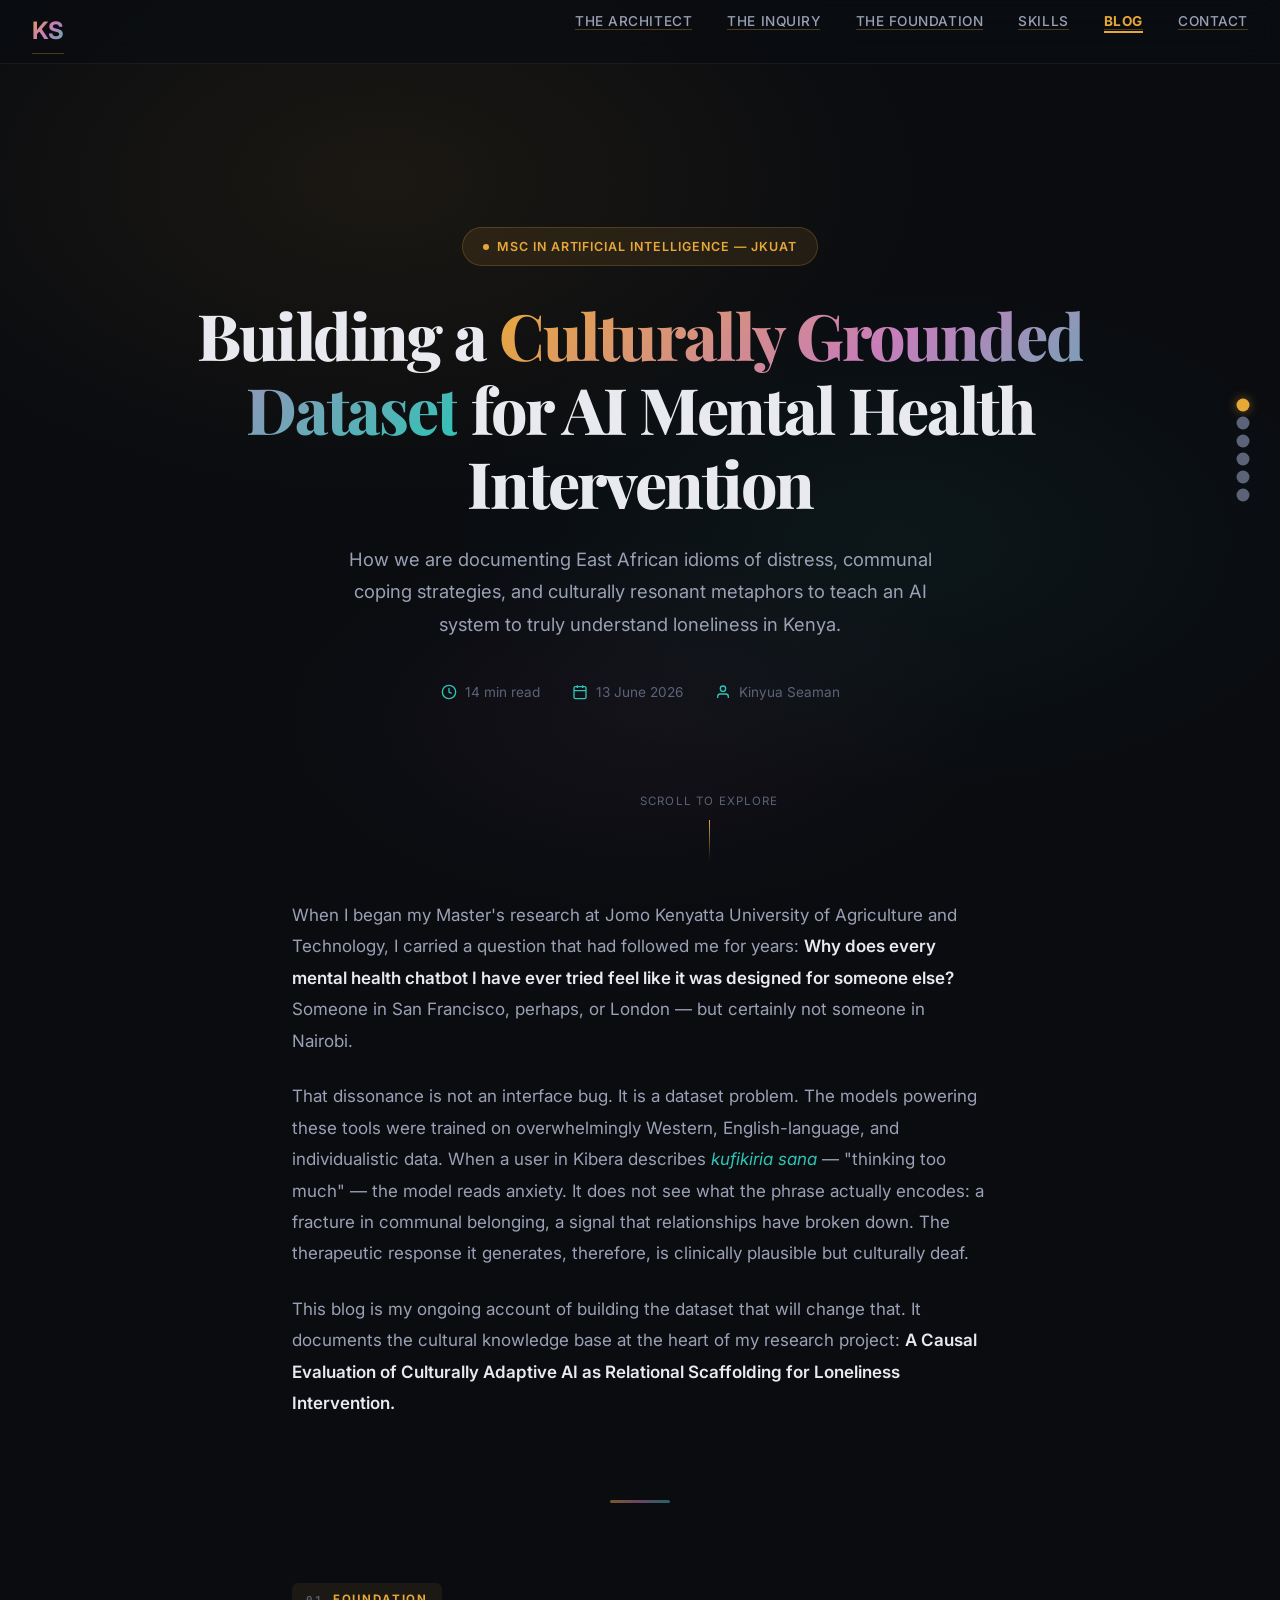
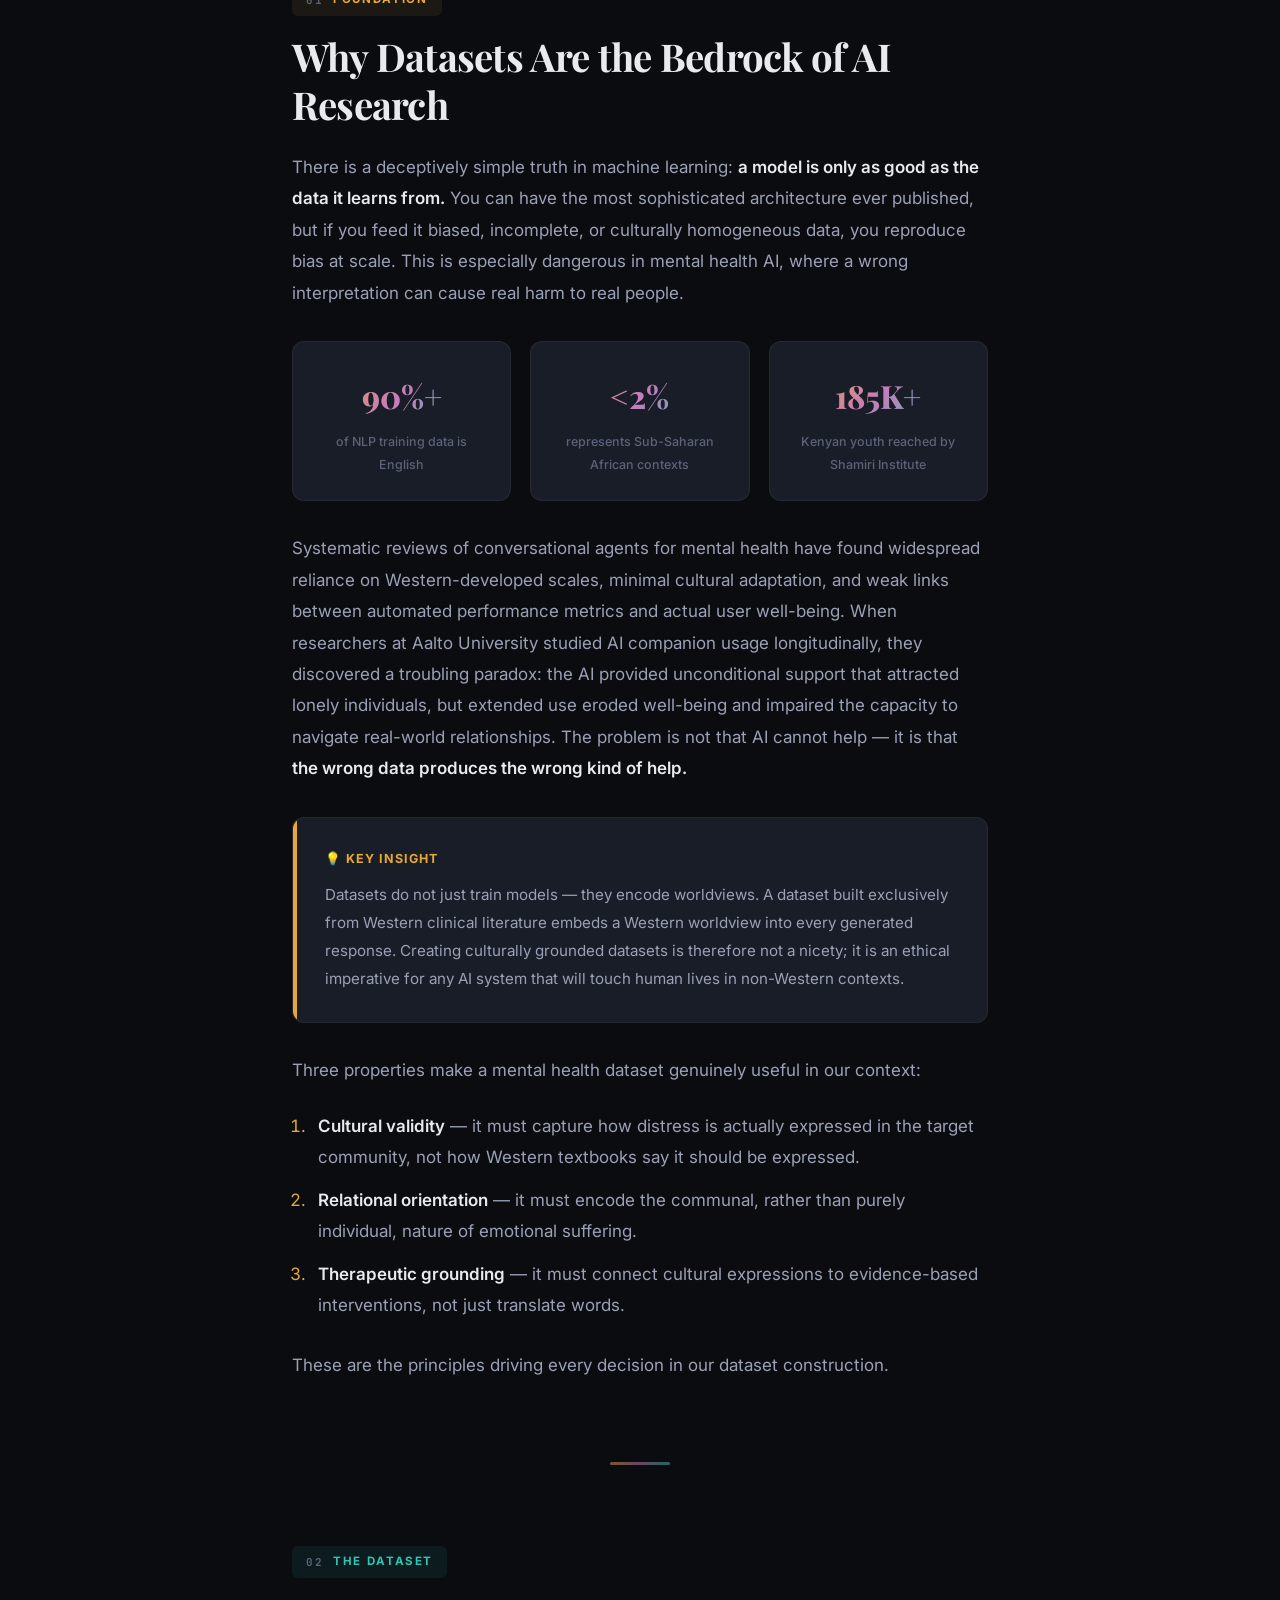
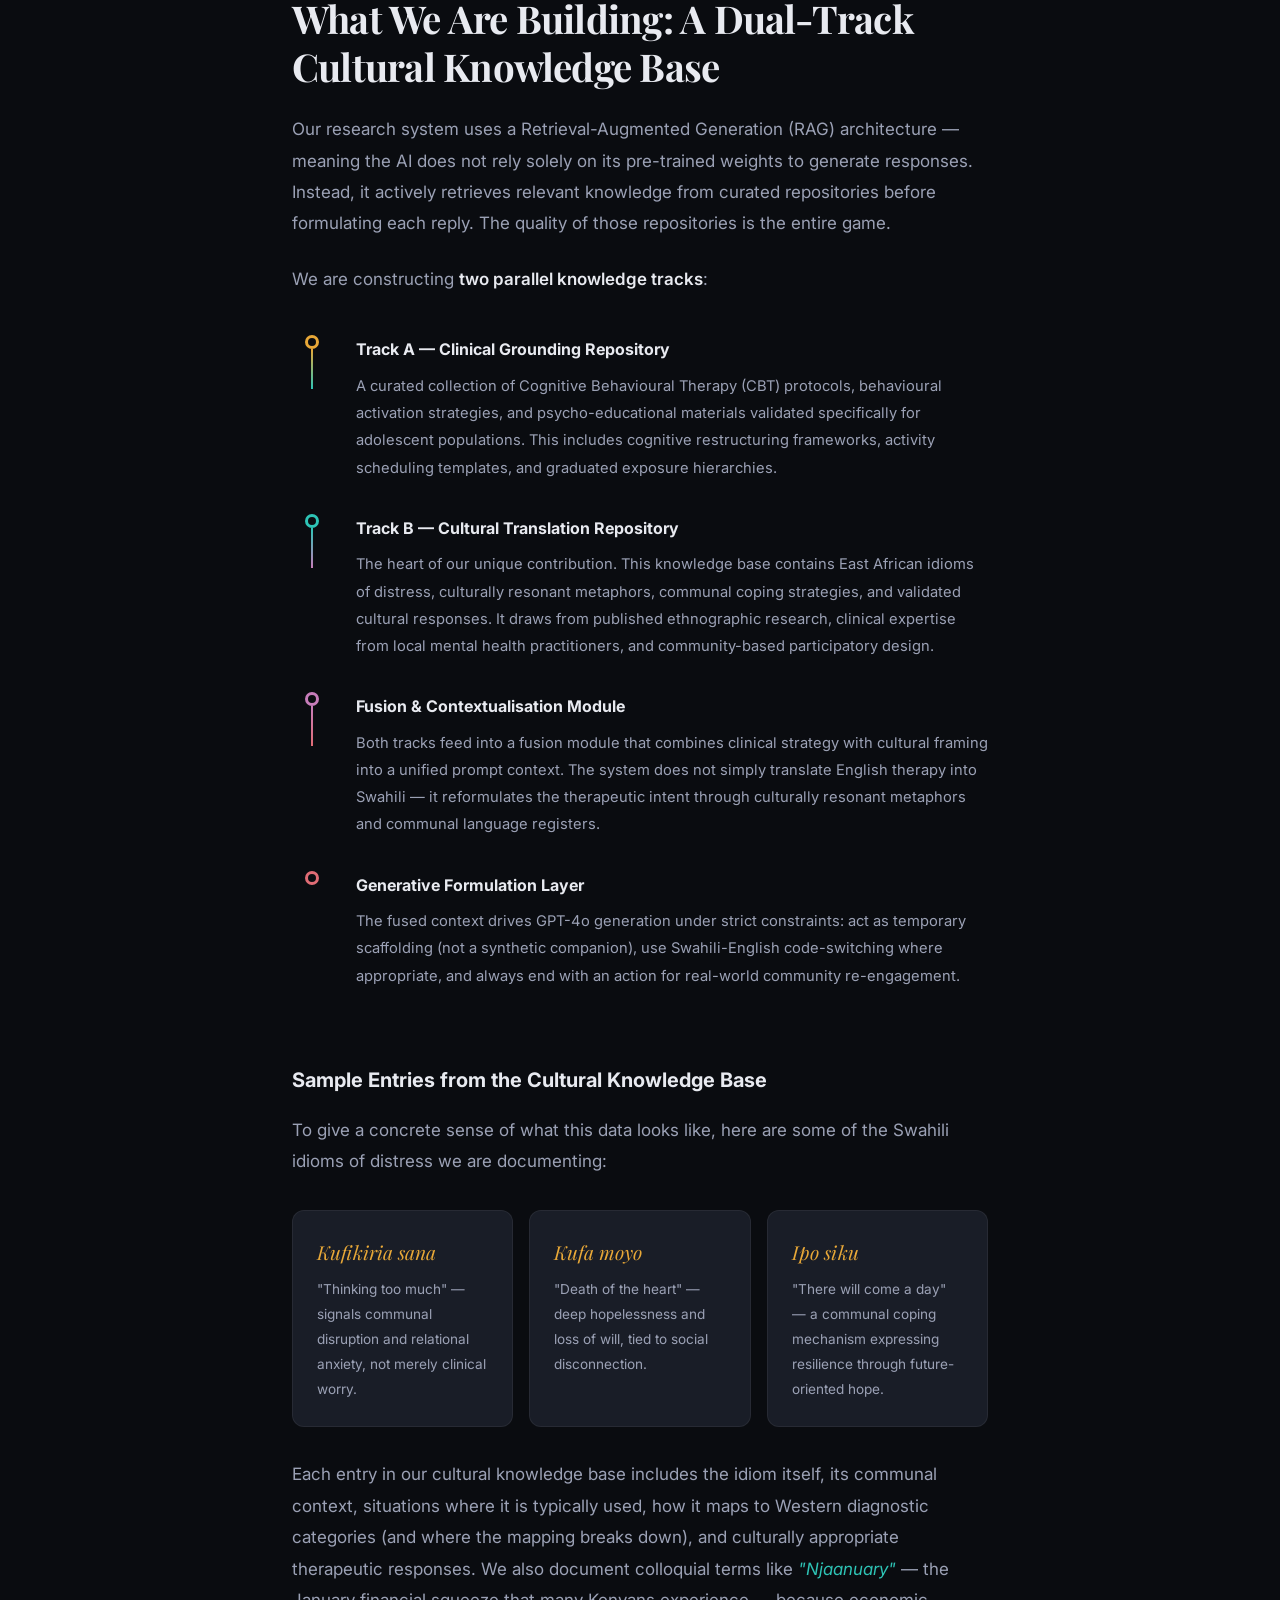
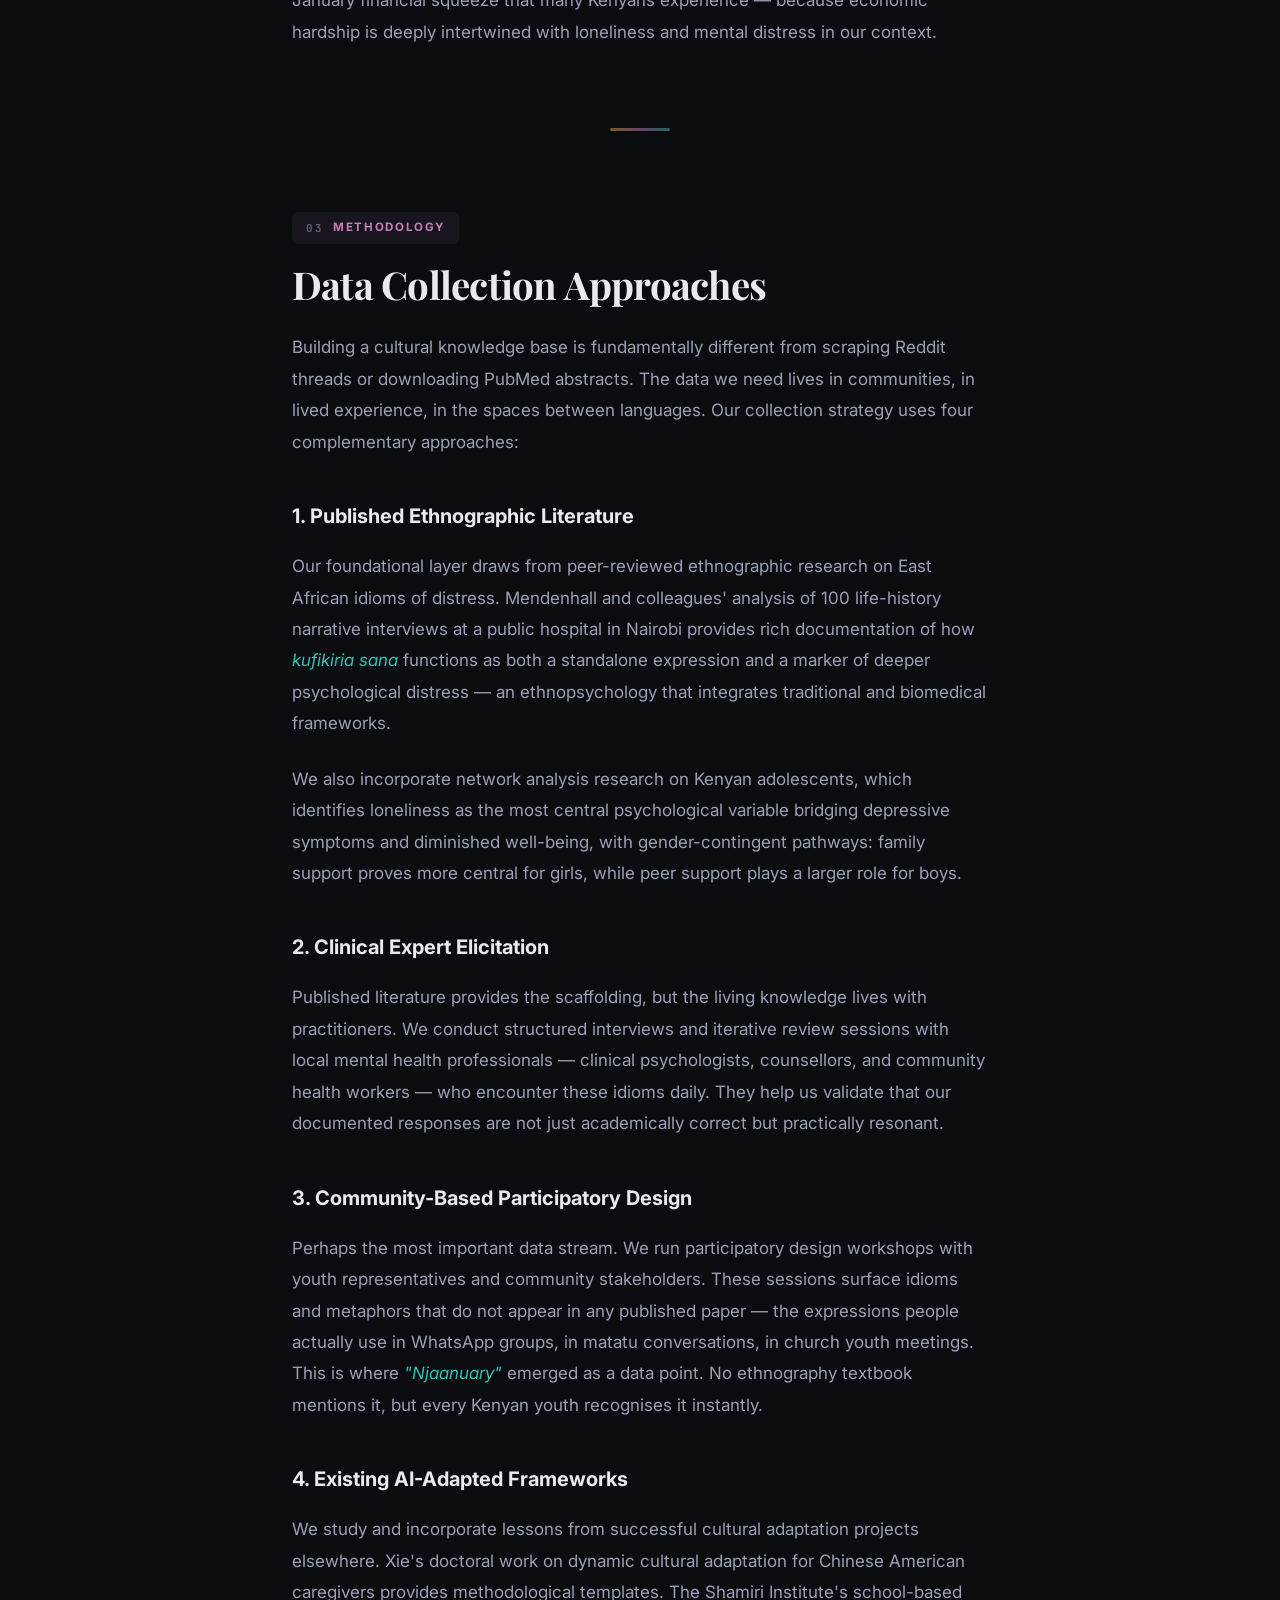
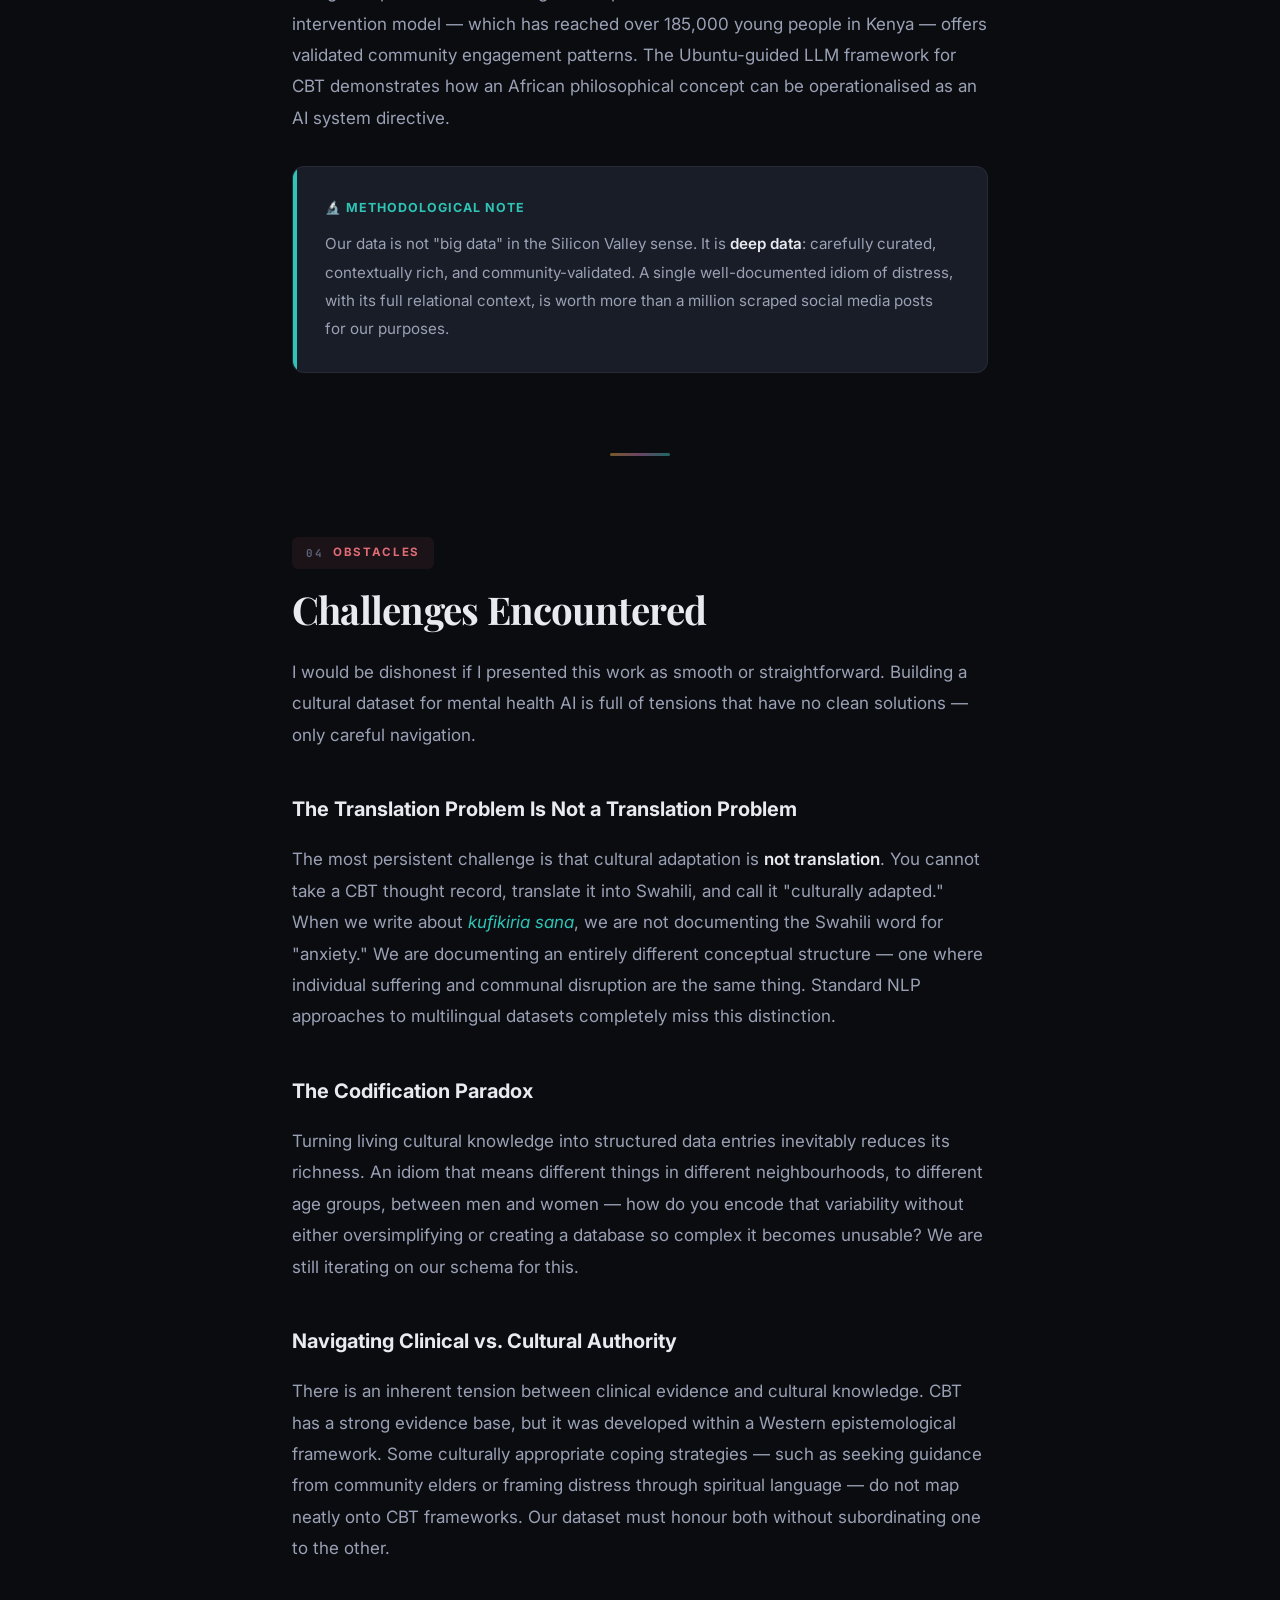
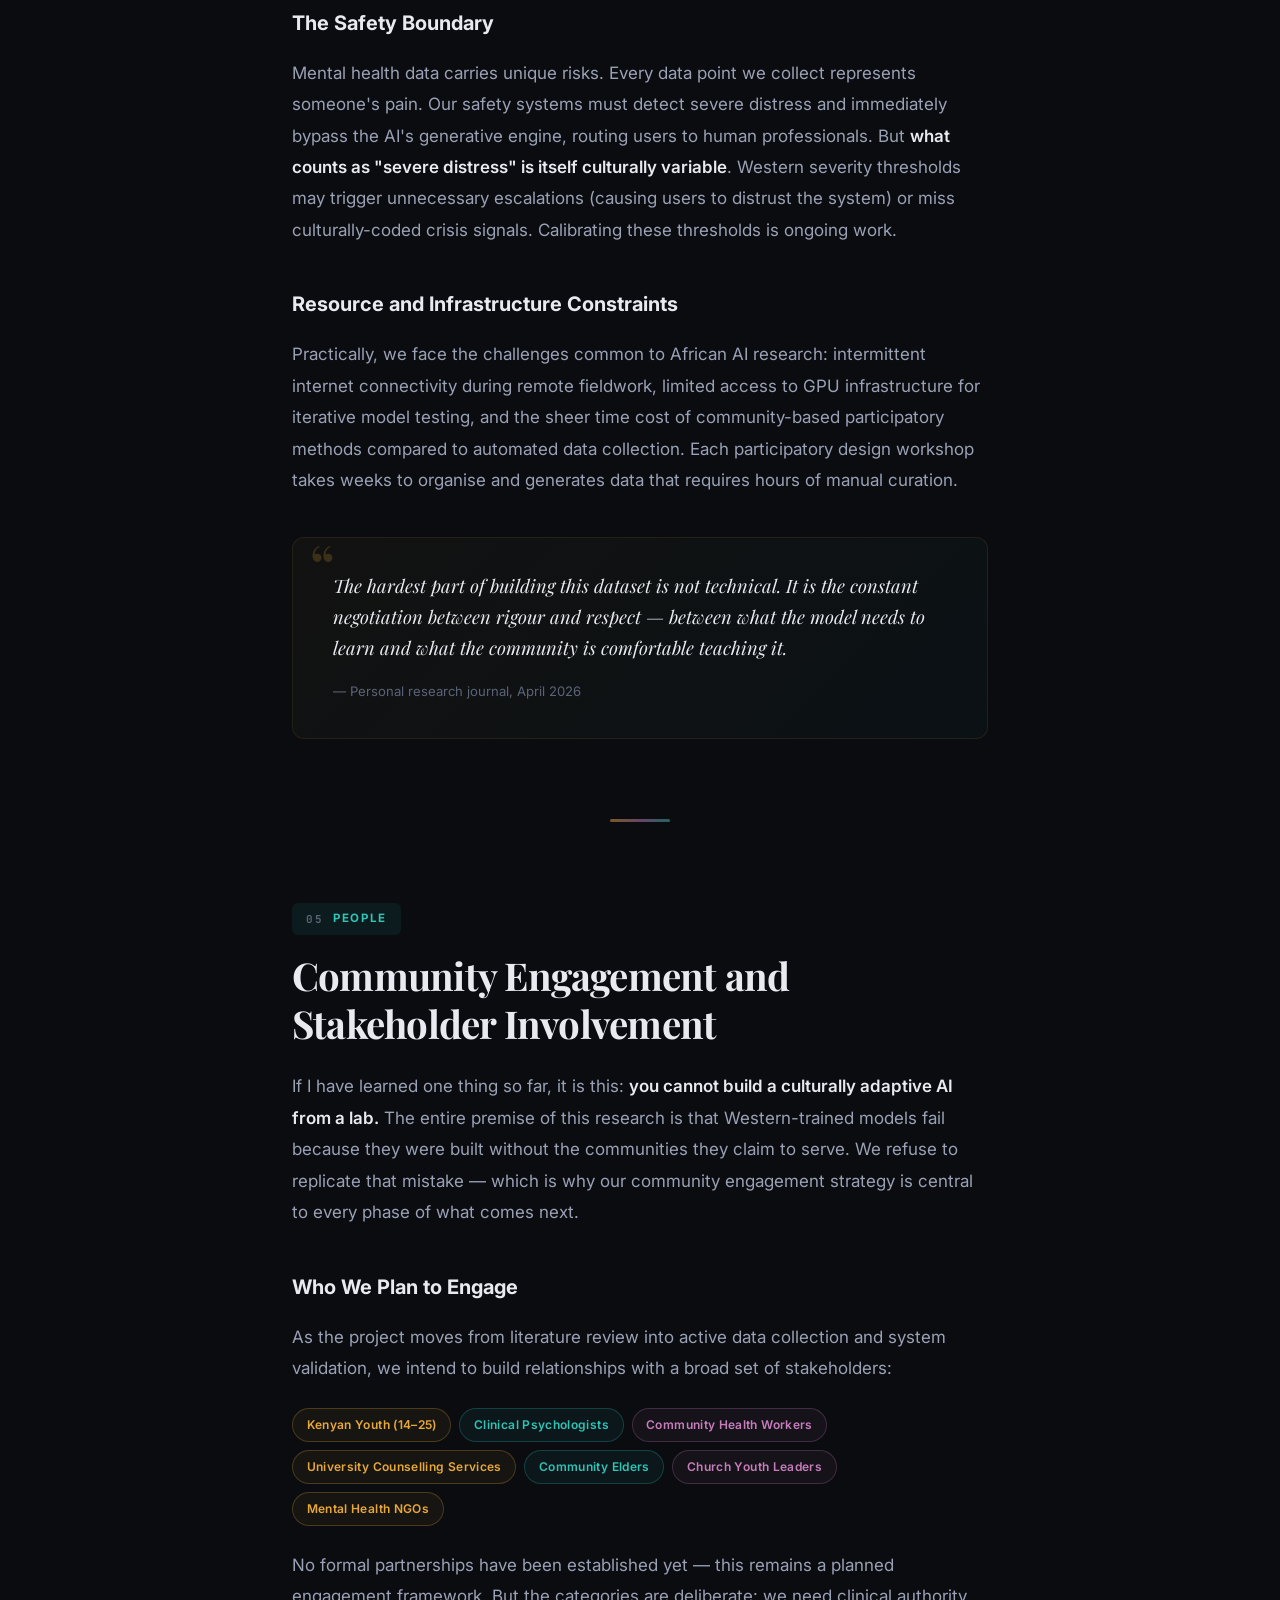
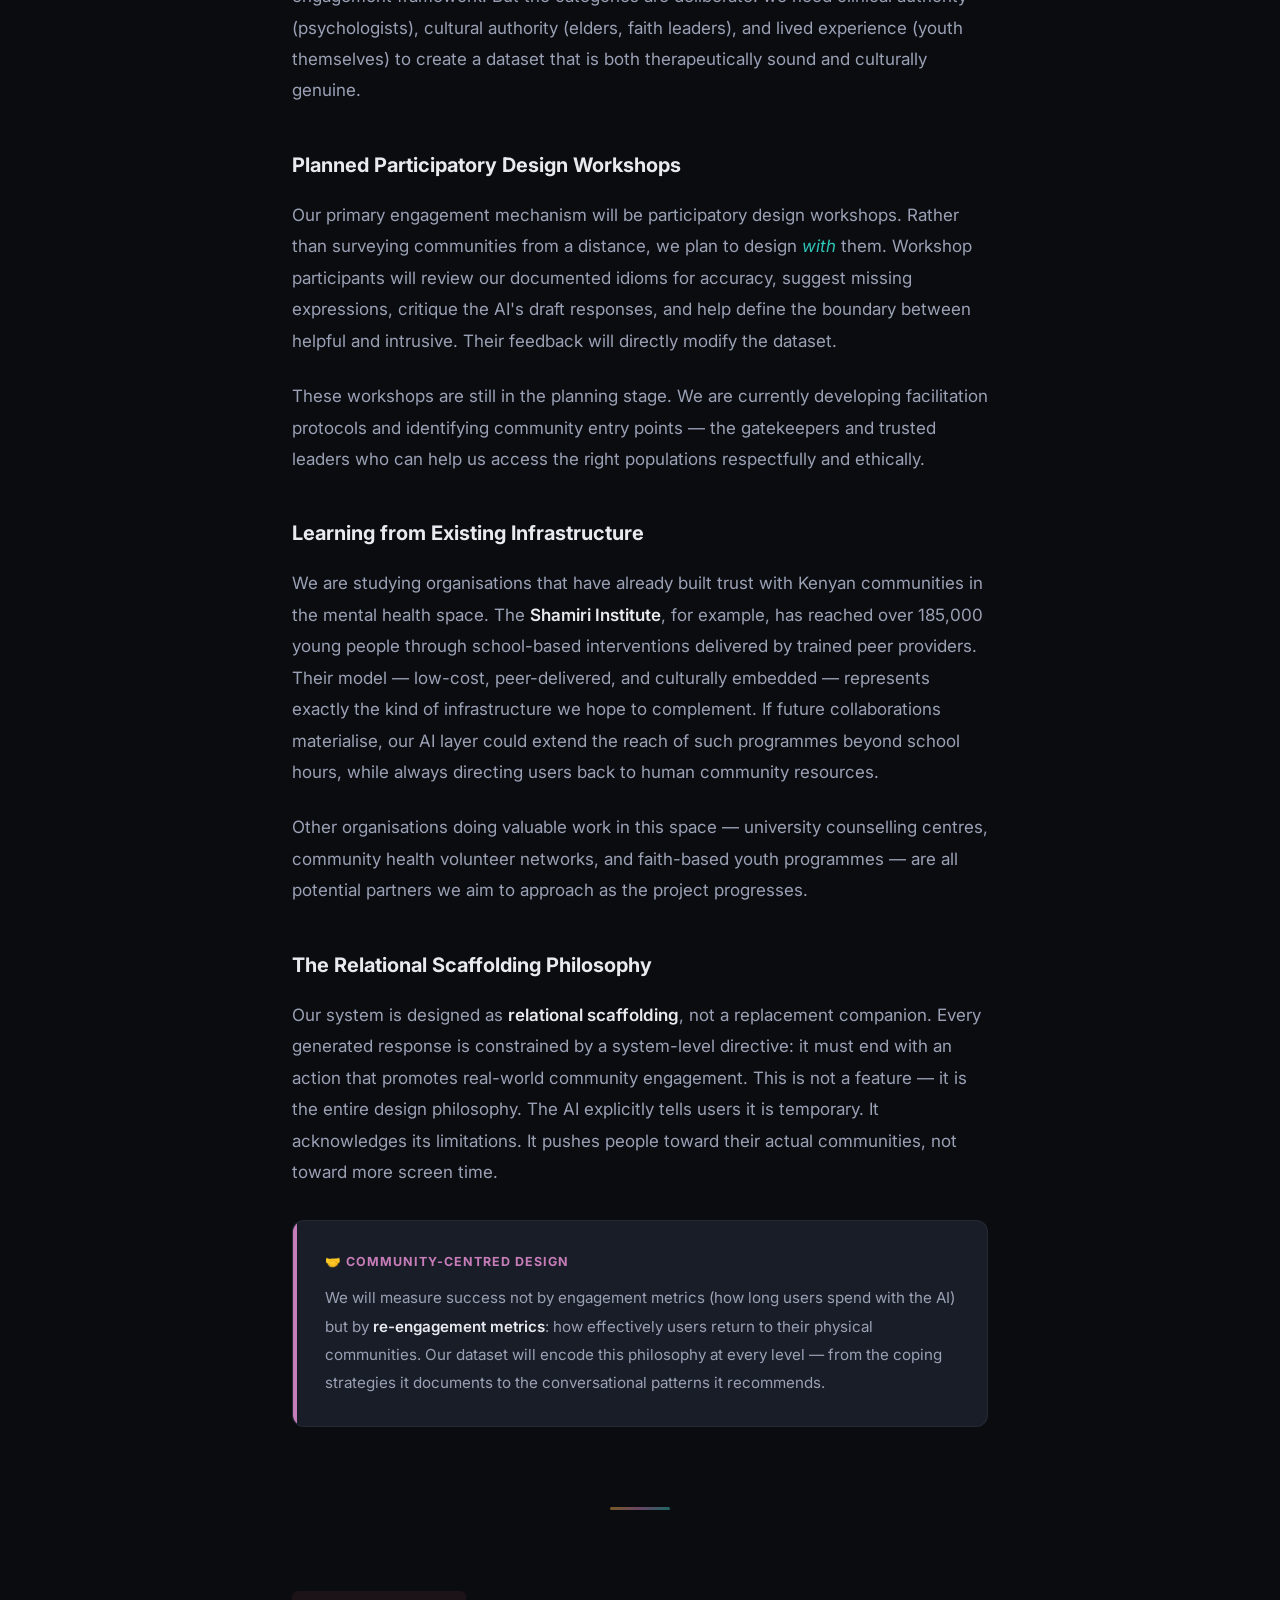
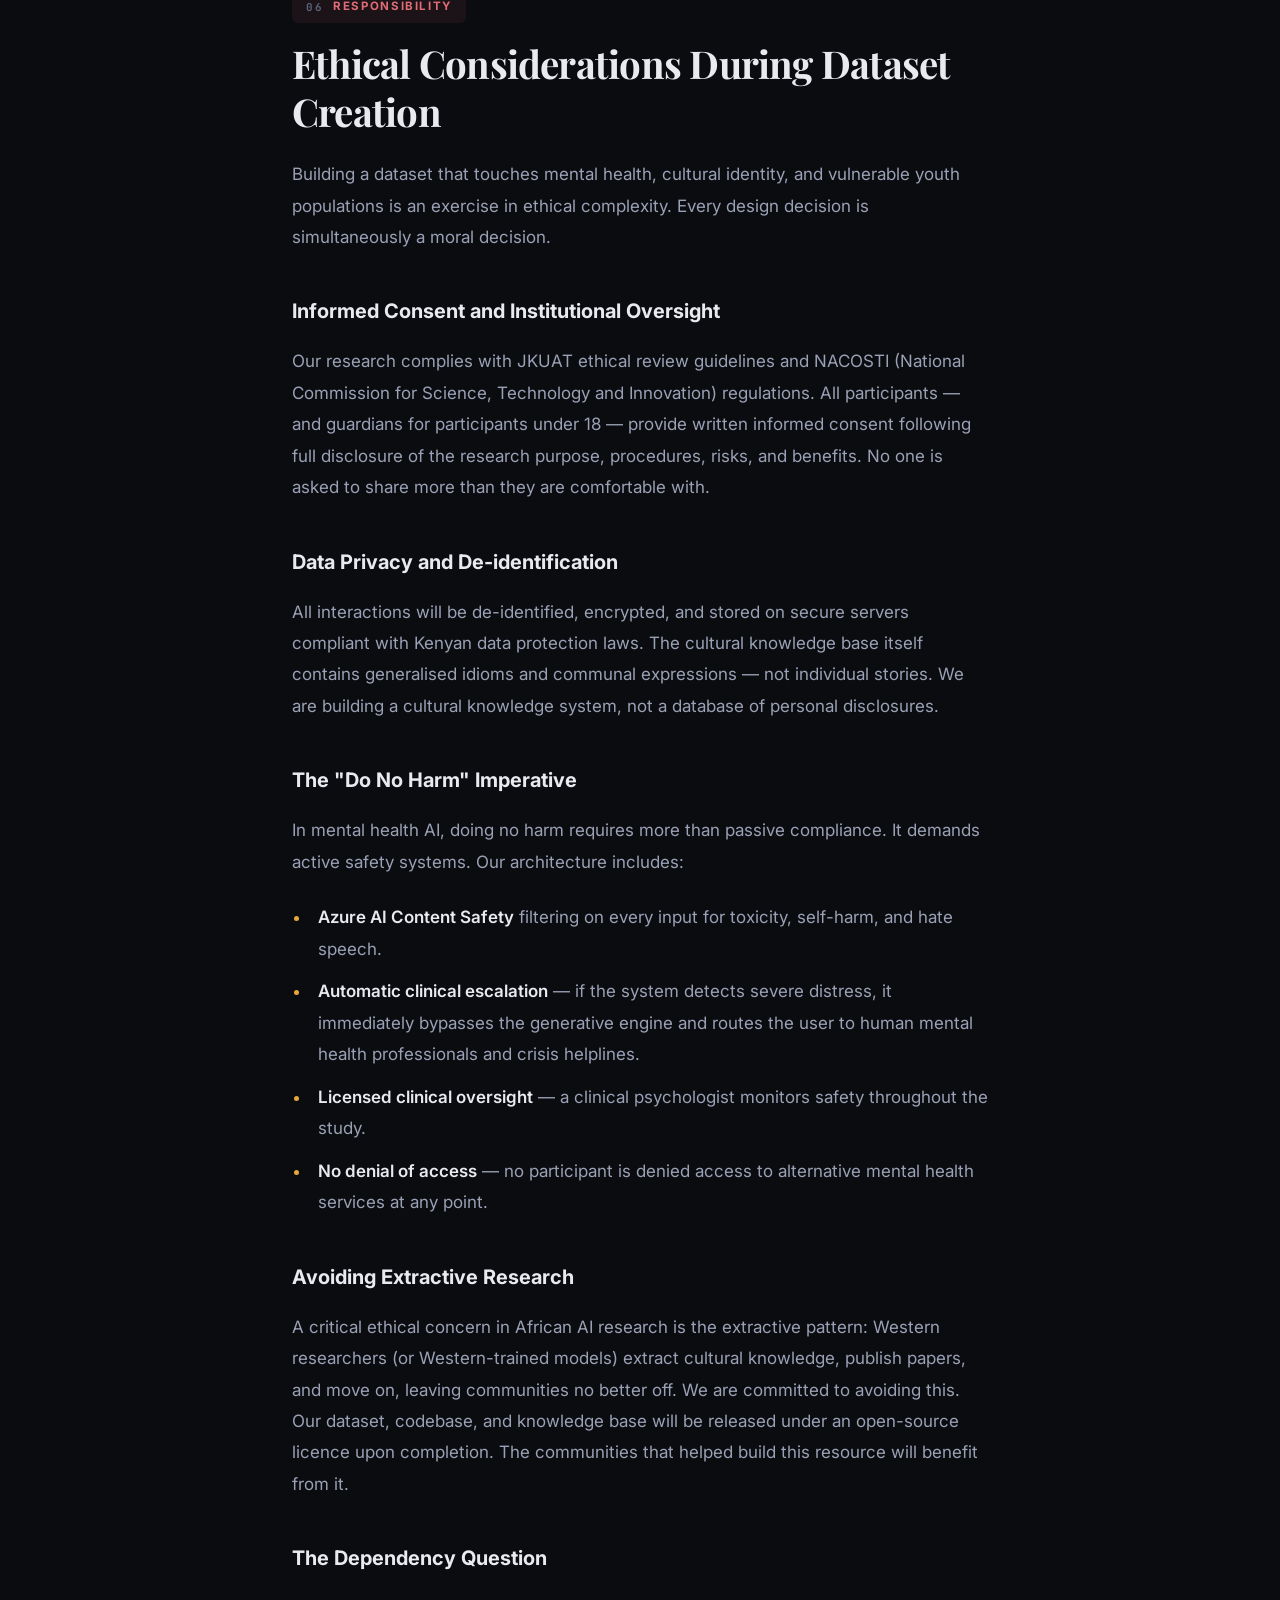
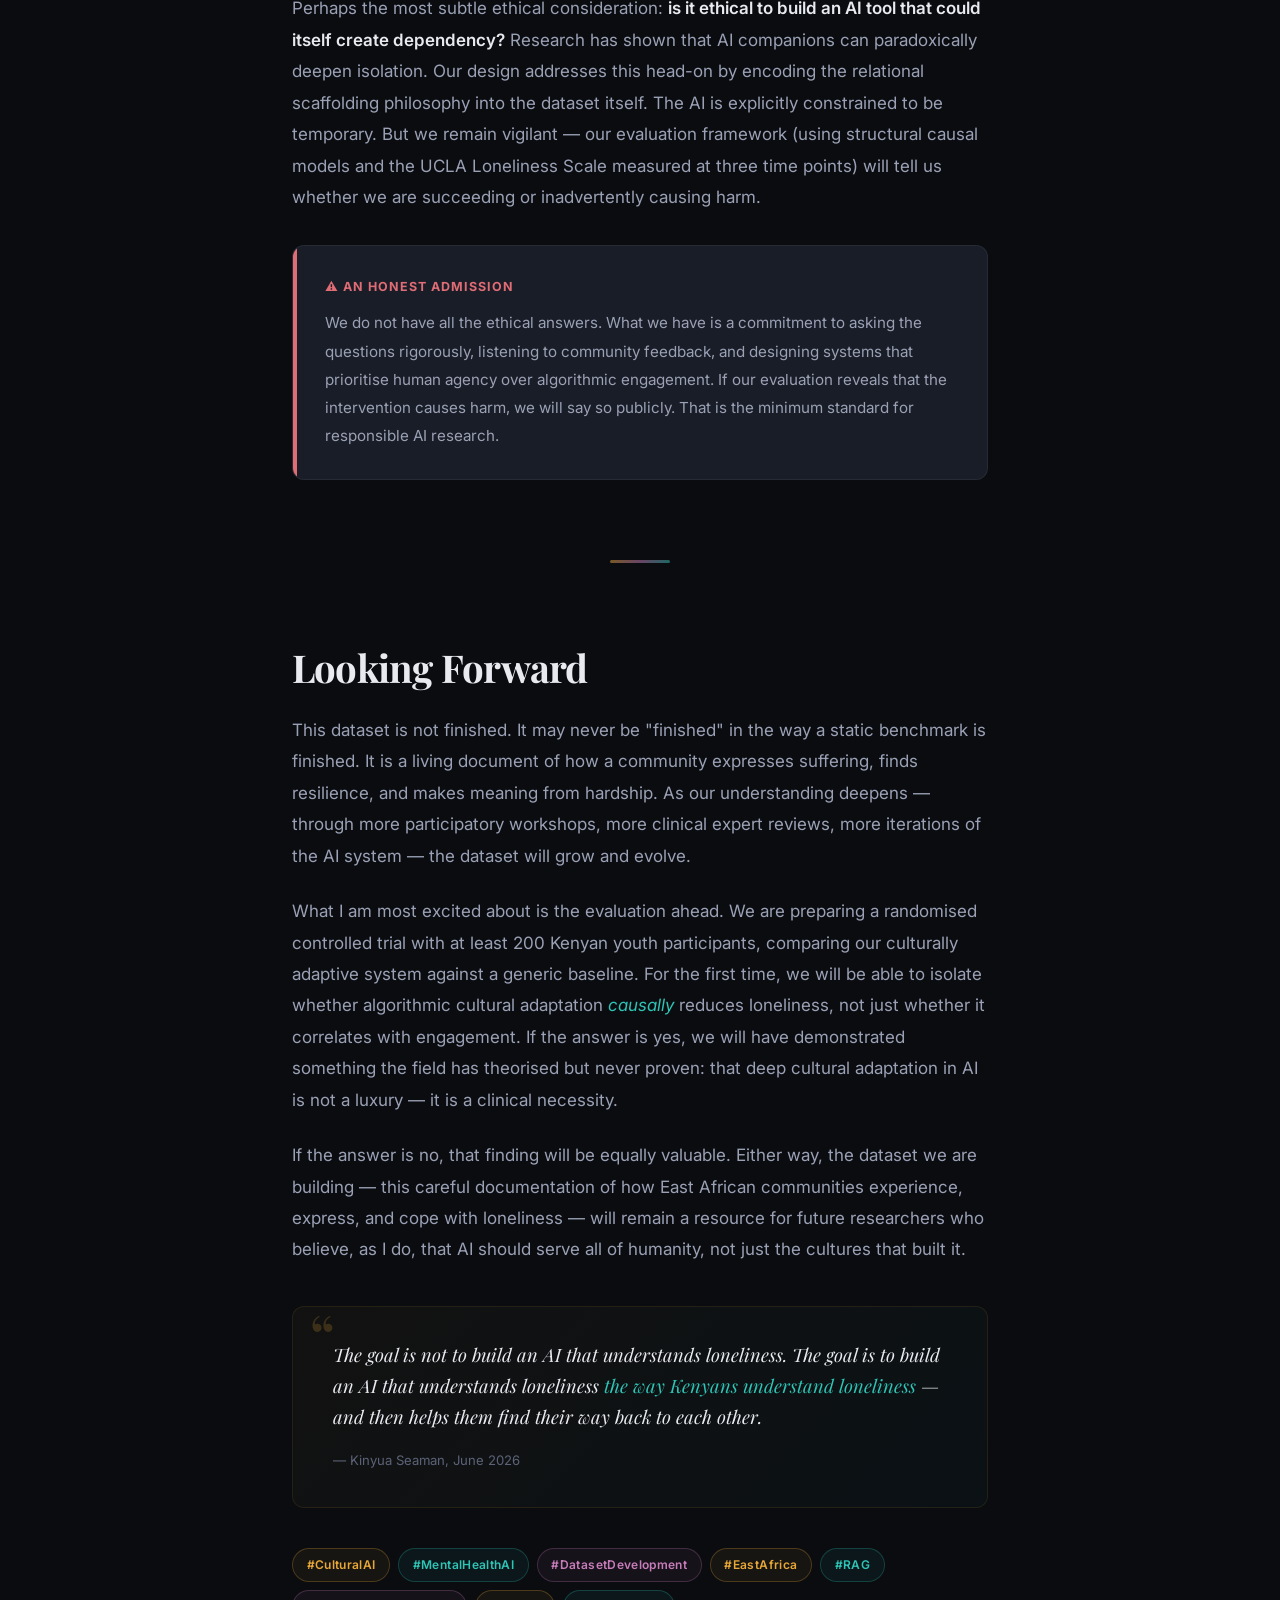
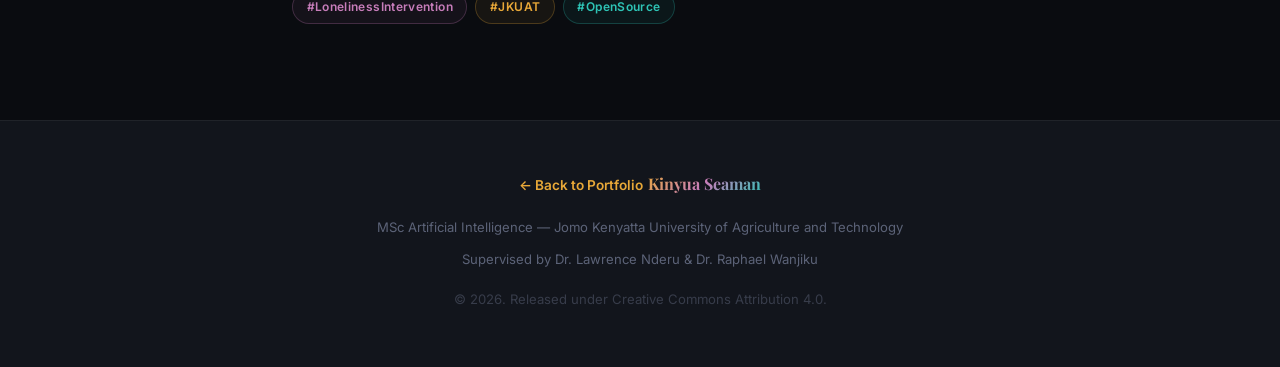
==== blog/index.html @ 079d7892 "feat: add research blog page on culturally grounded AI dataset - Add blog/index.html with full artic" ====
<!DOCTYPE html>
<html lang="en">
<head>
  <meta charset="UTF-8">
  <meta name="viewport" content="width=device-width, initial-scale=1.0">
  <meta name="description" content="Building a Culturally Grounded Dataset for AI Mental Health Intervention in East Africa — by Kinyua Seaman.">

  <!-- Open Graph -->
  <meta property="og:type" content="article">
  <meta property="og:url" content="https://keseaman.github.io/blog/">
  <meta property="og:title" content="Building a Culturally Grounded Dataset for AI Mental Health Intervention">
  <meta property="og:description" content="How we are documenting East African idioms of distress, communal coping strategies, and culturally resonant metaphors to teach an AI system to truly understand loneliness in Kenya.">
  <meta property="og:image" content="https://keseaman.github.io/og-image.png">

  <title>Building a Culturally Grounded Dataset | Kinyua Seaman</title>
  <link rel="icon" href="data:image/svg+xml,<svg xmlns=%22http://www.w3.org/2000/svg%22 viewBox=%220 0 100 100%22><text y=%22.9em%22 font-size=%2290%22>📝</text></svg>">
  <link rel="preconnect" href="https://fonts.googleapis.com">
  <link rel="preconnect" href="https://fonts.gstatic.com" crossorigin>
  <link href="https://fonts.googleapis.com/css2?family=Inter:wght@300;400;500;600;700;800;900&family=Playfair+Display:ital,wght@0,600;0,700;0,800;1,600&family=JetBrains+Mono:wght@400;500&display=swap" rel="stylesheet">

  <style>
    /* ─────────────────── DESIGN TOKENS ─────────────────── */
    :root {
      --clr-bg-deep: #0a0c10;
      --clr-bg-surface: #12151c;
      --clr-bg-card: #191d27;
      --clr-bg-elevated: #1f2433;

      --clr-accent-primary: #e8a838;
      --clr-accent-secondary: #2ec4b6;
      --clr-accent-tertiary: #c77dba;
      --clr-accent-danger: #e06c75;

      --clr-text-primary: #e8eaf0;
      --clr-text-secondary: #9ba1b5;
      --clr-text-muted: #5c6378;
      --clr-border: rgba(255,255,255,0.06);

      --grad-hero: linear-gradient(135deg, #e8a838 0%, #c77dba 50%, #2ec4b6 100%);

      --font-body: 'Inter', -apple-system, BlinkMacSystemFont, sans-serif;
      --font-display: 'Playfair Display', Georgia, serif;
      --font-mono: 'JetBrains Mono', monospace;

      --content-width: 760px;
    }

    /* ─────────────────── RESET ─────────────────── */
    *, *::before, *::after { box-sizing: border-box; margin: 0; padding: 0; }
    html { scroll-behavior: smooth; scroll-padding-top: 80px; }
    body {
      font-family: var(--font-body);
      background: var(--clr-bg-deep);
      color: var(--clr-text-primary);
      line-height: 1.85;
      font-size: 17px;
      font-weight: 400;
      -webkit-font-smoothing: antialiased;
      overflow-x: hidden;
    }

    /* ─────────────────── READING PROGRESS BAR ─────────────────── */
    #progress-bar {
      position: fixed;
      top: 0; left: 0;
      width: 0%;
      height: 3px;
      background: var(--grad-hero);
      z-index: 9999;
      transition: width 0.1s linear;
      box-shadow: 0 0 12px rgba(232,168,56,0.5);
    }

    /* ─────────────────── NAVIGATION ─────────────────── */
    nav {
      position: fixed;
      top: 0; left: 0; right: 0;
      z-index: 1000;
      padding: 0 2rem;
      height: 64px;
      display: flex;
      align-items: center;
      justify-content: space-between;
      background: rgba(10,12,16,0.75);
      backdrop-filter: blur(20px) saturate(1.6);
      -webkit-backdrop-filter: blur(20px) saturate(1.6);
      border-bottom: 1px solid var(--clr-border);
      transition: box-shadow 0.35s ease;
    }
    nav.scrolled { box-shadow: 0 4px 30px rgba(0,0,0,0.4); }
    .nav-brand {
      font-size: 1.5rem;
      font-weight: 700;
      background: var(--grad-hero);
      -webkit-background-clip: text;
      -webkit-text-fill-color: transparent;
      background-clip: text;
      text-decoration: none;
    }
    .nav-links {
      list-style: none;
      display: flex;
      gap: 1.8rem;
    }
    .nav-links a {
      color: var(--clr-text-secondary);
      text-decoration: none;
      font-size: 0.85rem;
      font-weight: 500;
      letter-spacing: 0.04em;
      text-transform: uppercase;
      transition: color 0.25s ease;
      position: relative;
    }
    .nav-links a::after {
      content: '';
      position: absolute;
      bottom: -4px; left: 0;
      width: 0; height: 2px;
      background: var(--clr-accent-primary);
      transition: width 0.3s ease;
    }
    .nav-links a:hover { color: var(--clr-accent-primary); }
    .nav-links a:hover::after { width: 100%; }
    .nav-links .active-link { color: var(--clr-accent-primary); font-weight: 700; }
    .nav-links .active-link::after { width: 100%; }
    @media (max-width: 768px) { .nav-links { display: none; } }

    /* ─────────────────── HERO ─────────────────── */
    .hero {
      position: relative;
      min-height: 100vh;
      display: flex;
      align-items: center;
      justify-content: center;
      text-align: center;
      padding: 6rem 2rem 4rem;
      overflow: hidden;
    }
    .hero::before {
      content: '';
      position: absolute;
      inset: 0;
      background:
        radial-gradient(ellipse 60% 50% at 30% 20%, rgba(232,168,56,0.08) 0%, transparent 70%),
        radial-gradient(ellipse 50% 40% at 70% 60%, rgba(46,196,182,0.06) 0%, transparent 70%),
        radial-gradient(ellipse 40% 30% at 50% 80%, rgba(199,125,186,0.05) 0%, transparent 70%);
      pointer-events: none;
    }
    .hero-content { position: relative; max-width: 900px; }
    .hero-tag {
      display: inline-flex;
      align-items: center;
      gap: 0.5rem;
      padding: 0.45rem 1.2rem;
      border-radius: 100px;
      background: rgba(232,168,56,0.1);
      border: 1px solid rgba(232,168,56,0.2);
      color: var(--clr-accent-primary);
      font-size: 0.78rem;
      font-weight: 600;
      letter-spacing: 0.08em;
      text-transform: uppercase;
      margin-bottom: 2rem;
      animation: fadeSlideUp 0.8s ease both;
    }
    .hero-tag .dot {
      width: 6px; height: 6px;
      border-radius: 50%;
      background: var(--clr-accent-primary);
      animation: pulse 2s ease infinite;
    }
    .hero h1 {
      font-family: var(--font-display);
      font-size: clamp(2.4rem, 5vw, 4rem);
      font-weight: 800;
      line-height: 1.15;
      letter-spacing: -0.03em;
      margin-bottom: 1.5rem;
      animation: fadeSlideUp 0.8s 0.15s ease both;
    }
    .hero h1 .gradient-text {
      background: var(--grad-hero);
      -webkit-background-clip: text;
      -webkit-text-fill-color: transparent;
      background-clip: text;
    }
    .hero-subtitle {
      font-size: 1.15rem;
      color: var(--clr-text-secondary);
      max-width: 620px;
      margin: 0 auto 2.5rem;
      line-height: 1.75;
      animation: fadeSlideUp 0.8s 0.3s ease both;
    }
    .hero-meta {
      display: flex;
      align-items: center;
      justify-content: center;
      gap: 2rem;
      flex-wrap: wrap;
      animation: fadeSlideUp 0.8s 0.45s ease both;
    }
    .hero-meta-item {
      display: flex;
      align-items: center;
      gap: 0.5rem;
      font-size: 0.85rem;
      color: var(--clr-text-muted);
    }
    .hero-meta-item svg {
      width: 16px; height: 16px;
      stroke: var(--clr-accent-secondary);
    }
    .hero-scroll-indicator {
      position: absolute;
      bottom: 2.5rem;
      left: 50%;
      transform: translateX(-50%);
      display: flex;
      flex-direction: column;
      align-items: center;
      gap: 0.5rem;
      color: var(--clr-text-muted);
      font-size: 0.72rem;
      letter-spacing: 0.1em;
      text-transform: uppercase;
      animation: fadeSlideUp 1s 0.8s ease both;
    }
    .scroll-line {
      width: 1px; height: 40px;
      background: linear-gradient(to bottom, var(--clr-accent-primary), transparent);
      animation: scrollPulse 2s ease infinite;
    }

    /* ─────────────────── MAIN ARTICLE ─────────────────── */
    .article-container {
      max-width: var(--content-width);
      margin: 0 auto;
      padding: 0 2rem;
    }
    .blog-section {
      margin-bottom: 5rem;
      opacity: 0;
      transform: translateY(30px);
      transition: opacity 0.7s ease, transform 0.7s ease;
    }
    .blog-section.visible { opacity: 1; transform: translateY(0); }

    .section-label {
      display: inline-flex;
      align-items: center;
      gap: 0.6rem;
      font-size: 0.72rem;
      font-weight: 700;
      letter-spacing: 0.14em;
      text-transform: uppercase;
      margin-bottom: 1rem;
      padding: 0.35rem 0.9rem;
      border-radius: 6px;
    }
    .section-label.gold { color: var(--clr-accent-primary); background: rgba(232,168,56,0.08); }
    .section-label.teal { color: var(--clr-accent-secondary); background: rgba(46,196,182,0.08); }
    .section-label.violet { color: var(--clr-accent-tertiary); background: rgba(199,125,186,0.08); }
    .section-label.red { color: var(--clr-accent-danger); background: rgba(224,108,117,0.08); }
    .section-number { font-family: var(--font-mono); font-size: 0.68rem; color: var(--clr-text-muted); }

    h2 {
      font-family: var(--font-display);
      font-size: clamp(1.7rem, 3.5vw, 2.4rem);
      font-weight: 700;
      line-height: 1.25;
      letter-spacing: -0.02em;
      margin-bottom: 1.5rem;
    }
    h3 { font-size: 1.25rem; font-weight: 700; margin: 2.5rem 0 1rem; color: var(--clr-text-primary); }
    p { margin-bottom: 1.5rem; color: var(--clr-text-secondary); }
    strong { color: var(--clr-text-primary); font-weight: 600; }
    em { font-style: italic; color: var(--clr-accent-secondary); }
    a { color: var(--clr-accent-primary); text-decoration: none; border-bottom: 1px solid rgba(232,168,56,0.3); transition: border-color 0.25s ease; }
    a:hover { border-color: var(--clr-accent-primary); }

    /* ─────────────────── CALLOUT ─────────────────── */
    .callout {
      position: relative;
      padding: 1.8rem 2rem;
      margin: 2rem 0;
      border-radius: 12px;
      background: var(--clr-bg-card);
      border: 1px solid var(--clr-border);
      overflow: hidden;
    }
    .callout::before { content: ''; position: absolute; top: 0; left: 0; width: 4px; height: 100%; }
    .callout.gold::before { background: var(--clr-accent-primary); }
    .callout.teal::before { background: var(--clr-accent-secondary); }
    .callout.violet::before { background: var(--clr-accent-tertiary); }
    .callout.red::before { background: var(--clr-accent-danger); }
    .callout-title { font-size: 0.78rem; font-weight: 700; letter-spacing: 0.08em; text-transform: uppercase; margin-bottom: 0.7rem; }
    .callout.gold .callout-title { color: var(--clr-accent-primary); }
    .callout.teal .callout-title { color: var(--clr-accent-secondary); }
    .callout.violet .callout-title { color: var(--clr-accent-tertiary); }
    .callout.red .callout-title { color: var(--clr-accent-danger); }
    .callout p { margin-bottom: 0; font-size: 0.95rem; }

    /* ─────────────────── BLOCKQUOTE ─────────────────── */
    blockquote {
      position: relative;
      margin: 2.5rem 0;
      padding: 2rem 2.5rem;
      background: linear-gradient(135deg, rgba(232,168,56,0.04), rgba(46,196,182,0.03));
      border-radius: 12px;
      border: 1px solid rgba(232,168,56,0.1);
    }
    blockquote::before {
      content: '\201C';
      position: absolute;
      top: -0.2rem; left: 1rem;
      font-size: 4rem;
      font-family: var(--font-display);
      color: rgba(232,168,56,0.2);
      line-height: 1;
    }
    blockquote p {
      font-family: var(--font-display);
      font-style: italic;
      font-size: 1.15rem;
      color: var(--clr-text-primary);
      line-height: 1.7;
      margin-bottom: 0.7rem;
    }
    blockquote cite { font-family: var(--font-body); font-style: normal; font-size: 0.82rem; color: var(--clr-text-muted); }

    /* ─────────────────── LISTS ─────────────────── */
    ul, ol { margin: 1.2rem 0 1.8rem 1.2rem; color: var(--clr-text-secondary); }
    li { margin-bottom: 0.7rem; padding-left: 0.4rem; }
    li::marker { color: var(--clr-accent-primary); }

    /* ─────────────────── STAT CARDS ─────────────────── */
    .stats-grid { display: grid; grid-template-columns: repeat(auto-fit, minmax(200px, 1fr)); gap: 1.2rem; margin: 2rem 0; }
    .stat-card {
      background: var(--clr-bg-card);
      border: 1px solid var(--clr-border);
      border-radius: 12px;
      padding: 1.5rem;
      text-align: center;
      transition: transform 0.3s ease, border-color 0.3s ease;
    }
    .stat-card:hover { transform: translateY(-3px); border-color: rgba(232,168,56,0.2); }
    .stat-value {
      font-family: var(--font-display);
      font-size: 2rem;
      font-weight: 800;
      background: var(--grad-hero);
      -webkit-background-clip: text;
      -webkit-text-fill-color: transparent;
      background-clip: text;
      margin-bottom: 0.3rem;
    }
    .stat-label { font-size: 0.78rem; color: var(--clr-text-muted); font-weight: 500; }

    /* ─────────────────── PIPELINE ─────────────────── */
    .pipeline { display: flex; flex-direction: column; gap: 0; margin: 2.5rem 0; }
    .pipeline-step { display: flex; align-items: flex-start; gap: 1.5rem; position: relative; }
    .pipeline-connector { display: flex; flex-direction: column; align-items: center; flex-shrink: 0; width: 40px; }
    .pipeline-dot { width: 14px; height: 14px; border-radius: 50%; border: 3px solid; background: var(--clr-bg-deep); flex-shrink: 0; z-index: 1; }
    .pipeline-line { width: 2px; flex: 1; min-height: 40px; }
    .pipeline-step:nth-child(1) .pipeline-dot { border-color: var(--clr-accent-primary); }
    .pipeline-step:nth-child(1) .pipeline-line { background: linear-gradient(to bottom, var(--clr-accent-primary), var(--clr-accent-secondary)); }
    .pipeline-step:nth-child(2) .pipeline-dot { border-color: var(--clr-accent-secondary); }
    .pipeline-step:nth-child(2) .pipeline-line { background: linear-gradient(to bottom, var(--clr-accent-secondary), var(--clr-accent-tertiary)); }
    .pipeline-step:nth-child(3) .pipeline-dot { border-color: var(--clr-accent-tertiary); }
    .pipeline-step:nth-child(3) .pipeline-line { background: linear-gradient(to bottom, var(--clr-accent-tertiary), var(--clr-accent-danger)); }
    .pipeline-step:nth-child(4) .pipeline-dot { border-color: var(--clr-accent-danger); }
    .pipeline-body { padding-bottom: 2rem; }
    .pipeline-body h4 { font-size: 1rem; font-weight: 700; margin-bottom: 0.5rem; color: var(--clr-text-primary); }
    .pipeline-body p { font-size: 0.92rem; margin-bottom: 0; }

    /* ─────────────────── IDIOM CARDS ─────────────────── */
    .idiom-grid { display: grid; grid-template-columns: repeat(auto-fit, minmax(220px, 1fr)); gap: 1rem; margin: 2rem 0; }
    .idiom-card {
      background: var(--clr-bg-card);
      border: 1px solid var(--clr-border);
      border-radius: 12px;
      padding: 1.5rem;
      transition: transform 0.3s ease, box-shadow 0.3s ease;
    }
    .idiom-card:hover { transform: translateY(-4px); box-shadow: 0 8px 30px rgba(0,0,0,0.3); }
    .idiom-word { font-family: var(--font-display); font-style: italic; font-size: 1.2rem; color: var(--clr-accent-primary); margin-bottom: 0.4rem; }
    .idiom-meaning { font-size: 0.85rem; color: var(--clr-text-secondary); margin-bottom: 0; }

    /* ─────────────────── TAG PILLS ─────────────────── */
    .tag-list { display: flex; flex-wrap: wrap; gap: 0.5rem; margin: 1.5rem 0; list-style: none; padding: 0; }
    .tag-list li {
      padding: 0.3rem 0.85rem;
      border-radius: 100px;
      font-size: 0.75rem;
      font-weight: 600;
      letter-spacing: 0.03em;
      border: 1px solid;
      margin-bottom: 0;
    }
    .tag-list li.gold { color: var(--clr-accent-primary); border-color: rgba(232,168,56,0.25); background: rgba(232,168,56,0.06); }
    .tag-list li.teal { color: var(--clr-accent-secondary); border-color: rgba(46,196,182,0.25); background: rgba(46,196,182,0.06); }
    .tag-list li.violet { color: var(--clr-accent-tertiary); border-color: rgba(199,125,186,0.25); background: rgba(199,125,186,0.06); }

    /* ─────────────────── FLOATING TOC ─────────────────── */
    .toc-sidebar {
      position: fixed;
      top: 50%; right: 2rem;
      transform: translateY(-50%);
      z-index: 100;
      display: flex;
      flex-direction: column;
      gap: 0.5rem;
    }
    .toc-dot {
      width: 10px; height: 10px;
      border-radius: 50%;
      background: var(--clr-text-muted);
      opacity: 0.3;
      transition: all 0.3s ease;
      cursor: pointer;
      position: relative;
    }
    .toc-dot.active {
      opacity: 1;
      background: var(--clr-accent-primary);
      box-shadow: 0 0 8px rgba(232,168,56,0.5);
      transform: scale(1.3);
    }
    .toc-dot:hover { opacity: 0.7; }
    .toc-dot::after {
      content: attr(data-label);
      position: absolute;
      right: 20px; top: 50%;
      transform: translateY(-50%);
      font-size: 0.7rem;
      color: var(--clr-text-secondary);
      white-space: nowrap;
      opacity: 0;
      pointer-events: none;
      transition: opacity 0.25s ease;
      background: var(--clr-bg-elevated);
      padding: 0.3rem 0.7rem;
      border-radius: 6px;
      border: 1px solid var(--clr-border);
    }
    .toc-dot:hover::after { opacity: 1; }
    @media (max-width: 1200px) { .toc-sidebar { display: none; } }

    /* ─────────────────── DIVIDER ─────────────────── */
    .section-divider {
      width: 60px; height: 3px;
      background: var(--grad-hero);
      border-radius: 2px;
      margin: 5rem auto;
      opacity: 0.5;
    }

    /* ─────────────────── FOOTER ─────────────────── */
    footer {
      margin-top: 6rem;
      padding: 3rem 2rem;
      text-align: center;
      border-top: 1px solid var(--clr-border);
      background: var(--clr-bg-surface);
    }
    footer p { font-size: 0.82rem; color: var(--clr-text-muted); margin-bottom: 0.5rem; }
    footer .footer-brand {
      font-family: var(--font-display);
      font-weight: 700;
      font-size: 1rem;
      background: var(--grad-hero);
      -webkit-background-clip: text;
      -webkit-text-fill-color: transparent;
      background-clip: text;
      margin-bottom: 1rem;
      display: inline-block;
    }
    .back-link {
      display: inline-flex;
      align-items: center;
      gap: 0.4rem;
      font-weight: 600;
      font-size: 0.85rem;
      color: var(--clr-accent-primary);
      border-bottom: none;
      margin-bottom: 1rem;
      transition: color 0.25s ease;
    }
    .back-link:hover { color: var(--clr-accent-secondary); }

    /* ─────────────────── ANIMATIONS ─────────────────── */
    @keyframes fadeSlideUp {
      from { opacity: 0; transform: translateY(25px); }
      to { opacity: 1; transform: translateY(0); }
    }
    @keyframes pulse {
      0%, 100% { opacity: 1; transform: scale(1); }
      50% { opacity: 0.5; transform: scale(1.5); }
    }
    @keyframes scrollPulse {
      0%, 100% { opacity: 0.3; transform: scaleY(1); }
      50% { opacity: 1; transform: scaleY(1.15); }
    }

    /* ─────────────────── RESPONSIVE ─────────────────── */
    @media (max-width: 600px) {
      body { font-size: 15px; }
      .hero { min-height: 90vh; padding: 5rem 1.2rem 3rem; }
      .article-container { padding: 0 1.2rem; }
      .callout { padding: 1.3rem 1.2rem; }
      blockquote { padding: 1.5rem; }
      .stats-grid { grid-template-columns: 1fr 1fr; }
      .hero-meta { gap: 1rem; }
    }
  </style>
</head>

<body>

<!-- Reading Progress Bar -->
<div id="progress-bar"></div>

<!-- Navigation — links back to portfolio -->
<nav id="main-nav">
  <a href="../index.html" class="nav-brand">KS</a>
  <ul class="nav-links">
    <li><a href="../index.html#act-iii">The Architect</a></li>
    <li><a href="../index.html#act-ii">The Inquiry</a></li>
    <li><a href="../index.html#act-i">The Foundation</a></li>
    <li><a href="../index.html#skills">Skills</a></li>
    <li><a href="./" class="active-link">Blog</a></li>
    <li><a href="../index.html#contact">Contact</a></li>
  </ul>
</nav>

<!-- Floating TOC -->
<aside class="toc-sidebar" id="toc-sidebar">
  <div class="toc-dot" data-label="Why Datasets Matter" data-target="why-datasets"></div>
  <div class="toc-dot" data-label="Our Dataset" data-target="our-dataset"></div>
  <div class="toc-dot" data-label="Data Collection" data-target="collection"></div>
  <div class="toc-dot" data-label="Challenges" data-target="challenges"></div>
  <div class="toc-dot" data-label="Community" data-target="community"></div>
  <div class="toc-dot" data-label="Ethics" data-target="ethics"></div>
</aside>

<!-- ═══════════════════ HERO ═══════════════════ -->
<header class="hero">
  <div class="hero-content">
    <span class="hero-tag"><span class="dot"></span> MSc in Artificial Intelligence — JKUAT</span>
    <h1>Building a <span class="gradient-text">Culturally Grounded Dataset</span> for AI Mental Health Intervention</h1>
    <p class="hero-subtitle">
      How we are documenting East African idioms of distress, communal coping strategies, and culturally resonant metaphors to teach an AI system to truly understand loneliness in Kenya.
    </p>
    <div class="hero-meta">
      <span class="hero-meta-item">
        <svg viewBox="0 0 24 24" fill="none" stroke="currentColor" stroke-width="2"><circle cx="12" cy="12" r="10"/><path d="M12 6v6l4 2"/></svg>
        14 min read
      </span>
      <span class="hero-meta-item">
        <svg viewBox="0 0 24 24" fill="none" stroke="currentColor" stroke-width="2"><rect x="3" y="4" width="18" height="18" rx="2"/><path d="M16 2v4M8 2v4M3 10h18"/></svg>
        13 June 2026
      </span>
      <span class="hero-meta-item">
        <svg viewBox="0 0 24 24" fill="none" stroke="currentColor" stroke-width="2"><path d="M20 21v-2a4 4 0 0 0-4-4H8a4 4 0 0 0-4 4v2"/><circle cx="12" cy="7" r="4"/></svg>
        Kinyua Seaman
      </span>
    </div>
  </div>
  <div class="hero-scroll-indicator">
    <span>Scroll to explore</span>
    <div class="scroll-line"></div>
  </div>
</header>

<!-- ═══════════════════ ARTICLE BODY ═══════════════════ -->
<main class="article-container">

  <!-- Introduction -->
  <section class="blog-section" id="introduction">
    <p>When I began my Master's research at Jomo Kenyatta University of Agriculture and Technology, I carried a question that had followed me for years: <strong>Why does every mental health chatbot I have ever tried feel like it was designed for someone else?</strong> Someone in San Francisco, perhaps, or London — but certainly not someone in Nairobi.</p>
    <p>That dissonance is not an interface bug. It is a dataset problem. The models powering these tools were trained on overwhelmingly Western, English-language, and individualistic data. When a user in Kibera describes <em>kufikiria sana</em> — "thinking too much" — the model reads anxiety. It does not see what the phrase actually encodes: a fracture in communal belonging, a signal that relationships have broken down. The therapeutic response it generates, therefore, is clinically plausible but culturally deaf.</p>
    <p>This blog is my ongoing account of building the dataset that will change that. It documents the cultural knowledge base at the heart of my research project: <strong>A Causal Evaluation of Culturally Adaptive AI as Relational Scaffolding for Loneliness Intervention.</strong></p>
  </section>

  <div class="section-divider"></div>

  <!-- SECTION 1 -->
  <section class="blog-section" id="why-datasets">
    <span class="section-label gold"><span class="section-number">01</span> Foundation</span>
    <h2>Why Datasets Are the Bedrock of AI Research</h2>
    <p>There is a deceptively simple truth in machine learning: <strong>a model is only as good as the data it learns from.</strong> You can have the most sophisticated architecture ever published, but if you feed it biased, incomplete, or culturally homogeneous data, you reproduce bias at scale. This is especially dangerous in mental health AI, where a wrong interpretation can cause real harm to real people.</p>
    <div class="stats-grid">
      <div class="stat-card">
        <div class="stat-value">90%+</div>
        <div class="stat-label">of NLP training data is English</div>
      </div>
      <div class="stat-card">
        <div class="stat-value">&lt;2%</div>
        <div class="stat-label">represents Sub-Saharan African contexts</div>
      </div>
      <div class="stat-card">
        <div class="stat-value">185K+</div>
        <div class="stat-label">Kenyan youth reached by Shamiri Institute</div>
      </div>
    </div>
    <p>Systematic reviews of conversational agents for mental health have found widespread reliance on Western-developed scales, minimal cultural adaptation, and weak links between automated performance metrics and actual user well-being. When researchers at Aalto University studied AI companion usage longitudinally, they discovered a troubling paradox: the AI provided unconditional support that attracted lonely individuals, but extended use eroded well-being and impaired the capacity to navigate real-world relationships. The problem is not that AI cannot help — it is that <strong>the wrong data produces the wrong kind of help.</strong></p>
    <div class="callout gold">
      <div class="callout-title">💡 Key Insight</div>
      <p>Datasets do not just train models — they encode worldviews. A dataset built exclusively from Western clinical literature embeds a Western worldview into every generated response. Creating culturally grounded datasets is therefore not a nicety; it is an ethical imperative for any AI system that will touch human lives in non-Western contexts.</p>
    </div>
    <p>Three properties make a mental health dataset genuinely useful in our context:</p>
    <ol>
      <li><strong>Cultural validity</strong> — it must capture how distress is actually expressed in the target community, not how Western textbooks say it should be expressed.</li>
      <li><strong>Relational orientation</strong> — it must encode the communal, rather than purely individual, nature of emotional suffering.</li>
      <li><strong>Therapeutic grounding</strong> — it must connect cultural expressions to evidence-based interventions, not just translate words.</li>
    </ol>
    <p>These are the principles driving every decision in our dataset construction.</p>
  </section>

  <div class="section-divider"></div>

  <!-- SECTION 2 -->
  <section class="blog-section" id="our-dataset">
    <span class="section-label teal"><span class="section-number">02</span> The Dataset</span>
    <h2>What We Are Building: A Dual-Track Cultural Knowledge Base</h2>
    <p>Our research system uses a Retrieval-Augmented Generation (RAG) architecture — meaning the AI does not rely solely on its pre-trained weights to generate responses. Instead, it actively retrieves relevant knowledge from curated repositories before formulating each reply. The quality of those repositories is the entire game.</p>
    <p>We are constructing <strong>two parallel knowledge tracks</strong>:</p>
    <div class="pipeline">
      <div class="pipeline-step">
        <div class="pipeline-connector"><div class="pipeline-dot"></div><div class="pipeline-line"></div></div>
        <div class="pipeline-body">
          <h4>Track A — Clinical Grounding Repository</h4>
          <p>A curated collection of Cognitive Behavioural Therapy (CBT) protocols, behavioural activation strategies, and psycho-educational materials validated specifically for adolescent populations. This includes cognitive restructuring frameworks, activity scheduling templates, and graduated exposure hierarchies.</p>
        </div>
      </div>
      <div class="pipeline-step">
        <div class="pipeline-connector"><div class="pipeline-dot"></div><div class="pipeline-line"></div></div>
        <div class="pipeline-body">
          <h4>Track B — Cultural Translation Repository</h4>
          <p>The heart of our unique contribution. This knowledge base contains East African idioms of distress, culturally resonant metaphors, communal coping strategies, and validated cultural responses. It draws from published ethnographic research, clinical expertise from local mental health practitioners, and community-based participatory design.</p>
        </div>
      </div>
      <div class="pipeline-step">
        <div class="pipeline-connector"><div class="pipeline-dot"></div><div class="pipeline-line"></div></div>
        <div class="pipeline-body">
          <h4>Fusion & Contextualisation Module</h4>
          <p>Both tracks feed into a fusion module that combines clinical strategy with cultural framing into a unified prompt context. The system does not simply translate English therapy into Swahili — it reformulates the therapeutic intent through culturally resonant metaphors and communal language registers.</p>
        </div>
      </div>
      <div class="pipeline-step">
        <div class="pipeline-connector"><div class="pipeline-dot"></div></div>
        <div class="pipeline-body">
          <h4>Generative Formulation Layer</h4>
          <p>The fused context drives GPT-4o generation under strict constraints: act as temporary scaffolding (not a synthetic companion), use Swahili-English code-switching where appropriate, and always end with an action for real-world community re-engagement.</p>
        </div>
      </div>
    </div>
    <h3>Sample Entries from the Cultural Knowledge Base</h3>
    <p>To give a concrete sense of what this data looks like, here are some of the Swahili idioms of distress we are documenting:</p>
    <div class="idiom-grid">
      <div class="idiom-card">
        <div class="idiom-word">Kufikiria sana</div>
        <p class="idiom-meaning">"Thinking too much" — signals communal disruption and relational anxiety, not merely clinical worry.</p>
      </div>
      <div class="idiom-card">
        <div class="idiom-word">Kufa moyo</div>
        <p class="idiom-meaning">"Death of the heart" — deep hopelessness and loss of will, tied to social disconnection.</p>
      </div>
      <div class="idiom-card">
        <div class="idiom-word">Ipo siku</div>
        <p class="idiom-meaning">"There will come a day" — a communal coping mechanism expressing resilience through future-oriented hope.</p>
      </div>
    </div>
    <p>Each entry in our cultural knowledge base includes the idiom itself, its communal context, situations where it is typically used, how it maps to Western diagnostic categories (and where the mapping breaks down), and culturally appropriate therapeutic responses. We also document colloquial terms like <em>"Njaanuary"</em> — the January financial squeeze that many Kenyans experience — because economic hardship is deeply intertwined with loneliness and mental distress in our context.</p>
  </section>

  <div class="section-divider"></div>

  <!-- SECTION 3 -->
  <section class="blog-section" id="collection">
    <span class="section-label violet"><span class="section-number">03</span> Methodology</span>
    <h2>Data Collection Approaches</h2>
    <p>Building a cultural knowledge base is fundamentally different from scraping Reddit threads or downloading PubMed abstracts. The data we need lives in communities, in lived experience, in the spaces between languages. Our collection strategy uses four complementary approaches:</p>
    <h3>1. Published Ethnographic Literature</h3>
    <p>Our foundational layer draws from peer-reviewed ethnographic research on East African idioms of distress. Mendenhall and colleagues' analysis of 100 life-history narrative interviews at a public hospital in Nairobi provides rich documentation of how <em>kufikiria sana</em> functions as both a standalone expression and a marker of deeper psychological distress — an ethnopsychology that integrates traditional and biomedical frameworks.</p>
    <p>We also incorporate network analysis research on Kenyan adolescents, which identifies loneliness as the most central psychological variable bridging depressive symptoms and diminished well-being, with gender-contingent pathways: family support proves more central for girls, while peer support plays a larger role for boys.</p>
    <h3>2. Clinical Expert Elicitation</h3>
    <p>Published literature provides the scaffolding, but the living knowledge lives with practitioners. We conduct structured interviews and iterative review sessions with local mental health professionals — clinical psychologists, counsellors, and community health workers — who encounter these idioms daily. They help us validate that our documented responses are not just academically correct but practically resonant.</p>
    <h3>3. Community-Based Participatory Design</h3>
    <p>Perhaps the most important data stream. We run participatory design workshops with youth representatives and community stakeholders. These sessions surface idioms and metaphors that do not appear in any published paper — the expressions people actually use in WhatsApp groups, in matatu conversations, in church youth meetings. This is where <em>"Njaanuary"</em> emerged as a data point. No ethnography textbook mentions it, but every Kenyan youth recognises it instantly.</p>
    <h3>4. Existing AI-Adapted Frameworks</h3>
    <p>We study and incorporate lessons from successful cultural adaptation projects elsewhere. Xie's doctoral work on dynamic cultural adaptation for Chinese American caregivers provides methodological templates. The Shamiri Institute's school-based intervention model — which has reached over 185,000 young people in Kenya — offers validated community engagement patterns. The Ubuntu-guided LLM framework for CBT demonstrates how an African philosophical concept can be operationalised as an AI system directive.</p>
    <div class="callout teal">
      <div class="callout-title">🔬 Methodological Note</div>
      <p>Our data is not "big data" in the Silicon Valley sense. It is <strong>deep data</strong>: carefully curated, contextually rich, and community-validated. A single well-documented idiom of distress, with its full relational context, is worth more than a million scraped social media posts for our purposes.</p>
    </div>
  </section>

  <div class="section-divider"></div>

  <!-- SECTION 4 -->
  <section class="blog-section" id="challenges">
    <span class="section-label red"><span class="section-number">04</span> Obstacles</span>
    <h2>Challenges Encountered</h2>
    <p>I would be dishonest if I presented this work as smooth or straightforward. Building a cultural dataset for mental health AI is full of tensions that have no clean solutions — only careful navigation.</p>
    <h3>The Translation Problem Is Not a Translation Problem</h3>
    <p>The most persistent challenge is that cultural adaptation is <strong>not translation</strong>. You cannot take a CBT thought record, translate it into Swahili, and call it "culturally adapted." When we write about <em>kufikiria sana</em>, we are not documenting the Swahili word for "anxiety." We are documenting an entirely different conceptual structure — one where individual suffering and communal disruption are the same thing. Standard NLP approaches to multilingual datasets completely miss this distinction.</p>
    <h3>The Codification Paradox</h3>
    <p>Turning living cultural knowledge into structured data entries inevitably reduces its richness. An idiom that means different things in different neighbourhoods, to different age groups, between men and women — how do you encode that variability without either oversimplifying or creating a database so complex it becomes unusable? We are still iterating on our schema for this.</p>
    <h3>Navigating Clinical vs. Cultural Authority</h3>
    <p>There is an inherent tension between clinical evidence and cultural knowledge. CBT has a strong evidence base, but it was developed within a Western epistemological framework. Some culturally appropriate coping strategies — such as seeking guidance from community elders or framing distress through spiritual language — do not map neatly onto CBT frameworks. Our dataset must honour both without subordinating one to the other.</p>
    <h3>The Safety Boundary</h3>
    <p>Mental health data carries unique risks. Every data point we collect represents someone's pain. Our safety systems must detect severe distress and immediately bypass the AI's generative engine, routing users to human professionals. But <strong>what counts as "severe distress" is itself culturally variable</strong>. Western severity thresholds may trigger unnecessary escalations (causing users to distrust the system) or miss culturally-coded crisis signals. Calibrating these thresholds is ongoing work.</p>
    <h3>Resource and Infrastructure Constraints</h3>
    <p>Practically, we face the challenges common to African AI research: intermittent internet connectivity during remote fieldwork, limited access to GPU infrastructure for iterative model testing, and the sheer time cost of community-based participatory methods compared to automated data collection. Each participatory design workshop takes weeks to organise and generates data that requires hours of manual curation.</p>
    <blockquote>
      <p>The hardest part of building this dataset is not technical. It is the constant negotiation between rigour and respect — between what the model needs to learn and what the community is comfortable teaching it.</p>
      <cite>— Personal research journal, April 2026</cite>
    </blockquote>
  </section>

  <div class="section-divider"></div>

  <!-- SECTION 5 -->
  <section class="blog-section" id="community">
    <span class="section-label teal"><span class="section-number">05</span> People</span>
    <h2>Community Engagement and Stakeholder Involvement</h2>
    <p>If I have learned one thing so far, it is this: <strong>you cannot build a culturally adaptive AI from a lab.</strong> The entire premise of this research is that Western-trained models fail because they were built without the communities they claim to serve. We refuse to replicate that mistake — which is why our community engagement strategy is central to every phase of what comes next.</p>
    <h3>Who We Plan to Engage</h3>
    <p>As the project moves from literature review into active data collection and system validation, we intend to build relationships with a broad set of stakeholders:</p>
    <ul class="tag-list">
      <li class="gold">Kenyan Youth (14–25)</li>
      <li class="teal">Clinical Psychologists</li>
      <li class="violet">Community Health Workers</li>
      <li class="gold">University Counselling Services</li>
      <li class="teal">Community Elders</li>
      <li class="violet">Church Youth Leaders</li>
      <li class="gold">Mental Health NGOs</li>
    </ul>
    <p>No formal partnerships have been established yet — this remains a planned engagement framework. But the categories are deliberate: we need clinical authority (psychologists), cultural authority (elders, faith leaders), and lived experience (youth themselves) to create a dataset that is both therapeutically sound and culturally genuine.</p>
    <h3>Planned Participatory Design Workshops</h3>
    <p>Our primary engagement mechanism will be participatory design workshops. Rather than surveying communities from a distance, we plan to design <em>with</em> them. Workshop participants will review our documented idioms for accuracy, suggest missing expressions, critique the AI's draft responses, and help define the boundary between helpful and intrusive. Their feedback will directly modify the dataset.</p>
    <p>These workshops are still in the planning stage. We are currently developing facilitation protocols and identifying community entry points — the gatekeepers and trusted leaders who can help us access the right populations respectfully and ethically.</p>
    <h3>Learning from Existing Infrastructure</h3>
    <p>We are studying organisations that have already built trust with Kenyan communities in the mental health space. The <strong>Shamiri Institute</strong>, for example, has reached over 185,000 young people through school-based interventions delivered by trained peer providers. Their model — low-cost, peer-delivered, and culturally embedded — represents exactly the kind of infrastructure we hope to complement. If future collaborations materialise, our AI layer could extend the reach of such programmes beyond school hours, while always directing users back to human community resources.</p>
    <p>Other organisations doing valuable work in this space — university counselling centres, community health volunteer networks, and faith-based youth programmes — are all potential partners we aim to approach as the project progresses.</p>
    <h3>The Relational Scaffolding Philosophy</h3>
    <p>Our system is designed as <strong>relational scaffolding</strong>, not a replacement companion. Every generated response is constrained by a system-level directive: it must end with an action that promotes real-world community engagement. This is not a feature — it is the entire design philosophy. The AI explicitly tells users it is temporary. It acknowledges its limitations. It pushes people toward their actual communities, not toward more screen time.</p>
    <div class="callout violet">
      <div class="callout-title">🤝 Community-Centred Design</div>
      <p>We will measure success not by engagement metrics (how long users spend with the AI) but by <strong>re-engagement metrics</strong>: how effectively users return to their physical communities. Our dataset will encode this philosophy at every level — from the coping strategies it documents to the conversational patterns it recommends.</p>
    </div>
  </section>

  <div class="section-divider"></div>

  <!-- SECTION 6 -->
  <section class="blog-section" id="ethics">
    <span class="section-label red"><span class="section-number">06</span> Responsibility</span>
    <h2>Ethical Considerations During Dataset Creation</h2>
    <p>Building a dataset that touches mental health, cultural identity, and vulnerable youth populations is an exercise in ethical complexity. Every design decision is simultaneously a moral decision.</p>
    <h3>Informed Consent and Institutional Oversight</h3>
    <p>Our research complies with JKUAT ethical review guidelines and NACOSTI (National Commission for Science, Technology and Innovation) regulations. All participants — and guardians for participants under 18 — provide written informed consent following full disclosure of the research purpose, procedures, risks, and benefits. No one is asked to share more than they are comfortable with.</p>
    <h3>Data Privacy and De-identification</h3>
    <p>All interactions will be de-identified, encrypted, and stored on secure servers compliant with Kenyan data protection laws. The cultural knowledge base itself contains generalised idioms and communal expressions — not individual stories. We are building a cultural knowledge system, not a database of personal disclosures.</p>
    <h3>The "Do No Harm" Imperative</h3>
    <p>In mental health AI, doing no harm requires more than passive compliance. It demands active safety systems. Our architecture includes:</p>
    <ul>
      <li><strong>Azure AI Content Safety</strong> filtering on every input for toxicity, self-harm, and hate speech.</li>
      <li><strong>Automatic clinical escalation</strong> — if the system detects severe distress, it immediately bypasses the generative engine and routes the user to human mental health professionals and crisis helplines.</li>
      <li><strong>Licensed clinical oversight</strong> — a clinical psychologist monitors safety throughout the study.</li>
      <li><strong>No denial of access</strong> — no participant is denied access to alternative mental health services at any point.</li>
    </ul>
    <h3>Avoiding Extractive Research</h3>
    <p>A critical ethical concern in African AI research is the extractive pattern: Western researchers (or Western-trained models) extract cultural knowledge, publish papers, and move on, leaving communities no better off. We are committed to avoiding this. Our dataset, codebase, and knowledge base will be released under an open-source licence upon completion. The communities that helped build this resource will benefit from it.</p>
    <h3>The Dependency Question</h3>
    <p>Perhaps the most subtle ethical consideration: <strong>is it ethical to build an AI tool that could itself create dependency?</strong> Research has shown that AI companions can paradoxically deepen isolation. Our design addresses this head-on by encoding the relational scaffolding philosophy into the dataset itself. The AI is explicitly constrained to be temporary. But we remain vigilant — our evaluation framework (using structural causal models and the UCLA Loneliness Scale measured at three time points) will tell us whether we are succeeding or inadvertently causing harm.</p>
    <div class="callout red">
      <div class="callout-title">⚠️ An Honest Admission</div>
      <p>We do not have all the ethical answers. What we have is a commitment to asking the questions rigorously, listening to community feedback, and designing systems that prioritise human agency over algorithmic engagement. If our evaluation reveals that the intervention causes harm, we will say so publicly. That is the minimum standard for responsible AI research.</p>
    </div>
  </section>

  <div class="section-divider"></div>

  <!-- Conclusion -->
  <section class="blog-section" id="conclusion">
    <h2>Looking Forward</h2>
    <p>This dataset is not finished. It may never be "finished" in the way a static benchmark is finished. It is a living document of how a community expresses suffering, finds resilience, and makes meaning from hardship. As our understanding deepens — through more participatory workshops, more clinical expert reviews, more iterations of the AI system — the dataset will grow and evolve.</p>
    <p>What I am most excited about is the evaluation ahead. We are preparing a randomised controlled trial with at least 200 Kenyan youth participants, comparing our culturally adaptive system against a generic baseline. For the first time, we will be able to isolate whether algorithmic cultural adaptation <em>causally</em> reduces loneliness, not just whether it correlates with engagement. If the answer is yes, we will have demonstrated something the field has theorised but never proven: that deep cultural adaptation in AI is not a luxury — it is a clinical necessity.</p>
    <p>If the answer is no, that finding will be equally valuable. Either way, the dataset we are building — this careful documentation of how East African communities experience, express, and cope with loneliness — will remain a resource for future researchers who believe, as I do, that AI should serve all of humanity, not just the cultures that built it.</p>
    <blockquote>
      <p>The goal is not to build an AI that understands loneliness. The goal is to build an AI that understands loneliness <em>the way Kenyans understand loneliness</em> — and then helps them find their way back to each other.</p>
      <cite>— Kinyua Seaman, June 2026</cite>
    </blockquote>
    <ul class="tag-list" style="margin-top: 2.5rem;">
      <li class="gold">#CulturalAI</li>
      <li class="teal">#MentalHealthAI</li>
      <li class="violet">#DatasetDevelopment</li>
      <li class="gold">#EastAfrica</li>
      <li class="teal">#RAG</li>
      <li class="violet">#LonelinessIntervention</li>
      <li class="gold">#JKUAT</li>
      <li class="teal">#OpenSource</li>
    </ul>
  </section>

</main>

<!-- Footer -->
<footer>
  <a href="../index.html" class="back-link">← Back to Portfolio</a>
  <div class="footer-brand">Kinyua Seaman</div>
  <p>MSc Artificial Intelligence — Jomo Kenyatta University of Agriculture and Technology</p>
  <p>Supervised by Dr. Lawrence Nderu & Dr. Raphael Wanjiku</p>
  <p style="margin-top: 1rem; opacity: 0.5;">© 2026. Released under Creative Commons Attribution 4.0.</p>
</footer>

<script>
(function() {
  'use strict';
  const progressBar = document.getElementById('progress-bar');
  function updateProgress() {
    const scrollTop = window.scrollY;
    const docHeight = document.documentElement.scrollHeight - window.innerHeight;
    progressBar.style.width = (docHeight > 0 ? (scrollTop / docHeight) * 100 : 0) + '%';
  }
  const nav = document.getElementById('main-nav');
  function updateNav() { nav.classList.toggle('scrolled', window.scrollY > 50); }
  const sections = document.querySelectorAll('.blog-section');
  const observer = new IntersectionObserver((entries) => {
    entries.forEach(entry => { if (entry.isIntersecting) entry.target.classList.add('visible'); });
  }, { rootMargin: '0px 0px -80px 0px', threshold: 0.08 });
  sections.forEach(s => observer.observe(s));
  const tocDots = document.querySelectorAll('.toc-dot');
  const tocTargets = [];
  tocDots.forEach(dot => {
    const el = document.getElementById(dot.getAttribute('data-target'));
    if (el) { tocTargets.push({ dot, el }); dot.addEventListener('click', () => el.scrollIntoView({ behavior: 'smooth' })); }
  });
  function updateToc() {
    let active = tocTargets[0];
    const scrollY = window.scrollY + window.innerHeight * 0.35;
    tocTargets.forEach(t => { if (t.el.offsetTop <= scrollY) active = t; });
    tocTargets.forEach(t => t.dot.classList.toggle('active', t === active));
  }
  let ticking = false;
  window.addEventListener('scroll', () => {
    if (!ticking) { requestAnimationFrame(() => { updateProgress(); updateNav(); updateToc(); ticking = false; }); ticking = true; }
  }, { passive: true });
  updateProgress(); updateNav(); updateToc();
})();
</script>

</body>
</html>
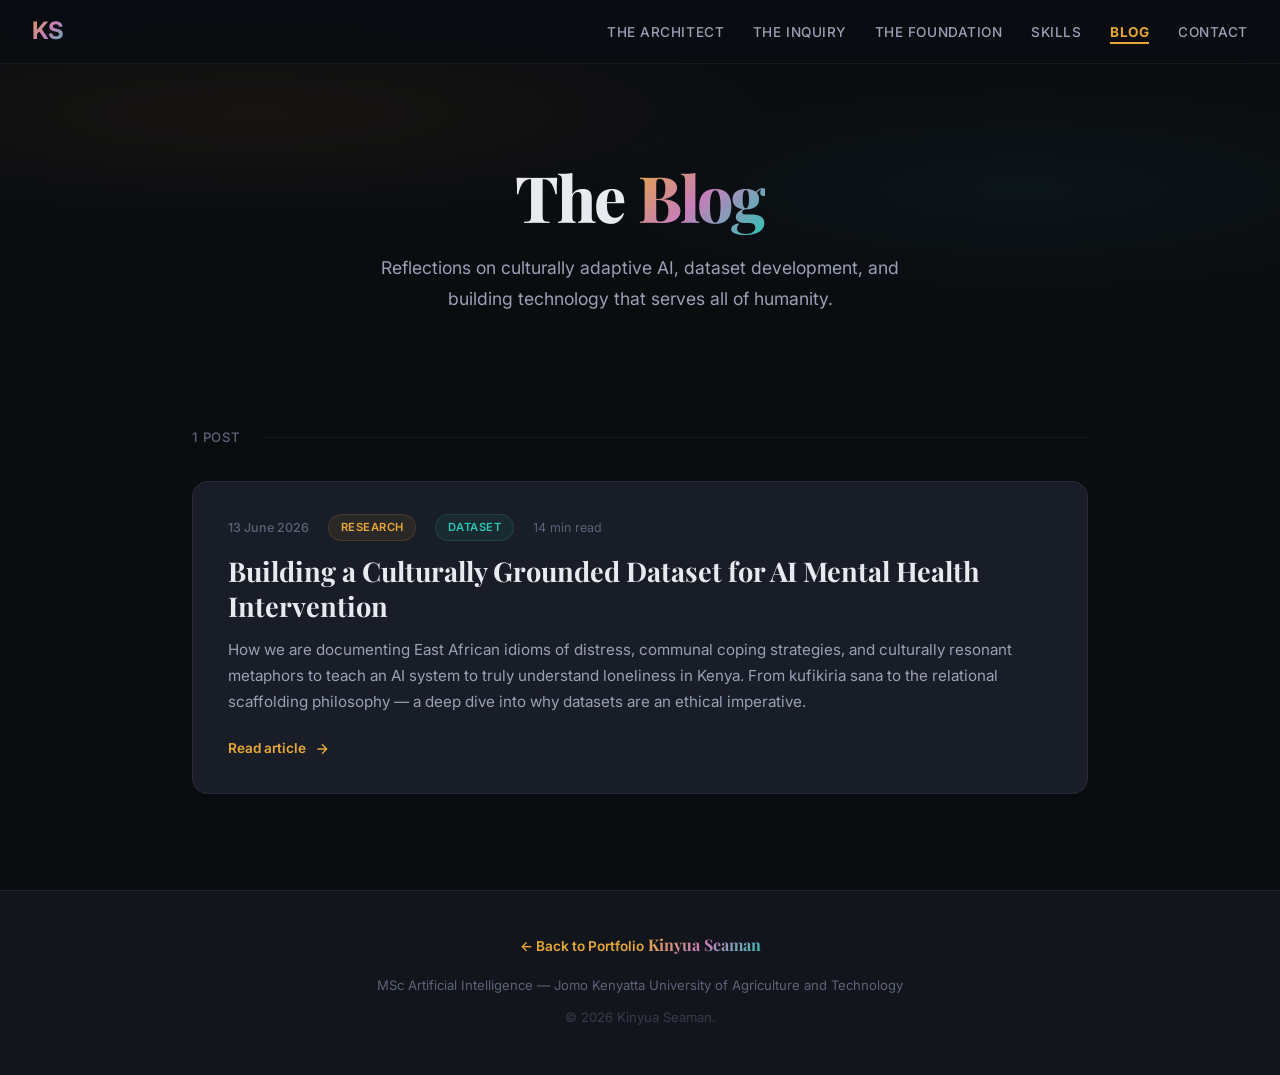
==== commit 41019f19: "feat: restructure blog as multi-post listing page - blog/index.html is now a post listing hub with c" ====
--- a/blog/index.html
+++ b/blog/index.html
@@ -3,75 +3,49 @@
 <head>
   <meta charset="UTF-8">
   <meta name="viewport" content="width=device-width, initial-scale=1.0">
-  <meta name="description" content="Building a Culturally Grounded Dataset for AI Mental Health Intervention in East Africa — by Kinyua Seaman.">
-
-  <!-- Open Graph -->
-  <meta property="og:type" content="article">
-  <meta property="og:url" content="https://keseaman.github.io/blog/">
-  <meta property="og:title" content="Building a Culturally Grounded Dataset for AI Mental Health Intervention">
-  <meta property="og:description" content="How we are documenting East African idioms of distress, communal coping strategies, and culturally resonant metaphors to teach an AI system to truly understand loneliness in Kenya.">
-  <meta property="og:image" content="https://keseaman.github.io/og-image.png">
-
-  <title>Building a Culturally Grounded Dataset | Kinyua Seaman</title>
+  <meta name="description" content="Blog — Kinyua Seaman. Thoughts on culturally adaptive AI, dataset development, and building technology that serves all of humanity.">
+  <title>Blog | Kinyua Seaman</title>
   <link rel="icon" href="data:image/svg+xml,<svg xmlns=%22http://www.w3.org/2000/svg%22 viewBox=%220 0 100 100%22><text y=%22.9em%22 font-size=%2290%22>📝</text></svg>">
   <link rel="preconnect" href="https://fonts.googleapis.com">
   <link rel="preconnect" href="https://fonts.gstatic.com" crossorigin>
   <link href="https://fonts.googleapis.com/css2?family=Inter:wght@300;400;500;600;700;800;900&family=Playfair+Display:ital,wght@0,600;0,700;0,800;1,600&family=JetBrains+Mono:wght@400;500&display=swap" rel="stylesheet">
 
   <style>
-    /* ─────────────────── DESIGN TOKENS ─────────────────── */
     :root {
       --clr-bg-deep: #0a0c10;
       --clr-bg-surface: #12151c;
       --clr-bg-card: #191d27;
       --clr-bg-elevated: #1f2433;
-
       --clr-accent-primary: #e8a838;
       --clr-accent-secondary: #2ec4b6;
       --clr-accent-tertiary: #c77dba;
       --clr-accent-danger: #e06c75;
-
       --clr-text-primary: #e8eaf0;
       --clr-text-secondary: #9ba1b5;
       --clr-text-muted: #5c6378;
       --clr-border: rgba(255,255,255,0.06);
-
       --grad-hero: linear-gradient(135deg, #e8a838 0%, #c77dba 50%, #2ec4b6 100%);
-
       --font-body: 'Inter', -apple-system, BlinkMacSystemFont, sans-serif;
       --font-display: 'Playfair Display', Georgia, serif;
       --font-mono: 'JetBrains Mono', monospace;
-
-      --content-width: 760px;
-    }
-
-    /* ─────────────────── RESET ─────────────────── */
+    }
+
     *, *::before, *::after { box-sizing: border-box; margin: 0; padding: 0; }
-    html { scroll-behavior: smooth; scroll-padding-top: 80px; }
+    html { scroll-behavior: smooth; }
     body {
       font-family: var(--font-body);
       background: var(--clr-bg-deep);
       color: var(--clr-text-primary);
-      line-height: 1.85;
-      font-size: 17px;
-      font-weight: 400;
+      line-height: 1.7;
+      font-size: 16px;
       -webkit-font-smoothing: antialiased;
       overflow-x: hidden;
-    }
-
-    /* ─────────────────── READING PROGRESS BAR ─────────────────── */
-    #progress-bar {
-      position: fixed;
-      top: 0; left: 0;
-      width: 0%;
-      height: 3px;
-      background: var(--grad-hero);
-      z-index: 9999;
-      transition: width 0.1s linear;
-      box-shadow: 0 0 12px rgba(232,168,56,0.5);
-    }
-
-    /* ─────────────────── NAVIGATION ─────────────────── */
+      min-height: 100vh;
+      display: flex;
+      flex-direction: column;
+    }
+
+    /* ─── NAV ─── */
     nav {
       position: fixed;
       top: 0; left: 0; right: 0;
@@ -89,32 +63,20 @@
     }
     nav.scrolled { box-shadow: 0 4px 30px rgba(0,0,0,0.4); }
     .nav-brand {
-      font-size: 1.5rem;
-      font-weight: 700;
+      font-size: 1.5rem; font-weight: 700;
       background: var(--grad-hero);
-      -webkit-background-clip: text;
-      -webkit-text-fill-color: transparent;
-      background-clip: text;
-      text-decoration: none;
-    }
-    .nav-links {
-      list-style: none;
-      display: flex;
-      gap: 1.8rem;
-    }
+      -webkit-background-clip: text; -webkit-text-fill-color: transparent;
+      background-clip: text; text-decoration: none;
+    }
+    .nav-links { list-style: none; display: flex; gap: 1.8rem; }
     .nav-links a {
-      color: var(--clr-text-secondary);
-      text-decoration: none;
-      font-size: 0.85rem;
-      font-weight: 500;
-      letter-spacing: 0.04em;
-      text-transform: uppercase;
-      transition: color 0.25s ease;
-      position: relative;
+      color: var(--clr-text-secondary); text-decoration: none;
+      font-size: 0.85rem; font-weight: 500;
+      letter-spacing: 0.04em; text-transform: uppercase;
+      transition: color 0.25s ease; position: relative;
     }
     .nav-links a::after {
-      content: '';
-      position: absolute;
+      content: ''; position: absolute;
       bottom: -4px; left: 0;
       width: 0; height: 2px;
       background: var(--clr-accent-primary);
@@ -124,408 +86,279 @@
     .nav-links a:hover::after { width: 100%; }
     .nav-links .active-link { color: var(--clr-accent-primary); font-weight: 700; }
     .nav-links .active-link::after { width: 100%; }
-    @media (max-width: 768px) { .nav-links { display: none; } }
-
-    /* ─────────────────── HERO ─────────────────── */
+
+    /* Hamburger */
+    .nav-hamburger {
+      display: none; background: none; border: none;
+      cursor: pointer; padding: 6px; z-index: 1001;
+      flex-direction: column; gap: 5px;
+    }
+    .nav-hamburger span {
+      display: block; width: 24px; height: 2px;
+      background: var(--clr-accent-primary);
+      border-radius: 2px; transition: all 0.3s ease;
+      transform-origin: center;
+    }
+    .nav-hamburger.active span:nth-child(1) { transform: rotate(45deg) translate(5px, 5px); }
+    .nav-hamburger.active span:nth-child(2) { opacity: 0; }
+    .nav-hamburger.active span:nth-child(3) { transform: rotate(-45deg) translate(5px, -5px); }
+    @media (max-width: 768px) {
+      .nav-hamburger { display: flex; }
+      .nav-links {
+        display: none; position: absolute;
+        top: 100%; left: 0; right: 0;
+        flex-direction: column;
+        background: rgba(10,12,16,0.97);
+        backdrop-filter: blur(20px); -webkit-backdrop-filter: blur(20px);
+        padding: 1rem 2rem; gap: 0.5rem;
+        border-bottom: 1px solid var(--clr-border);
+        box-shadow: 0 8px 30px rgba(0,0,0,0.4);
+      }
+      .nav-links.open { display: flex; }
+      .nav-links a { font-size: 1rem; padding: 0.6rem 0; border-bottom: 1px solid var(--clr-border); }
+      .nav-links li:last-child a { border-bottom: none; }
+    }
+
+    /* ─── HERO ─── */
     .hero {
       position: relative;
-      min-height: 100vh;
+      padding: 10rem 2rem 4rem;
+      text-align: center;
+      overflow: hidden;
+    }
+    .hero::before {
+      content: ''; position: absolute; inset: 0;
+      background:
+        radial-gradient(ellipse 60% 40% at 20% 30%, rgba(232,168,56,0.06) 0%, transparent 70%),
+        radial-gradient(ellipse 50% 40% at 80% 50%, rgba(46,196,182,0.05) 0%, transparent 70%);
+      pointer-events: none;
+    }
+    .hero-content { position: relative; max-width: 700px; margin: 0 auto; }
+    .hero h1 {
+      font-family: var(--font-display);
+      font-size: clamp(2.5rem, 5vw, 4rem);
+      font-weight: 800;
+      line-height: 1.15;
+      letter-spacing: -0.03em;
+      margin-bottom: 1.2rem;
+      animation: fadeSlideUp 0.8s ease both;
+    }
+    .hero h1 .gradient-text {
+      background: var(--grad-hero);
+      -webkit-background-clip: text; -webkit-text-fill-color: transparent;
+      background-clip: text;
+    }
+    .hero-subtitle {
+      font-size: 1.1rem;
+      color: var(--clr-text-secondary);
+      max-width: 550px;
+      margin: 0 auto;
+      line-height: 1.75;
+      animation: fadeSlideUp 0.8s 0.15s ease both;
+    }
+
+    /* ─── POSTS GRID ─── */
+    .posts-section {
+      max-width: 960px;
+      margin: 0 auto;
+      padding: 3rem 2rem 6rem;
+      flex: 1;
+    }
+    .posts-header {
       display: flex;
       align-items: center;
-      justify-content: center;
-      text-align: center;
-      padding: 6rem 2rem 4rem;
+      justify-content: space-between;
+      margin-bottom: 2rem;
+    }
+    .posts-count {
+      font-size: 0.82rem;
+      color: var(--clr-text-muted);
+      font-weight: 500;
+      letter-spacing: 0.06em;
+      text-transform: uppercase;
+    }
+    .section-line {
+      flex: 1;
+      height: 1px;
+      background: var(--clr-border);
+      margin-left: 1.5rem;
+    }
+
+    .posts-grid {
+      display: flex;
+      flex-direction: column;
+      gap: 1.5rem;
+    }
+
+    /* ─── POST CARD ─── */
+    .post-card {
+      display: block;
+      text-decoration: none;
+      color: inherit;
+      background: var(--clr-bg-card);
+      border: 1px solid var(--clr-border);
+      border-radius: 16px;
+      padding: 2rem 2.2rem;
+      position: relative;
       overflow: hidden;
-    }
-    .hero::before {
+      transition: transform 0.35s ease, border-color 0.35s ease, box-shadow 0.35s ease;
+    }
+    .post-card::before {
       content: '';
       position: absolute;
-      inset: 0;
-      background:
-        radial-gradient(ellipse 60% 50% at 30% 20%, rgba(232,168,56,0.08) 0%, transparent 70%),
-        radial-gradient(ellipse 50% 40% at 70% 60%, rgba(46,196,182,0.06) 0%, transparent 70%),
-        radial-gradient(ellipse 40% 30% at 50% 80%, rgba(199,125,186,0.05) 0%, transparent 70%);
-      pointer-events: none;
-    }
-    .hero-content { position: relative; max-width: 900px; }
-    .hero-tag {
+      top: 0; left: 0;
+      width: 4px; height: 100%;
+      background: var(--grad-hero);
+      opacity: 0;
+      transition: opacity 0.35s ease;
+    }
+    .post-card:hover {
+      transform: translateY(-4px);
+      border-color: rgba(232,168,56,0.15);
+      box-shadow: 0 12px 40px rgba(0,0,0,0.25);
+    }
+    .post-card:hover::before { opacity: 1; }
+
+    .post-meta {
+      display: flex;
+      align-items: center;
+      gap: 1.2rem;
+      flex-wrap: wrap;
+      margin-bottom: 0.8rem;
+    }
+    .post-date {
+      font-size: 0.78rem;
+      color: var(--clr-text-muted);
+      font-weight: 500;
+    }
+    .post-tag {
+      display: inline-flex;
+      align-items: center;
+      gap: 0.4rem;
+      padding: 0.2rem 0.7rem;
+      border-radius: 100px;
+      font-size: 0.7rem;
+      font-weight: 600;
+      letter-spacing: 0.05em;
+      text-transform: uppercase;
+    }
+    .post-tag.gold { color: var(--clr-accent-primary); background: rgba(232,168,56,0.08); border: 1px solid rgba(232,168,56,0.15); }
+    .post-tag.teal { color: var(--clr-accent-secondary); background: rgba(46,196,182,0.08); border: 1px solid rgba(46,196,182,0.15); }
+    .post-tag.violet { color: var(--clr-accent-tertiary); background: rgba(199,125,186,0.08); border: 1px solid rgba(199,125,186,0.15); }
+    .post-tag.red { color: var(--clr-accent-danger); background: rgba(224,108,117,0.08); border: 1px solid rgba(224,108,117,0.15); }
+
+    .post-title {
+      font-family: var(--font-display);
+      font-size: clamp(1.3rem, 2.5vw, 1.7rem);
+      font-weight: 700;
+      line-height: 1.3;
+      margin-bottom: 0.8rem;
+      transition: color 0.25s ease;
+    }
+    .post-card:hover .post-title { color: var(--clr-accent-primary); }
+
+    .post-excerpt {
+      font-size: 0.95rem;
+      color: var(--clr-text-secondary);
+      line-height: 1.7;
+      margin-bottom: 1.2rem;
+      display: -webkit-box;
+      -webkit-line-clamp: 3;
+      -webkit-box-orient: vertical;
+      overflow: hidden;
+    }
+
+    .post-read-more {
       display: inline-flex;
       align-items: center;
       gap: 0.5rem;
-      padding: 0.45rem 1.2rem;
-      border-radius: 100px;
-      background: rgba(232,168,56,0.1);
-      border: 1px solid rgba(232,168,56,0.2);
+      font-size: 0.85rem;
+      font-weight: 600;
       color: var(--clr-accent-primary);
+      transition: gap 0.25s ease;
+    }
+    .post-card:hover .post-read-more { gap: 0.8rem; }
+    .post-read-more svg {
+      width: 16px; height: 16px;
+      stroke: currentColor;
+      transition: transform 0.25s ease;
+    }
+    .post-card:hover .post-read-more svg { transform: translateX(3px); }
+
+    .post-reading-time {
       font-size: 0.78rem;
-      font-weight: 600;
-      letter-spacing: 0.08em;
-      text-transform: uppercase;
-      margin-bottom: 2rem;
-      animation: fadeSlideUp 0.8s ease both;
-    }
-    .hero-tag .dot {
-      width: 6px; height: 6px;
-      border-radius: 50%;
-      background: var(--clr-accent-primary);
-      animation: pulse 2s ease infinite;
-    }
-    .hero h1 {
-      font-family: var(--font-display);
-      font-size: clamp(2.4rem, 5vw, 4rem);
-      font-weight: 800;
-      line-height: 1.15;
-      letter-spacing: -0.03em;
-      margin-bottom: 1.5rem;
-      animation: fadeSlideUp 0.8s 0.15s ease both;
-    }
-    .hero h1 .gradient-text {
-      background: var(--grad-hero);
-      -webkit-background-clip: text;
-      -webkit-text-fill-color: transparent;
-      background-clip: text;
-    }
-    .hero-subtitle {
-      font-size: 1.15rem;
-      color: var(--clr-text-secondary);
-      max-width: 620px;
-      margin: 0 auto 2.5rem;
-      line-height: 1.75;
-      animation: fadeSlideUp 0.8s 0.3s ease both;
-    }
-    .hero-meta {
-      display: flex;
-      align-items: center;
-      justify-content: center;
-      gap: 2rem;
-      flex-wrap: wrap;
-      animation: fadeSlideUp 0.8s 0.45s ease both;
-    }
-    .hero-meta-item {
-      display: flex;
-      align-items: center;
-      gap: 0.5rem;
-      font-size: 0.85rem;
       color: var(--clr-text-muted);
     }
-    .hero-meta-item svg {
-      width: 16px; height: 16px;
-      stroke: var(--clr-accent-secondary);
-    }
-    .hero-scroll-indicator {
-      position: absolute;
-      bottom: 2.5rem;
-      left: 50%;
-      transform: translateX(-50%);
-      display: flex;
-      flex-direction: column;
-      align-items: center;
-      gap: 0.5rem;
+
+    /* ─── EMPTY STATE ─── */
+    .empty-state {
+      text-align: center;
+      padding: 4rem 2rem;
       color: var(--clr-text-muted);
-      font-size: 0.72rem;
-      letter-spacing: 0.1em;
-      text-transform: uppercase;
-      animation: fadeSlideUp 1s 0.8s ease both;
-    }
-    .scroll-line {
-      width: 1px; height: 40px;
-      background: linear-gradient(to bottom, var(--clr-accent-primary), transparent);
-      animation: scrollPulse 2s ease infinite;
-    }
-
-    /* ─────────────────── MAIN ARTICLE ─────────────────── */
-    .article-container {
-      max-width: var(--content-width);
-      margin: 0 auto;
-      padding: 0 2rem;
-    }
-    .blog-section {
-      margin-bottom: 5rem;
-      opacity: 0;
-      transform: translateY(30px);
-      transition: opacity 0.7s ease, transform 0.7s ease;
-    }
-    .blog-section.visible { opacity: 1; transform: translateY(0); }
-
-    .section-label {
-      display: inline-flex;
-      align-items: center;
-      gap: 0.6rem;
-      font-size: 0.72rem;
-      font-weight: 700;
-      letter-spacing: 0.14em;
-      text-transform: uppercase;
-      margin-bottom: 1rem;
-      padding: 0.35rem 0.9rem;
-      border-radius: 6px;
-    }
-    .section-label.gold { color: var(--clr-accent-primary); background: rgba(232,168,56,0.08); }
-    .section-label.teal { color: var(--clr-accent-secondary); background: rgba(46,196,182,0.08); }
-    .section-label.violet { color: var(--clr-accent-tertiary); background: rgba(199,125,186,0.08); }
-    .section-label.red { color: var(--clr-accent-danger); background: rgba(224,108,117,0.08); }
-    .section-number { font-family: var(--font-mono); font-size: 0.68rem; color: var(--clr-text-muted); }
-
-    h2 {
-      font-family: var(--font-display);
-      font-size: clamp(1.7rem, 3.5vw, 2.4rem);
-      font-weight: 700;
-      line-height: 1.25;
-      letter-spacing: -0.02em;
-      margin-bottom: 1.5rem;
-    }
-    h3 { font-size: 1.25rem; font-weight: 700; margin: 2.5rem 0 1rem; color: var(--clr-text-primary); }
-    p { margin-bottom: 1.5rem; color: var(--clr-text-secondary); }
-    strong { color: var(--clr-text-primary); font-weight: 600; }
-    em { font-style: italic; color: var(--clr-accent-secondary); }
-    a { color: var(--clr-accent-primary); text-decoration: none; border-bottom: 1px solid rgba(232,168,56,0.3); transition: border-color 0.25s ease; }
-    a:hover { border-color: var(--clr-accent-primary); }
-
-    /* ─────────────────── CALLOUT ─────────────────── */
-    .callout {
-      position: relative;
-      padding: 1.8rem 2rem;
-      margin: 2rem 0;
-      border-radius: 12px;
-      background: var(--clr-bg-card);
-      border: 1px solid var(--clr-border);
-      overflow: hidden;
-    }
-    .callout::before { content: ''; position: absolute; top: 0; left: 0; width: 4px; height: 100%; }
-    .callout.gold::before { background: var(--clr-accent-primary); }
-    .callout.teal::before { background: var(--clr-accent-secondary); }
-    .callout.violet::before { background: var(--clr-accent-tertiary); }
-    .callout.red::before { background: var(--clr-accent-danger); }
-    .callout-title { font-size: 0.78rem; font-weight: 700; letter-spacing: 0.08em; text-transform: uppercase; margin-bottom: 0.7rem; }
-    .callout.gold .callout-title { color: var(--clr-accent-primary); }
-    .callout.teal .callout-title { color: var(--clr-accent-secondary); }
-    .callout.violet .callout-title { color: var(--clr-accent-tertiary); }
-    .callout.red .callout-title { color: var(--clr-accent-danger); }
-    .callout p { margin-bottom: 0; font-size: 0.95rem; }
-
-    /* ─────────────────── BLOCKQUOTE ─────────────────── */
-    blockquote {
-      position: relative;
-      margin: 2.5rem 0;
-      padding: 2rem 2.5rem;
-      background: linear-gradient(135deg, rgba(232,168,56,0.04), rgba(46,196,182,0.03));
-      border-radius: 12px;
-      border: 1px solid rgba(232,168,56,0.1);
-    }
-    blockquote::before {
-      content: '\201C';
-      position: absolute;
-      top: -0.2rem; left: 1rem;
-      font-size: 4rem;
-      font-family: var(--font-display);
-      color: rgba(232,168,56,0.2);
-      line-height: 1;
-    }
-    blockquote p {
-      font-family: var(--font-display);
-      font-style: italic;
-      font-size: 1.15rem;
-      color: var(--clr-text-primary);
-      line-height: 1.7;
-      margin-bottom: 0.7rem;
-    }
-    blockquote cite { font-family: var(--font-body); font-style: normal; font-size: 0.82rem; color: var(--clr-text-muted); }
-
-    /* ─────────────────── LISTS ─────────────────── */
-    ul, ol { margin: 1.2rem 0 1.8rem 1.2rem; color: var(--clr-text-secondary); }
-    li { margin-bottom: 0.7rem; padding-left: 0.4rem; }
-    li::marker { color: var(--clr-accent-primary); }
-
-    /* ─────────────────── STAT CARDS ─────────────────── */
-    .stats-grid { display: grid; grid-template-columns: repeat(auto-fit, minmax(200px, 1fr)); gap: 1.2rem; margin: 2rem 0; }
-    .stat-card {
-      background: var(--clr-bg-card);
-      border: 1px solid var(--clr-border);
-      border-radius: 12px;
-      padding: 1.5rem;
-      text-align: center;
-      transition: transform 0.3s ease, border-color 0.3s ease;
-    }
-    .stat-card:hover { transform: translateY(-3px); border-color: rgba(232,168,56,0.2); }
-    .stat-value {
-      font-family: var(--font-display);
-      font-size: 2rem;
-      font-weight: 800;
-      background: var(--grad-hero);
-      -webkit-background-clip: text;
-      -webkit-text-fill-color: transparent;
-      background-clip: text;
-      margin-bottom: 0.3rem;
-    }
-    .stat-label { font-size: 0.78rem; color: var(--clr-text-muted); font-weight: 500; }
-
-    /* ─────────────────── PIPELINE ─────────────────── */
-    .pipeline { display: flex; flex-direction: column; gap: 0; margin: 2.5rem 0; }
-    .pipeline-step { display: flex; align-items: flex-start; gap: 1.5rem; position: relative; }
-    .pipeline-connector { display: flex; flex-direction: column; align-items: center; flex-shrink: 0; width: 40px; }
-    .pipeline-dot { width: 14px; height: 14px; border-radius: 50%; border: 3px solid; background: var(--clr-bg-deep); flex-shrink: 0; z-index: 1; }
-    .pipeline-line { width: 2px; flex: 1; min-height: 40px; }
-    .pipeline-step:nth-child(1) .pipeline-dot { border-color: var(--clr-accent-primary); }
-    .pipeline-step:nth-child(1) .pipeline-line { background: linear-gradient(to bottom, var(--clr-accent-primary), var(--clr-accent-secondary)); }
-    .pipeline-step:nth-child(2) .pipeline-dot { border-color: var(--clr-accent-secondary); }
-    .pipeline-step:nth-child(2) .pipeline-line { background: linear-gradient(to bottom, var(--clr-accent-secondary), var(--clr-accent-tertiary)); }
-    .pipeline-step:nth-child(3) .pipeline-dot { border-color: var(--clr-accent-tertiary); }
-    .pipeline-step:nth-child(3) .pipeline-line { background: linear-gradient(to bottom, var(--clr-accent-tertiary), var(--clr-accent-danger)); }
-    .pipeline-step:nth-child(4) .pipeline-dot { border-color: var(--clr-accent-danger); }
-    .pipeline-body { padding-bottom: 2rem; }
-    .pipeline-body h4 { font-size: 1rem; font-weight: 700; margin-bottom: 0.5rem; color: var(--clr-text-primary); }
-    .pipeline-body p { font-size: 0.92rem; margin-bottom: 0; }
-
-    /* ─────────────────── IDIOM CARDS ─────────────────── */
-    .idiom-grid { display: grid; grid-template-columns: repeat(auto-fit, minmax(220px, 1fr)); gap: 1rem; margin: 2rem 0; }
-    .idiom-card {
-      background: var(--clr-bg-card);
-      border: 1px solid var(--clr-border);
-      border-radius: 12px;
-      padding: 1.5rem;
-      transition: transform 0.3s ease, box-shadow 0.3s ease;
-    }
-    .idiom-card:hover { transform: translateY(-4px); box-shadow: 0 8px 30px rgba(0,0,0,0.3); }
-    .idiom-word { font-family: var(--font-display); font-style: italic; font-size: 1.2rem; color: var(--clr-accent-primary); margin-bottom: 0.4rem; }
-    .idiom-meaning { font-size: 0.85rem; color: var(--clr-text-secondary); margin-bottom: 0; }
-
-    /* ─────────────────── TAG PILLS ─────────────────── */
-    .tag-list { display: flex; flex-wrap: wrap; gap: 0.5rem; margin: 1.5rem 0; list-style: none; padding: 0; }
-    .tag-list li {
-      padding: 0.3rem 0.85rem;
-      border-radius: 100px;
-      font-size: 0.75rem;
-      font-weight: 600;
-      letter-spacing: 0.03em;
-      border: 1px solid;
-      margin-bottom: 0;
-    }
-    .tag-list li.gold { color: var(--clr-accent-primary); border-color: rgba(232,168,56,0.25); background: rgba(232,168,56,0.06); }
-    .tag-list li.teal { color: var(--clr-accent-secondary); border-color: rgba(46,196,182,0.25); background: rgba(46,196,182,0.06); }
-    .tag-list li.violet { color: var(--clr-accent-tertiary); border-color: rgba(199,125,186,0.25); background: rgba(199,125,186,0.06); }
-
-    /* ─────────────────── FLOATING TOC ─────────────────── */
-    .toc-sidebar {
-      position: fixed;
-      top: 50%; right: 2rem;
-      transform: translateY(-50%);
-      z-index: 100;
-      display: flex;
-      flex-direction: column;
-      gap: 0.5rem;
-    }
-    .toc-dot {
-      width: 10px; height: 10px;
-      border-radius: 50%;
-      background: var(--clr-text-muted);
-      opacity: 0.3;
-      transition: all 0.3s ease;
-      cursor: pointer;
-      position: relative;
-    }
-    .toc-dot.active {
-      opacity: 1;
-      background: var(--clr-accent-primary);
-      box-shadow: 0 0 8px rgba(232,168,56,0.5);
-      transform: scale(1.3);
-    }
-    .toc-dot:hover { opacity: 0.7; }
-    .toc-dot::after {
-      content: attr(data-label);
-      position: absolute;
-      right: 20px; top: 50%;
-      transform: translateY(-50%);
-      font-size: 0.7rem;
-      color: var(--clr-text-secondary);
-      white-space: nowrap;
-      opacity: 0;
-      pointer-events: none;
-      transition: opacity 0.25s ease;
-      background: var(--clr-bg-elevated);
-      padding: 0.3rem 0.7rem;
-      border-radius: 6px;
-      border: 1px solid var(--clr-border);
-    }
-    .toc-dot:hover::after { opacity: 1; }
-    @media (max-width: 1200px) { .toc-sidebar { display: none; } }
-
-    /* ─────────────────── DIVIDER ─────────────────── */
-    .section-divider {
-      width: 60px; height: 3px;
-      background: var(--grad-hero);
-      border-radius: 2px;
-      margin: 5rem auto;
-      opacity: 0.5;
-    }
-
-    /* ─────────────────── FOOTER ─────────────────── */
+    }
+    .empty-state-icon { font-size: 3rem; margin-bottom: 1rem; opacity: 0.5; }
+    .empty-state p { font-size: 1rem; }
+
+    /* ─── FOOTER ─── */
     footer {
-      margin-top: 6rem;
-      padding: 3rem 2rem;
+      padding: 2.5rem 2rem;
       text-align: center;
       border-top: 1px solid var(--clr-border);
       background: var(--clr-bg-surface);
     }
-    footer p { font-size: 0.82rem; color: var(--clr-text-muted); margin-bottom: 0.5rem; }
+    footer p { font-size: 0.82rem; color: var(--clr-text-muted); margin-bottom: 0.4rem; }
     footer .footer-brand {
       font-family: var(--font-display);
-      font-weight: 700;
-      font-size: 1rem;
+      font-weight: 700; font-size: 1rem;
       background: var(--grad-hero);
-      -webkit-background-clip: text;
-      -webkit-text-fill-color: transparent;
+      -webkit-background-clip: text; -webkit-text-fill-color: transparent;
       background-clip: text;
-      margin-bottom: 1rem;
-      display: inline-block;
+      margin-bottom: 0.8rem; display: inline-block;
     }
     .back-link {
-      display: inline-flex;
-      align-items: center;
-      gap: 0.4rem;
-      font-weight: 600;
-      font-size: 0.85rem;
+      display: inline-flex; align-items: center; gap: 0.4rem;
+      font-weight: 600; font-size: 0.85rem;
       color: var(--clr-accent-primary);
-      border-bottom: none;
+      text-decoration: none;
       margin-bottom: 1rem;
       transition: color 0.25s ease;
     }
     .back-link:hover { color: var(--clr-accent-secondary); }
 
-    /* ─────────────────── ANIMATIONS ─────────────────── */
+    /* ─── ANIMATIONS ─── */
     @keyframes fadeSlideUp {
       from { opacity: 0; transform: translateY(25px); }
       to { opacity: 1; transform: translateY(0); }
     }
-    @keyframes pulse {
-      0%, 100% { opacity: 1; transform: scale(1); }
-      50% { opacity: 0.5; transform: scale(1.5); }
-    }
-    @keyframes scrollPulse {
-      0%, 100% { opacity: 0.3; transform: scaleY(1); }
-      50% { opacity: 1; transform: scaleY(1.15); }
-    }
-
-    /* ─────────────────── RESPONSIVE ─────────────────── */
+    .post-card {
+      opacity: 0;
+      transform: translateY(20px);
+      animation: fadeSlideUp 0.6s ease both;
+    }
+    .post-card:nth-child(1) { animation-delay: 0.1s; }
+    .post-card:nth-child(2) { animation-delay: 0.2s; }
+    .post-card:nth-child(3) { animation-delay: 0.3s; }
+    .post-card:nth-child(4) { animation-delay: 0.4s; }
+    .post-card:nth-child(5) { animation-delay: 0.5s; }
+
+    /* ─── RESPONSIVE ─── */
     @media (max-width: 600px) {
-      body { font-size: 15px; }
-      .hero { min-height: 90vh; padding: 5rem 1.2rem 3rem; }
-      .article-container { padding: 0 1.2rem; }
-      .callout { padding: 1.3rem 1.2rem; }
-      blockquote { padding: 1.5rem; }
-      .stats-grid { grid-template-columns: 1fr 1fr; }
-      .hero-meta { gap: 1rem; }
+      .hero { padding: 7rem 1.2rem 3rem; }
+      .posts-section { padding: 2rem 1.2rem 4rem; }
+      .post-card { padding: 1.5rem; }
     }
   </style>
 </head>
 
 <body>
 
-<!-- Reading Progress Bar -->
-<div id="progress-bar"></div>
-
-<!-- Navigation — links back to portfolio -->
+<!-- Navigation -->
 <nav id="main-nav">
   <a href="../index.html" class="nav-brand">KS</a>
-  <ul class="nav-links">
+  <button class="nav-hamburger" id="nav-hamburger" aria-label="Toggle navigation menu" aria-expanded="false">
+    <span></span><span></span><span></span>
+  </button>
+  <ul class="nav-links" id="nav-links">
     <li><a href="../index.html#act-iii">The Architect</a></li>
     <li><a href="../index.html#act-ii">The Inquiry</a></li>
     <li><a href="../index.html#act-i">The Foundation</a></li>
@@ -535,278 +368,70 @@
   </ul>
 </nav>
 
-<!-- Floating TOC -->
-<aside class="toc-sidebar" id="toc-sidebar">
-  <div class="toc-dot" data-label="Why Datasets Matter" data-target="why-datasets"></div>
-  <div class="toc-dot" data-label="Our Dataset" data-target="our-dataset"></div>
-  <div class="toc-dot" data-label="Data Collection" data-target="collection"></div>
-  <div class="toc-dot" data-label="Challenges" data-target="challenges"></div>
-  <div class="toc-dot" data-label="Community" data-target="community"></div>
-  <div class="toc-dot" data-label="Ethics" data-target="ethics"></div>
-</aside>
-
-<!-- ═══════════════════ HERO ═══════════════════ -->
+<!-- Hero -->
 <header class="hero">
   <div class="hero-content">
-    <span class="hero-tag"><span class="dot"></span> MSc in Artificial Intelligence — JKUAT</span>
-    <h1>Building a <span class="gradient-text">Culturally Grounded Dataset</span> for AI Mental Health Intervention</h1>
+    <h1>The <span class="gradient-text">Blog</span></h1>
     <p class="hero-subtitle">
-      How we are documenting East African idioms of distress, communal coping strategies, and culturally resonant metaphors to teach an AI system to truly understand loneliness in Kenya.
+      Reflections on culturally adaptive AI, dataset development, and building technology that serves all of humanity.
     </p>
-    <div class="hero-meta">
-      <span class="hero-meta-item">
-        <svg viewBox="0 0 24 24" fill="none" stroke="currentColor" stroke-width="2"><circle cx="12" cy="12" r="10"/><path d="M12 6v6l4 2"/></svg>
-        14 min read
-      </span>
-      <span class="hero-meta-item">
-        <svg viewBox="0 0 24 24" fill="none" stroke="currentColor" stroke-width="2"><rect x="3" y="4" width="18" height="18" rx="2"/><path d="M16 2v4M8 2v4M3 10h18"/></svg>
-        13 June 2026
-      </span>
-      <span class="hero-meta-item">
-        <svg viewBox="0 0 24 24" fill="none" stroke="currentColor" stroke-width="2"><path d="M20 21v-2a4 4 0 0 0-4-4H8a4 4 0 0 0-4 4v2"/><circle cx="12" cy="7" r="4"/></svg>
-        Kinyua Seaman
-      </span>
-    </div>
-  </div>
-  <div class="hero-scroll-indicator">
-    <span>Scroll to explore</span>
-    <div class="scroll-line"></div>
   </div>
 </header>
 
-<!-- ═══════════════════ ARTICLE BODY ═══════════════════ -->
-<main class="article-container">
-
-  <!-- Introduction -->
-  <section class="blog-section" id="introduction">
-    <p>When I began my Master's research at Jomo Kenyatta University of Agriculture and Technology, I carried a question that had followed me for years: <strong>Why does every mental health chatbot I have ever tried feel like it was designed for someone else?</strong> Someone in San Francisco, perhaps, or London — but certainly not someone in Nairobi.</p>
-    <p>That dissonance is not an interface bug. It is a dataset problem. The models powering these tools were trained on overwhelmingly Western, English-language, and individualistic data. When a user in Kibera describes <em>kufikiria sana</em> — "thinking too much" — the model reads anxiety. It does not see what the phrase actually encodes: a fracture in communal belonging, a signal that relationships have broken down. The therapeutic response it generates, therefore, is clinically plausible but culturally deaf.</p>
-    <p>This blog is my ongoing account of building the dataset that will change that. It documents the cultural knowledge base at the heart of my research project: <strong>A Causal Evaluation of Culturally Adaptive AI as Relational Scaffolding for Loneliness Intervention.</strong></p>
-  </section>
-
-  <div class="section-divider"></div>
-
-  <!-- SECTION 1 -->
-  <section class="blog-section" id="why-datasets">
-    <span class="section-label gold"><span class="section-number">01</span> Foundation</span>
-    <h2>Why Datasets Are the Bedrock of AI Research</h2>
-    <p>There is a deceptively simple truth in machine learning: <strong>a model is only as good as the data it learns from.</strong> You can have the most sophisticated architecture ever published, but if you feed it biased, incomplete, or culturally homogeneous data, you reproduce bias at scale. This is especially dangerous in mental health AI, where a wrong interpretation can cause real harm to real people.</p>
-    <div class="stats-grid">
-      <div class="stat-card">
-        <div class="stat-value">90%+</div>
-        <div class="stat-label">of NLP training data is English</div>
+<!-- Posts Listing -->
+<main class="posts-section">
+  <div class="posts-header">
+    <span class="posts-count" id="posts-count">1 Post</span>
+    <div class="section-line"></div>
+  </div>
+
+  <div class="posts-grid" id="posts-grid">
+
+    <!-- ═══════ POST 1 ═══════ -->
+    <a href="culturally-grounded-dataset.html" class="post-card">
+      <div class="post-meta">
+        <span class="post-date">13 June 2026</span>
+        <span class="post-tag gold">Research</span>
+        <span class="post-tag teal">Dataset</span>
+        <span class="post-reading-time">14 min read</span>
       </div>
-      <div class="stat-card">
-        <div class="stat-value">&lt;2%</div>
-        <div class="stat-label">represents Sub-Saharan African contexts</div>
+      <h2 class="post-title">Building a Culturally Grounded Dataset for AI Mental Health Intervention</h2>
+      <p class="post-excerpt">
+        How we are documenting East African idioms of distress, communal coping strategies, and culturally resonant metaphors to teach an AI system to truly understand loneliness in Kenya. From kufikiria sana to the relational scaffolding philosophy — a deep dive into why datasets are an ethical imperative.
+      </p>
+      <span class="post-read-more">
+        Read article
+        <svg viewBox="0 0 24 24" fill="none" stroke-width="2"><path d="M5 12h14M12 5l7 7-7 7"/></svg>
+      </span>
+    </a>
+
+    <!--
+    ═══════════════════════════════════════════
+    TO ADD A NEW POST: Copy this template, fill
+    in details, and paste above this comment.
+    ═══════════════════════════════════════════
+
+    <a href="your-post-filename.html" class="post-card">
+      <div class="post-meta">
+        <span class="post-date">DD Month YYYY</span>
+        <span class="post-tag gold">Category</span>
+        <span class="post-reading-time">X min read</span>
       </div>
-      <div class="stat-card">
-        <div class="stat-value">185K+</div>
-        <div class="stat-label">Kenyan youth reached by Shamiri Institute</div>
-      </div>
-    </div>
-    <p>Systematic reviews of conversational agents for mental health have found widespread reliance on Western-developed scales, minimal cultural adaptation, and weak links between automated performance metrics and actual user well-being. When researchers at Aalto University studied AI companion usage longitudinally, they discovered a troubling paradox: the AI provided unconditional support that attracted lonely individuals, but extended use eroded well-being and impaired the capacity to navigate real-world relationships. The problem is not that AI cannot help — it is that <strong>the wrong data produces the wrong kind of help.</strong></p>
-    <div class="callout gold">
-      <div class="callout-title">💡 Key Insight</div>
-      <p>Datasets do not just train models — they encode worldviews. A dataset built exclusively from Western clinical literature embeds a Western worldview into every generated response. Creating culturally grounded datasets is therefore not a nicety; it is an ethical imperative for any AI system that will touch human lives in non-Western contexts.</p>
-    </div>
-    <p>Three properties make a mental health dataset genuinely useful in our context:</p>
-    <ol>
-      <li><strong>Cultural validity</strong> — it must capture how distress is actually expressed in the target community, not how Western textbooks say it should be expressed.</li>
-      <li><strong>Relational orientation</strong> — it must encode the communal, rather than purely individual, nature of emotional suffering.</li>
-      <li><strong>Therapeutic grounding</strong> — it must connect cultural expressions to evidence-based interventions, not just translate words.</li>
-    </ol>
-    <p>These are the principles driving every decision in our dataset construction.</p>
-  </section>
-
-  <div class="section-divider"></div>
-
-  <!-- SECTION 2 -->
-  <section class="blog-section" id="our-dataset">
-    <span class="section-label teal"><span class="section-number">02</span> The Dataset</span>
-    <h2>What We Are Building: A Dual-Track Cultural Knowledge Base</h2>
-    <p>Our research system uses a Retrieval-Augmented Generation (RAG) architecture — meaning the AI does not rely solely on its pre-trained weights to generate responses. Instead, it actively retrieves relevant knowledge from curated repositories before formulating each reply. The quality of those repositories is the entire game.</p>
-    <p>We are constructing <strong>two parallel knowledge tracks</strong>:</p>
-    <div class="pipeline">
-      <div class="pipeline-step">
-        <div class="pipeline-connector"><div class="pipeline-dot"></div><div class="pipeline-line"></div></div>
-        <div class="pipeline-body">
-          <h4>Track A — Clinical Grounding Repository</h4>
-          <p>A curated collection of Cognitive Behavioural Therapy (CBT) protocols, behavioural activation strategies, and psycho-educational materials validated specifically for adolescent populations. This includes cognitive restructuring frameworks, activity scheduling templates, and graduated exposure hierarchies.</p>
-        </div>
-      </div>
-      <div class="pipeline-step">
-        <div class="pipeline-connector"><div class="pipeline-dot"></div><div class="pipeline-line"></div></div>
-        <div class="pipeline-body">
-          <h4>Track B — Cultural Translation Repository</h4>
-          <p>The heart of our unique contribution. This knowledge base contains East African idioms of distress, culturally resonant metaphors, communal coping strategies, and validated cultural responses. It draws from published ethnographic research, clinical expertise from local mental health practitioners, and community-based participatory design.</p>
-        </div>
-      </div>
-      <div class="pipeline-step">
-        <div class="pipeline-connector"><div class="pipeline-dot"></div><div class="pipeline-line"></div></div>
-        <div class="pipeline-body">
-          <h4>Fusion & Contextualisation Module</h4>
-          <p>Both tracks feed into a fusion module that combines clinical strategy with cultural framing into a unified prompt context. The system does not simply translate English therapy into Swahili — it reformulates the therapeutic intent through culturally resonant metaphors and communal language registers.</p>
-        </div>
-      </div>
-      <div class="pipeline-step">
-        <div class="pipeline-connector"><div class="pipeline-dot"></div></div>
-        <div class="pipeline-body">
-          <h4>Generative Formulation Layer</h4>
-          <p>The fused context drives GPT-4o generation under strict constraints: act as temporary scaffolding (not a synthetic companion), use Swahili-English code-switching where appropriate, and always end with an action for real-world community re-engagement.</p>
-        </div>
-      </div>
-    </div>
-    <h3>Sample Entries from the Cultural Knowledge Base</h3>
-    <p>To give a concrete sense of what this data looks like, here are some of the Swahili idioms of distress we are documenting:</p>
-    <div class="idiom-grid">
-      <div class="idiom-card">
-        <div class="idiom-word">Kufikiria sana</div>
-        <p class="idiom-meaning">"Thinking too much" — signals communal disruption and relational anxiety, not merely clinical worry.</p>
-      </div>
-      <div class="idiom-card">
-        <div class="idiom-word">Kufa moyo</div>
-        <p class="idiom-meaning">"Death of the heart" — deep hopelessness and loss of will, tied to social disconnection.</p>
-      </div>
-      <div class="idiom-card">
-        <div class="idiom-word">Ipo siku</div>
-        <p class="idiom-meaning">"There will come a day" — a communal coping mechanism expressing resilience through future-oriented hope.</p>
-      </div>
-    </div>
-    <p>Each entry in our cultural knowledge base includes the idiom itself, its communal context, situations where it is typically used, how it maps to Western diagnostic categories (and where the mapping breaks down), and culturally appropriate therapeutic responses. We also document colloquial terms like <em>"Njaanuary"</em> — the January financial squeeze that many Kenyans experience — because economic hardship is deeply intertwined with loneliness and mental distress in our context.</p>
-  </section>
-
-  <div class="section-divider"></div>
-
-  <!-- SECTION 3 -->
-  <section class="blog-section" id="collection">
-    <span class="section-label violet"><span class="section-number">03</span> Methodology</span>
-    <h2>Data Collection Approaches</h2>
-    <p>Building a cultural knowledge base is fundamentally different from scraping Reddit threads or downloading PubMed abstracts. The data we need lives in communities, in lived experience, in the spaces between languages. Our collection strategy uses four complementary approaches:</p>
-    <h3>1. Published Ethnographic Literature</h3>
-    <p>Our foundational layer draws from peer-reviewed ethnographic research on East African idioms of distress. Mendenhall and colleagues' analysis of 100 life-history narrative interviews at a public hospital in Nairobi provides rich documentation of how <em>kufikiria sana</em> functions as both a standalone expression and a marker of deeper psychological distress — an ethnopsychology that integrates traditional and biomedical frameworks.</p>
-    <p>We also incorporate network analysis research on Kenyan adolescents, which identifies loneliness as the most central psychological variable bridging depressive symptoms and diminished well-being, with gender-contingent pathways: family support proves more central for girls, while peer support plays a larger role for boys.</p>
-    <h3>2. Clinical Expert Elicitation</h3>
-    <p>Published literature provides the scaffolding, but the living knowledge lives with practitioners. We conduct structured interviews and iterative review sessions with local mental health professionals — clinical psychologists, counsellors, and community health workers — who encounter these idioms daily. They help us validate that our documented responses are not just academically correct but practically resonant.</p>
-    <h3>3. Community-Based Participatory Design</h3>
-    <p>Perhaps the most important data stream. We run participatory design workshops with youth representatives and community stakeholders. These sessions surface idioms and metaphors that do not appear in any published paper — the expressions people actually use in WhatsApp groups, in matatu conversations, in church youth meetings. This is where <em>"Njaanuary"</em> emerged as a data point. No ethnography textbook mentions it, but every Kenyan youth recognises it instantly.</p>
-    <h3>4. Existing AI-Adapted Frameworks</h3>
-    <p>We study and incorporate lessons from successful cultural adaptation projects elsewhere. Xie's doctoral work on dynamic cultural adaptation for Chinese American caregivers provides methodological templates. The Shamiri Institute's school-based intervention model — which has reached over 185,000 young people in Kenya — offers validated community engagement patterns. The Ubuntu-guided LLM framework for CBT demonstrates how an African philosophical concept can be operationalised as an AI system directive.</p>
-    <div class="callout teal">
-      <div class="callout-title">🔬 Methodological Note</div>
-      <p>Our data is not "big data" in the Silicon Valley sense. It is <strong>deep data</strong>: carefully curated, contextually rich, and community-validated. A single well-documented idiom of distress, with its full relational context, is worth more than a million scraped social media posts for our purposes.</p>
-    </div>
-  </section>
-
-  <div class="section-divider"></div>
-
-  <!-- SECTION 4 -->
-  <section class="blog-section" id="challenges">
-    <span class="section-label red"><span class="section-number">04</span> Obstacles</span>
-    <h2>Challenges Encountered</h2>
-    <p>I would be dishonest if I presented this work as smooth or straightforward. Building a cultural dataset for mental health AI is full of tensions that have no clean solutions — only careful navigation.</p>
-    <h3>The Translation Problem Is Not a Translation Problem</h3>
-    <p>The most persistent challenge is that cultural adaptation is <strong>not translation</strong>. You cannot take a CBT thought record, translate it into Swahili, and call it "culturally adapted." When we write about <em>kufikiria sana</em>, we are not documenting the Swahili word for "anxiety." We are documenting an entirely different conceptual structure — one where individual suffering and communal disruption are the same thing. Standard NLP approaches to multilingual datasets completely miss this distinction.</p>
-    <h3>The Codification Paradox</h3>
-    <p>Turning living cultural knowledge into structured data entries inevitably reduces its richness. An idiom that means different things in different neighbourhoods, to different age groups, between men and women — how do you encode that variability without either oversimplifying or creating a database so complex it becomes unusable? We are still iterating on our schema for this.</p>
-    <h3>Navigating Clinical vs. Cultural Authority</h3>
-    <p>There is an inherent tension between clinical evidence and cultural knowledge. CBT has a strong evidence base, but it was developed within a Western epistemological framework. Some culturally appropriate coping strategies — such as seeking guidance from community elders or framing distress through spiritual language — do not map neatly onto CBT frameworks. Our dataset must honour both without subordinating one to the other.</p>
-    <h3>The Safety Boundary</h3>
-    <p>Mental health data carries unique risks. Every data point we collect represents someone's pain. Our safety systems must detect severe distress and immediately bypass the AI's generative engine, routing users to human professionals. But <strong>what counts as "severe distress" is itself culturally variable</strong>. Western severity thresholds may trigger unnecessary escalations (causing users to distrust the system) or miss culturally-coded crisis signals. Calibrating these thresholds is ongoing work.</p>
-    <h3>Resource and Infrastructure Constraints</h3>
-    <p>Practically, we face the challenges common to African AI research: intermittent internet connectivity during remote fieldwork, limited access to GPU infrastructure for iterative model testing, and the sheer time cost of community-based participatory methods compared to automated data collection. Each participatory design workshop takes weeks to organise and generates data that requires hours of manual curation.</p>
-    <blockquote>
-      <p>The hardest part of building this dataset is not technical. It is the constant negotiation between rigour and respect — between what the model needs to learn and what the community is comfortable teaching it.</p>
-      <cite>— Personal research journal, April 2026</cite>
-    </blockquote>
-  </section>
-
-  <div class="section-divider"></div>
-
-  <!-- SECTION 5 -->
-  <section class="blog-section" id="community">
-    <span class="section-label teal"><span class="section-number">05</span> People</span>
-    <h2>Community Engagement and Stakeholder Involvement</h2>
-    <p>If I have learned one thing so far, it is this: <strong>you cannot build a culturally adaptive AI from a lab.</strong> The entire premise of this research is that Western-trained models fail because they were built without the communities they claim to serve. We refuse to replicate that mistake — which is why our community engagement strategy is central to every phase of what comes next.</p>
-    <h3>Who We Plan to Engage</h3>
-    <p>As the project moves from literature review into active data collection and system validation, we intend to build relationships with a broad set of stakeholders:</p>
-    <ul class="tag-list">
-      <li class="gold">Kenyan Youth (14–25)</li>
-      <li class="teal">Clinical Psychologists</li>
-      <li class="violet">Community Health Workers</li>
-      <li class="gold">University Counselling Services</li>
-      <li class="teal">Community Elders</li>
-      <li class="violet">Church Youth Leaders</li>
-      <li class="gold">Mental Health NGOs</li>
-    </ul>
-    <p>No formal partnerships have been established yet — this remains a planned engagement framework. But the categories are deliberate: we need clinical authority (psychologists), cultural authority (elders, faith leaders), and lived experience (youth themselves) to create a dataset that is both therapeutically sound and culturally genuine.</p>
-    <h3>Planned Participatory Design Workshops</h3>
-    <p>Our primary engagement mechanism will be participatory design workshops. Rather than surveying communities from a distance, we plan to design <em>with</em> them. Workshop participants will review our documented idioms for accuracy, suggest missing expressions, critique the AI's draft responses, and help define the boundary between helpful and intrusive. Their feedback will directly modify the dataset.</p>
-    <p>These workshops are still in the planning stage. We are currently developing facilitation protocols and identifying community entry points — the gatekeepers and trusted leaders who can help us access the right populations respectfully and ethically.</p>
-    <h3>Learning from Existing Infrastructure</h3>
-    <p>We are studying organisations that have already built trust with Kenyan communities in the mental health space. The <strong>Shamiri Institute</strong>, for example, has reached over 185,000 young people through school-based interventions delivered by trained peer providers. Their model — low-cost, peer-delivered, and culturally embedded — represents exactly the kind of infrastructure we hope to complement. If future collaborations materialise, our AI layer could extend the reach of such programmes beyond school hours, while always directing users back to human community resources.</p>
-    <p>Other organisations doing valuable work in this space — university counselling centres, community health volunteer networks, and faith-based youth programmes — are all potential partners we aim to approach as the project progresses.</p>
-    <h3>The Relational Scaffolding Philosophy</h3>
-    <p>Our system is designed as <strong>relational scaffolding</strong>, not a replacement companion. Every generated response is constrained by a system-level directive: it must end with an action that promotes real-world community engagement. This is not a feature — it is the entire design philosophy. The AI explicitly tells users it is temporary. It acknowledges its limitations. It pushes people toward their actual communities, not toward more screen time.</p>
-    <div class="callout violet">
-      <div class="callout-title">🤝 Community-Centred Design</div>
-      <p>We will measure success not by engagement metrics (how long users spend with the AI) but by <strong>re-engagement metrics</strong>: how effectively users return to their physical communities. Our dataset will encode this philosophy at every level — from the coping strategies it documents to the conversational patterns it recommends.</p>
-    </div>
-  </section>
-
-  <div class="section-divider"></div>
-
-  <!-- SECTION 6 -->
-  <section class="blog-section" id="ethics">
-    <span class="section-label red"><span class="section-number">06</span> Responsibility</span>
-    <h2>Ethical Considerations During Dataset Creation</h2>
-    <p>Building a dataset that touches mental health, cultural identity, and vulnerable youth populations is an exercise in ethical complexity. Every design decision is simultaneously a moral decision.</p>
-    <h3>Informed Consent and Institutional Oversight</h3>
-    <p>Our research complies with JKUAT ethical review guidelines and NACOSTI (National Commission for Science, Technology and Innovation) regulations. All participants — and guardians for participants under 18 — provide written informed consent following full disclosure of the research purpose, procedures, risks, and benefits. No one is asked to share more than they are comfortable with.</p>
-    <h3>Data Privacy and De-identification</h3>
-    <p>All interactions will be de-identified, encrypted, and stored on secure servers compliant with Kenyan data protection laws. The cultural knowledge base itself contains generalised idioms and communal expressions — not individual stories. We are building a cultural knowledge system, not a database of personal disclosures.</p>
-    <h3>The "Do No Harm" Imperative</h3>
-    <p>In mental health AI, doing no harm requires more than passive compliance. It demands active safety systems. Our architecture includes:</p>
-    <ul>
-      <li><strong>Azure AI Content Safety</strong> filtering on every input for toxicity, self-harm, and hate speech.</li>
-      <li><strong>Automatic clinical escalation</strong> — if the system detects severe distress, it immediately bypasses the generative engine and routes the user to human mental health professionals and crisis helplines.</li>
-      <li><strong>Licensed clinical oversight</strong> — a clinical psychologist monitors safety throughout the study.</li>
-      <li><strong>No denial of access</strong> — no participant is denied access to alternative mental health services at any point.</li>
-    </ul>
-    <h3>Avoiding Extractive Research</h3>
-    <p>A critical ethical concern in African AI research is the extractive pattern: Western researchers (or Western-trained models) extract cultural knowledge, publish papers, and move on, leaving communities no better off. We are committed to avoiding this. Our dataset, codebase, and knowledge base will be released under an open-source licence upon completion. The communities that helped build this resource will benefit from it.</p>
-    <h3>The Dependency Question</h3>
-    <p>Perhaps the most subtle ethical consideration: <strong>is it ethical to build an AI tool that could itself create dependency?</strong> Research has shown that AI companions can paradoxically deepen isolation. Our design addresses this head-on by encoding the relational scaffolding philosophy into the dataset itself. The AI is explicitly constrained to be temporary. But we remain vigilant — our evaluation framework (using structural causal models and the UCLA Loneliness Scale measured at three time points) will tell us whether we are succeeding or inadvertently causing harm.</p>
-    <div class="callout red">
-      <div class="callout-title">⚠️ An Honest Admission</div>
-      <p>We do not have all the ethical answers. What we have is a commitment to asking the questions rigorously, listening to community feedback, and designing systems that prioritise human agency over algorithmic engagement. If our evaluation reveals that the intervention causes harm, we will say so publicly. That is the minimum standard for responsible AI research.</p>
-    </div>
-  </section>
-
-  <div class="section-divider"></div>
-
-  <!-- Conclusion -->
-  <section class="blog-section" id="conclusion">
-    <h2>Looking Forward</h2>
-    <p>This dataset is not finished. It may never be "finished" in the way a static benchmark is finished. It is a living document of how a community expresses suffering, finds resilience, and makes meaning from hardship. As our understanding deepens — through more participatory workshops, more clinical expert reviews, more iterations of the AI system — the dataset will grow and evolve.</p>
-    <p>What I am most excited about is the evaluation ahead. We are preparing a randomised controlled trial with at least 200 Kenyan youth participants, comparing our culturally adaptive system against a generic baseline. For the first time, we will be able to isolate whether algorithmic cultural adaptation <em>causally</em> reduces loneliness, not just whether it correlates with engagement. If the answer is yes, we will have demonstrated something the field has theorised but never proven: that deep cultural adaptation in AI is not a luxury — it is a clinical necessity.</p>
-    <p>If the answer is no, that finding will be equally valuable. Either way, the dataset we are building — this careful documentation of how East African communities experience, express, and cope with loneliness — will remain a resource for future researchers who believe, as I do, that AI should serve all of humanity, not just the cultures that built it.</p>
-    <blockquote>
-      <p>The goal is not to build an AI that understands loneliness. The goal is to build an AI that understands loneliness <em>the way Kenyans understand loneliness</em> — and then helps them find their way back to each other.</p>
-      <cite>— Kinyua Seaman, June 2026</cite>
-    </blockquote>
-    <ul class="tag-list" style="margin-top: 2.5rem;">
-      <li class="gold">#CulturalAI</li>
-      <li class="teal">#MentalHealthAI</li>
-      <li class="violet">#DatasetDevelopment</li>
-      <li class="gold">#EastAfrica</li>
-      <li class="teal">#RAG</li>
-      <li class="violet">#LonelinessIntervention</li>
-      <li class="gold">#JKUAT</li>
-      <li class="teal">#OpenSource</li>
-    </ul>
-  </section>
-
+      <h2 class="post-title">Your Post Title Here</h2>
+      <p class="post-excerpt">
+        A 2-3 sentence excerpt or summary of the post that will appear on the listing card.
+      </p>
+      <span class="post-read-more">
+        Read article
+        <svg viewBox="0 0 24 24" fill="none" stroke-width="2"><path d="M5 12h14M12 5l7 7-7 7"/></svg>
+      </span>
+    </a>
+
+    Available tag colors: gold, teal, violet, red
+    ═══════════════════════════════════════════
+    -->
+
+  </div>
 </main>
 
 <!-- Footer -->
@@ -814,43 +439,44 @@
   <a href="../index.html" class="back-link">← Back to Portfolio</a>
   <div class="footer-brand">Kinyua Seaman</div>
   <p>MSc Artificial Intelligence — Jomo Kenyatta University of Agriculture and Technology</p>
-  <p>Supervised by Dr. Lawrence Nderu & Dr. Raphael Wanjiku</p>
-  <p style="margin-top: 1rem; opacity: 0.5;">© 2026. Released under Creative Commons Attribution 4.0.</p>
+  <p style="margin-top: 0.6rem; opacity: 0.5;">© 2026 Kinyua Seaman.</p>
 </footer>
 
 <script>
 (function() {
   'use strict';
-  const progressBar = document.getElementById('progress-bar');
-  function updateProgress() {
-    const scrollTop = window.scrollY;
-    const docHeight = document.documentElement.scrollHeight - window.innerHeight;
-    progressBar.style.width = (docHeight > 0 ? (scrollTop / docHeight) * 100 : 0) + '%';
+
+  // Nav scroll shadow
+  const nav = document.getElementById('main-nav');
+  window.addEventListener('scroll', () => {
+    nav.classList.toggle('scrolled', window.scrollY > 50);
+  }, { passive: true });
+
+  // Hamburger menu
+  const hamburger = document.getElementById('nav-hamburger');
+  const navLinks = document.getElementById('nav-links');
+  if (hamburger && navLinks) {
+    hamburger.addEventListener('click', () => {
+      const isOpen = navLinks.classList.toggle('open');
+      hamburger.classList.toggle('active');
+      hamburger.setAttribute('aria-expanded', isOpen);
+    });
+    navLinks.querySelectorAll('a').forEach(link => {
+      link.addEventListener('click', () => {
+        navLinks.classList.remove('open');
+        hamburger.classList.remove('active');
+        hamburger.setAttribute('aria-expanded', 'false');
+      });
+    });
   }
-  const nav = document.getElementById('main-nav');
-  function updateNav() { nav.classList.toggle('scrolled', window.scrollY > 50); }
-  const sections = document.querySelectorAll('.blog-section');
-  const observer = new IntersectionObserver((entries) => {
-    entries.forEach(entry => { if (entry.isIntersecting) entry.target.classList.add('visible'); });
-  }, { rootMargin: '0px 0px -80px 0px', threshold: 0.08 });
-  sections.forEach(s => observer.observe(s));
-  const tocDots = document.querySelectorAll('.toc-dot');
-  const tocTargets = [];
-  tocDots.forEach(dot => {
-    const el = document.getElementById(dot.getAttribute('data-target'));
-    if (el) { tocTargets.push({ dot, el }); dot.addEventListener('click', () => el.scrollIntoView({ behavior: 'smooth' })); }
-  });
-  function updateToc() {
-    let active = tocTargets[0];
-    const scrollY = window.scrollY + window.innerHeight * 0.35;
-    tocTargets.forEach(t => { if (t.el.offsetTop <= scrollY) active = t; });
-    tocTargets.forEach(t => t.dot.classList.toggle('active', t === active));
+
+  // Update post count
+  const grid = document.getElementById('posts-grid');
+  const countEl = document.getElementById('posts-count');
+  if (grid && countEl) {
+    const count = grid.querySelectorAll('.post-card').length;
+    countEl.textContent = count === 1 ? '1 Post' : count + ' Posts';
   }
-  let ticking = false;
-  window.addEventListener('scroll', () => {
-    if (!ticking) { requestAnimationFrame(() => { updateProgress(); updateNav(); updateToc(); ticking = false; }); ticking = true; }
-  }, { passive: true });
-  updateProgress(); updateNav(); updateToc();
 })();
 </script>
 
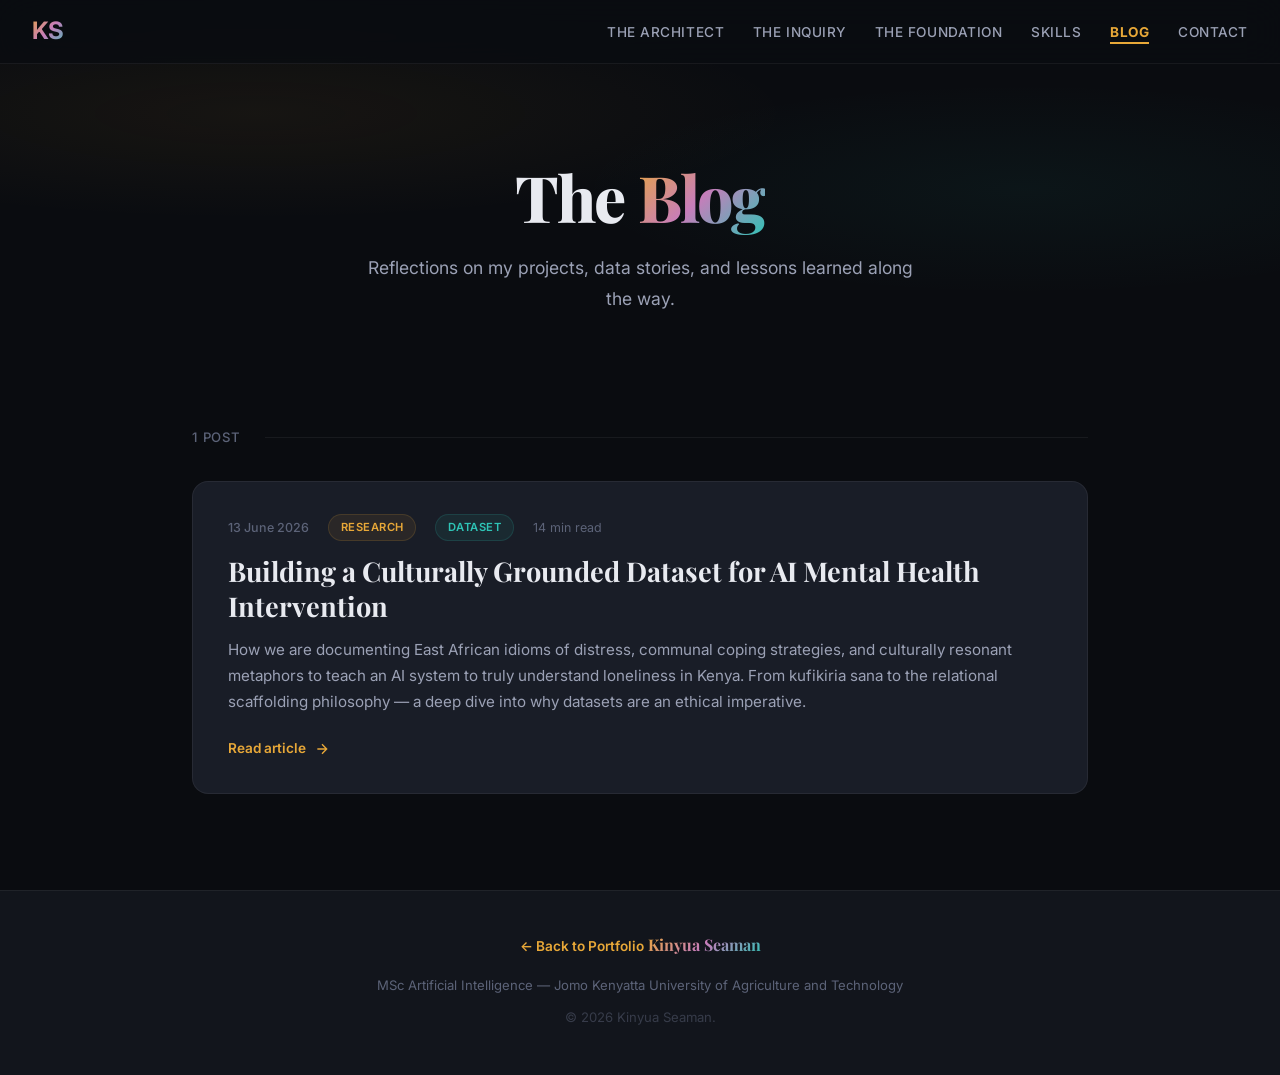
==== commit 2ef4e99f: "copy: update blog subtitle and meta description" ====
--- a/blog/index.html
+++ b/blog/index.html
@@ -3,7 +3,7 @@
 <head>
   <meta charset="UTF-8">
   <meta name="viewport" content="width=device-width, initial-scale=1.0">
-  <meta name="description" content="Blog — Kinyua Seaman. Thoughts on culturally adaptive AI, dataset development, and building technology that serves all of humanity.">
+  <meta name="description" content="Blog — Kinyua Seaman. Reflections on my projects, data stories, and lessons learned along the way.">
   <title>Blog | Kinyua Seaman</title>
   <link rel="icon" href="data:image/svg+xml,<svg xmlns=%22http://www.w3.org/2000/svg%22 viewBox=%220 0 100 100%22><text y=%22.9em%22 font-size=%2290%22>📝</text></svg>">
   <link rel="preconnect" href="https://fonts.googleapis.com">
@@ -373,7 +373,7 @@
   <div class="hero-content">
     <h1>The <span class="gradient-text">Blog</span></h1>
     <p class="hero-subtitle">
-      Reflections on culturally adaptive AI, dataset development, and building technology that serves all of humanity.
+      Reflections on my projects, data stories, and lessons learned along the way.
     </p>
   </div>
 </header>
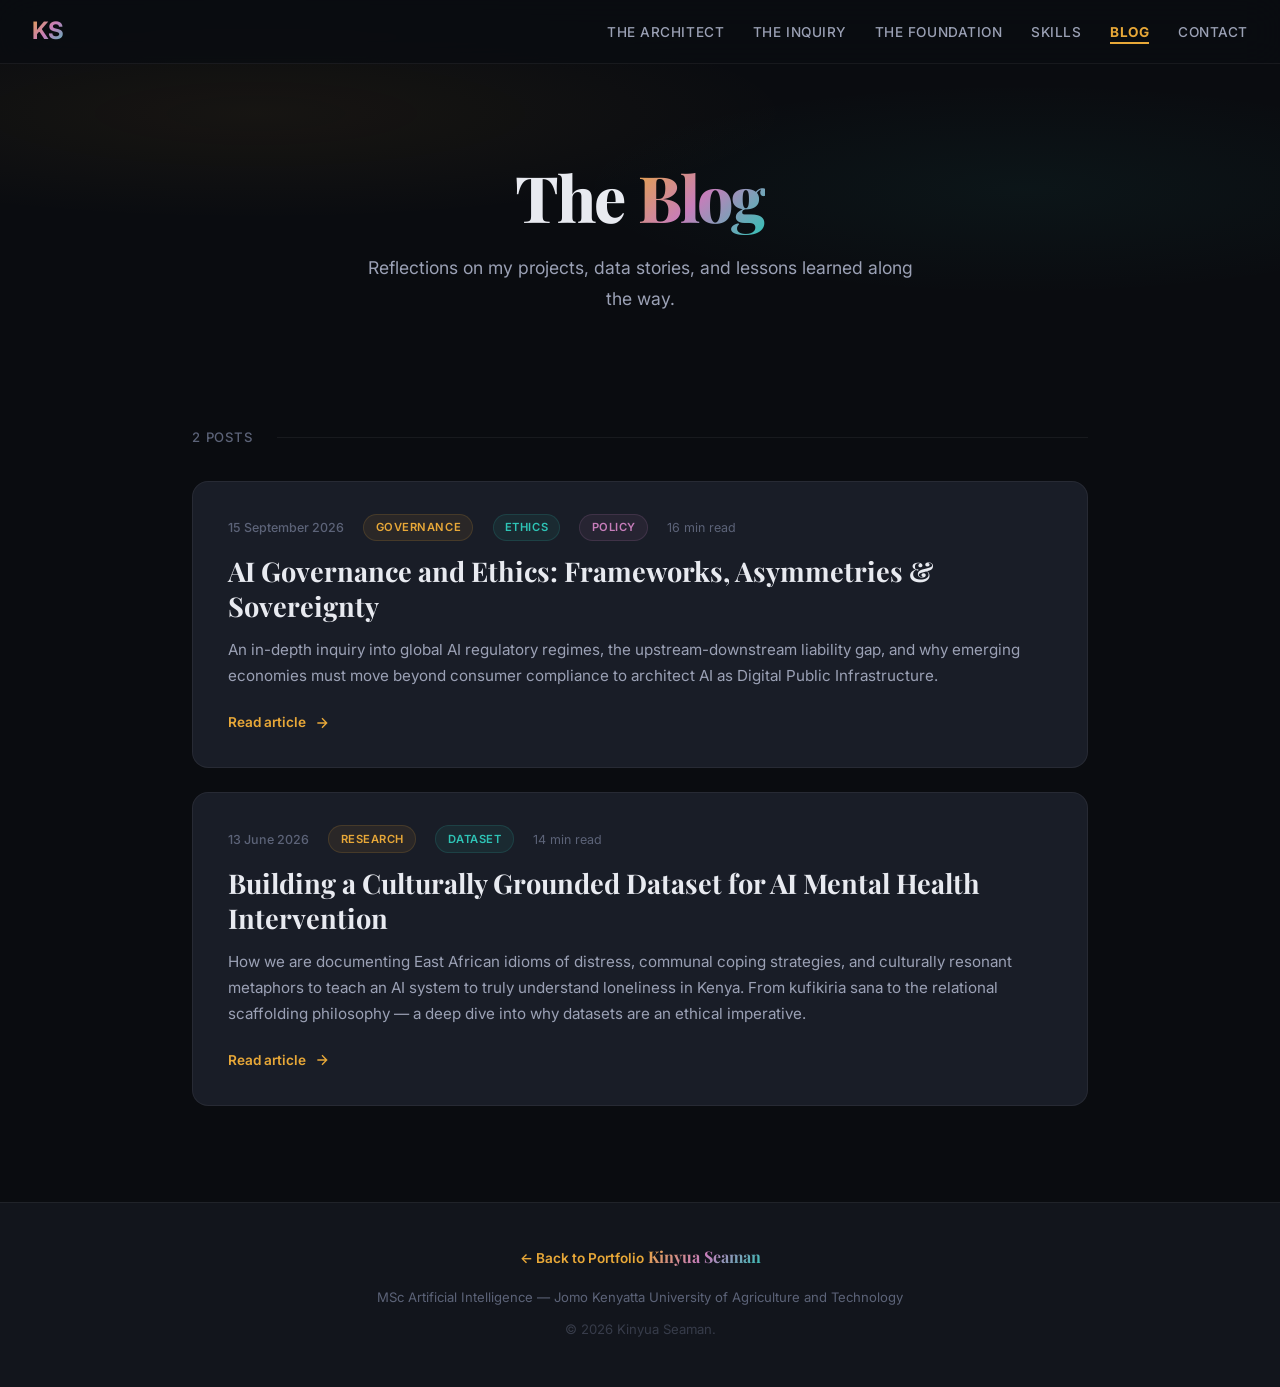
==== commit 9bcd445b: "Add AI Governance and Ethics blog post" ====
--- a/blog/index.html
+++ b/blog/index.html
@@ -381,11 +381,30 @@
 <!-- Posts Listing -->
 <main class="posts-section">
   <div class="posts-header">
-    <span class="posts-count" id="posts-count">1 Post</span>
+    <span class="posts-count" id="posts-count">2 Posts</span>
     <div class="section-line"></div>
   </div>
 
   <div class="posts-grid" id="posts-grid">
+
+    <!-- ═══════ POST 2 (Latest) ═══════ -->
+    <a href="ai-governance-frameworks-and-challenges.html" class="post-card">
+      <div class="post-meta">
+        <span class="post-date">15 September 2026</span>
+        <span class="post-tag gold">Governance</span>
+        <span class="post-tag teal">Ethics</span>
+        <span class="post-tag violet">Policy</span>
+        <span class="post-reading-time">16 min read</span>
+      </div>
+      <h2 class="post-title">AI Governance and Ethics: Frameworks, Asymmetries & Sovereignty</h2>
+      <p class="post-excerpt">
+        An in-depth inquiry into global AI regulatory regimes, the upstream-downstream liability gap, and why emerging economies must move beyond consumer compliance to architect AI as Digital Public Infrastructure.
+      </p>
+      <span class="post-read-more">
+        Read article
+        <svg viewBox="0 0 24 24" fill="none" stroke-width="2"><path d="M5 12h14M12 5l7 7-7 7"/></svg>
+      </span>
+    </a>
 
     <!-- ═══════ POST 1 ═══════ -->
     <a href="culturally-grounded-dataset.html" class="post-card">
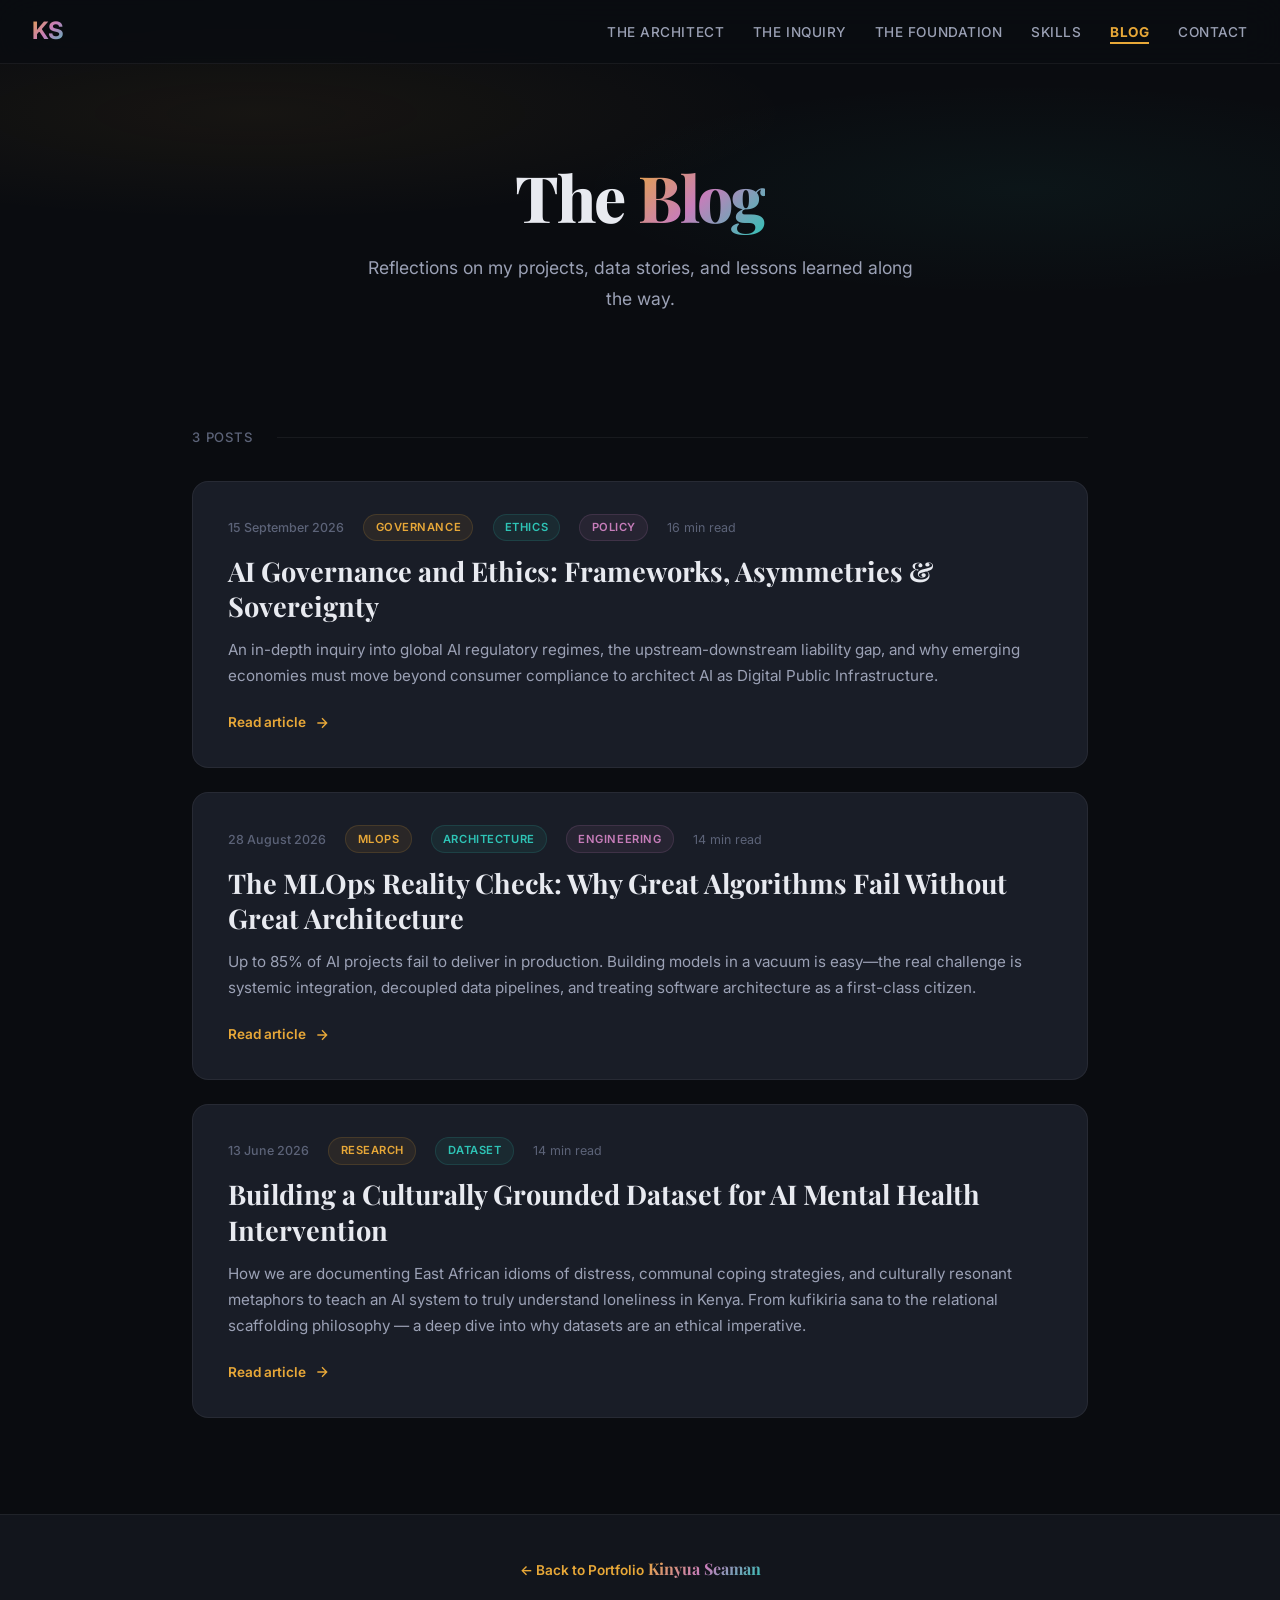
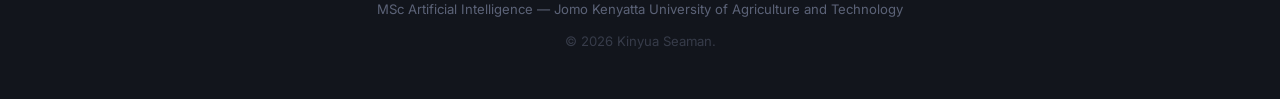
==== commit 1b078000: "Add MLOps Reality Check blog post" ====
--- a/blog/index.html
+++ b/blog/index.html
@@ -381,7 +381,7 @@
 <!-- Posts Listing -->
 <main class="posts-section">
   <div class="posts-header">
-    <span class="posts-count" id="posts-count">2 Posts</span>
+    <span class="posts-count" id="posts-count">3 Posts</span>
     <div class="section-line"></div>
   </div>
 
@@ -406,6 +406,25 @@
       </span>
     </a>
 
+    <!-- ═══════ POST: MLOps Reality Check ═══════ -->
+    <a href="mlops-reality-check-architecture.html" class="post-card">
+      <div class="post-meta">
+        <span class="post-date">28 August 2026</span>
+        <span class="post-tag gold">MLOps</span>
+        <span class="post-tag teal">Architecture</span>
+        <span class="post-tag violet">Engineering</span>
+        <span class="post-reading-time">14 min read</span>
+      </div>
+      <h2 class="post-title">The MLOps Reality Check: Why Great Algorithms Fail Without Great Architecture</h2>
+      <p class="post-excerpt">
+        Up to 85% of AI projects fail to deliver in production. Building models in a vacuum is easy—the real challenge is systemic integration, decoupled data pipelines, and treating software architecture as a first-class citizen.
+      </p>
+      <span class="post-read-more">
+        Read article
+        <svg viewBox="0 0 24 24" fill="none" stroke-width="2"><path d="M5 12h14M12 5l7 7-7 7"/></svg>
+      </span>
+    </a>
+
     <!-- ═══════ POST 1 ═══════ -->
     <a href="culturally-grounded-dataset.html" class="post-card">
       <div class="post-meta">
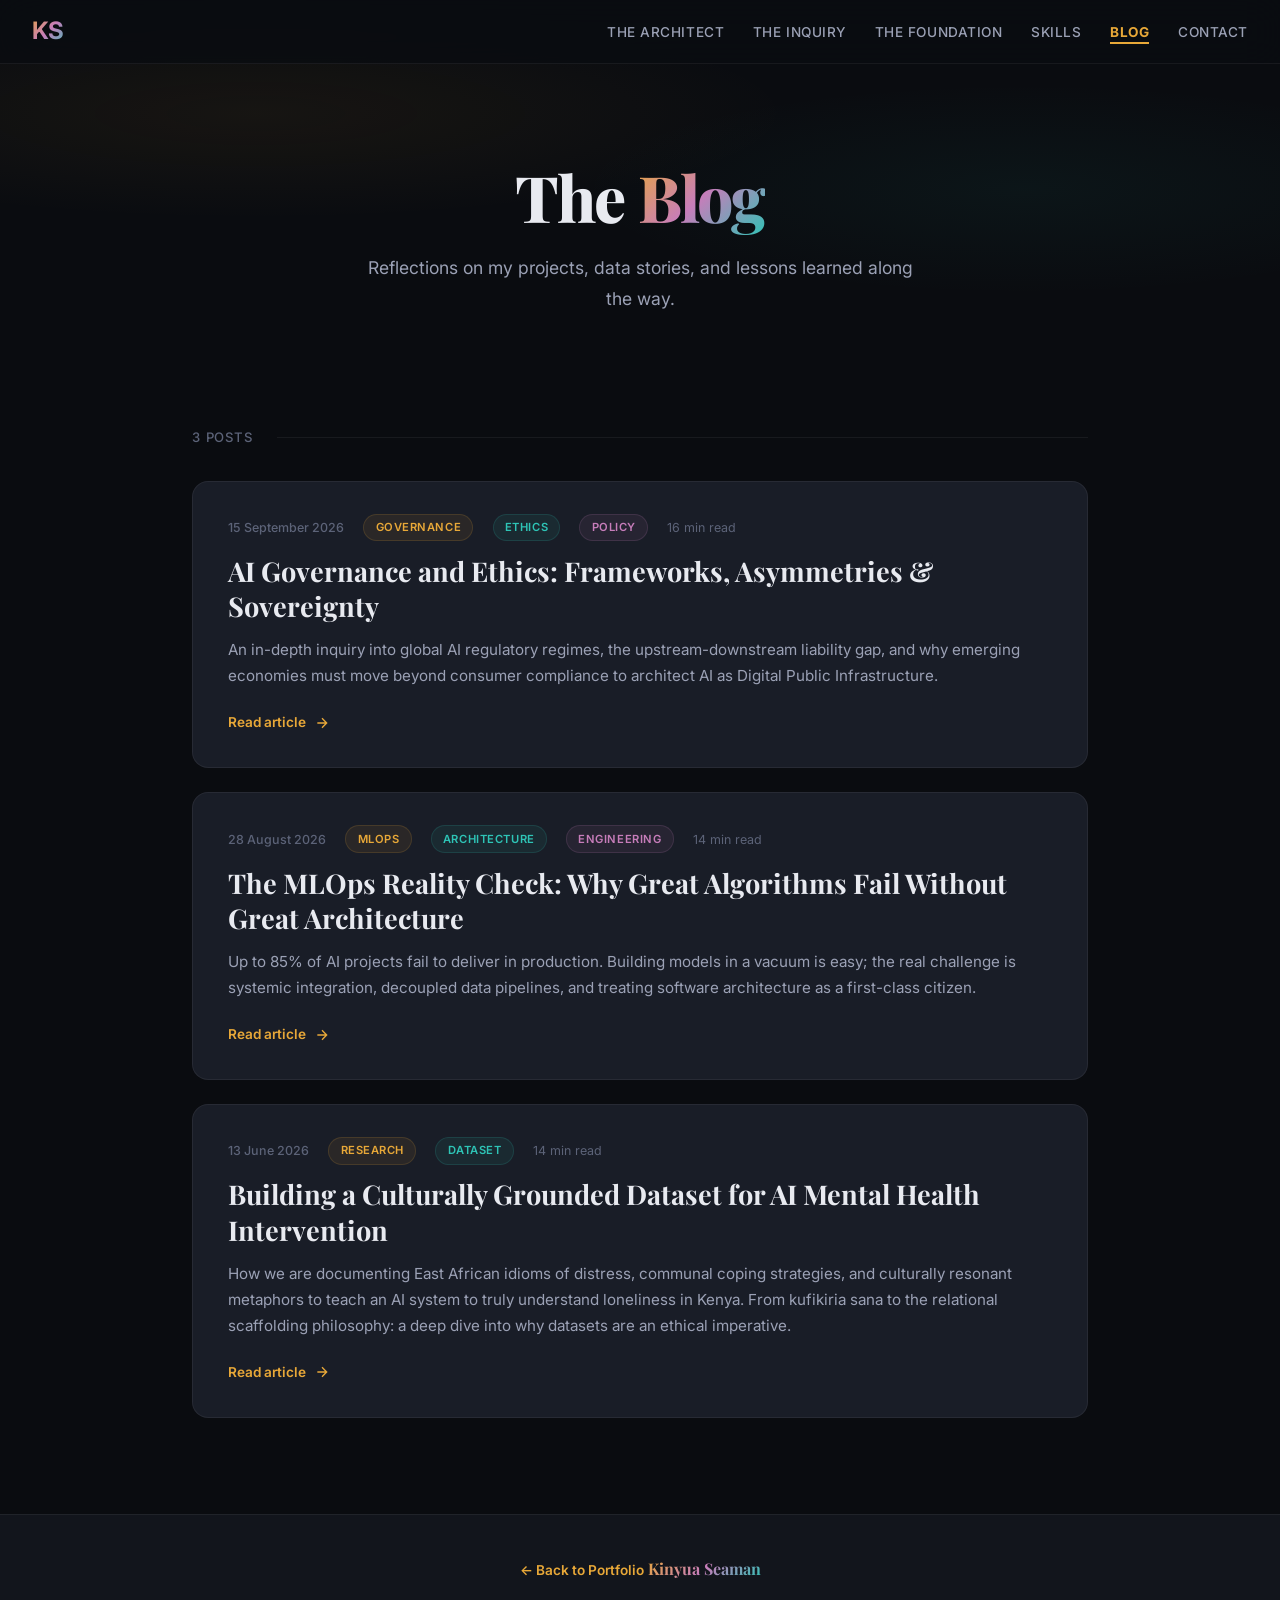
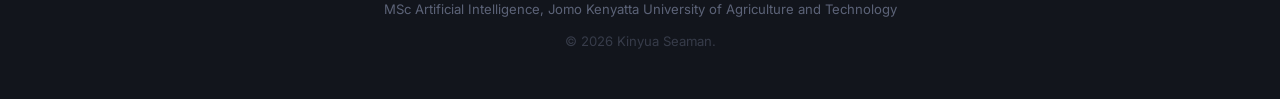
==== commit ea498cff: "Blog posts clean up" ====
--- a/blog/index.html
+++ b/blog/index.html
@@ -3,7 +3,7 @@
 <head>
   <meta charset="UTF-8">
   <meta name="viewport" content="width=device-width, initial-scale=1.0">
-  <meta name="description" content="Blog — Kinyua Seaman. Reflections on my projects, data stories, and lessons learned along the way.">
+  <meta name="description" content="Blog | Kinyua Seaman. Reflections on my projects, data stories, and lessons learned along the way.">
   <title>Blog | Kinyua Seaman</title>
   <link rel="icon" href="data:image/svg+xml,<svg xmlns=%22http://www.w3.org/2000/svg%22 viewBox=%220 0 100 100%22><text y=%22.9em%22 font-size=%2290%22>📝</text></svg>">
   <link rel="preconnect" href="https://fonts.googleapis.com">
@@ -417,7 +417,7 @@
       </div>
       <h2 class="post-title">The MLOps Reality Check: Why Great Algorithms Fail Without Great Architecture</h2>
       <p class="post-excerpt">
-        Up to 85% of AI projects fail to deliver in production. Building models in a vacuum is easy—the real challenge is systemic integration, decoupled data pipelines, and treating software architecture as a first-class citizen.
+        Up to 85% of AI projects fail to deliver in production. Building models in a vacuum is easy; the real challenge is systemic integration, decoupled data pipelines, and treating software architecture as a first-class citizen.
       </p>
       <span class="post-read-more">
         Read article
@@ -435,7 +435,7 @@
       </div>
       <h2 class="post-title">Building a Culturally Grounded Dataset for AI Mental Health Intervention</h2>
       <p class="post-excerpt">
-        How we are documenting East African idioms of distress, communal coping strategies, and culturally resonant metaphors to teach an AI system to truly understand loneliness in Kenya. From kufikiria sana to the relational scaffolding philosophy — a deep dive into why datasets are an ethical imperative.
+        How we are documenting East African idioms of distress, communal coping strategies, and culturally resonant metaphors to teach an AI system to truly understand loneliness in Kenya. From kufikiria sana to the relational scaffolding philosophy: a deep dive into why datasets are an ethical imperative.
       </p>
       <span class="post-read-more">
         Read article
@@ -476,7 +476,7 @@
 <footer>
   <a href="../index.html" class="back-link">← Back to Portfolio</a>
   <div class="footer-brand">Kinyua Seaman</div>
-  <p>MSc Artificial Intelligence — Jomo Kenyatta University of Agriculture and Technology</p>
+  <p>MSc Artificial Intelligence, Jomo Kenyatta University of Agriculture and Technology</p>
   <p style="margin-top: 0.6rem; opacity: 0.5;">© 2026 Kinyua Seaman.</p>
 </footer>
 
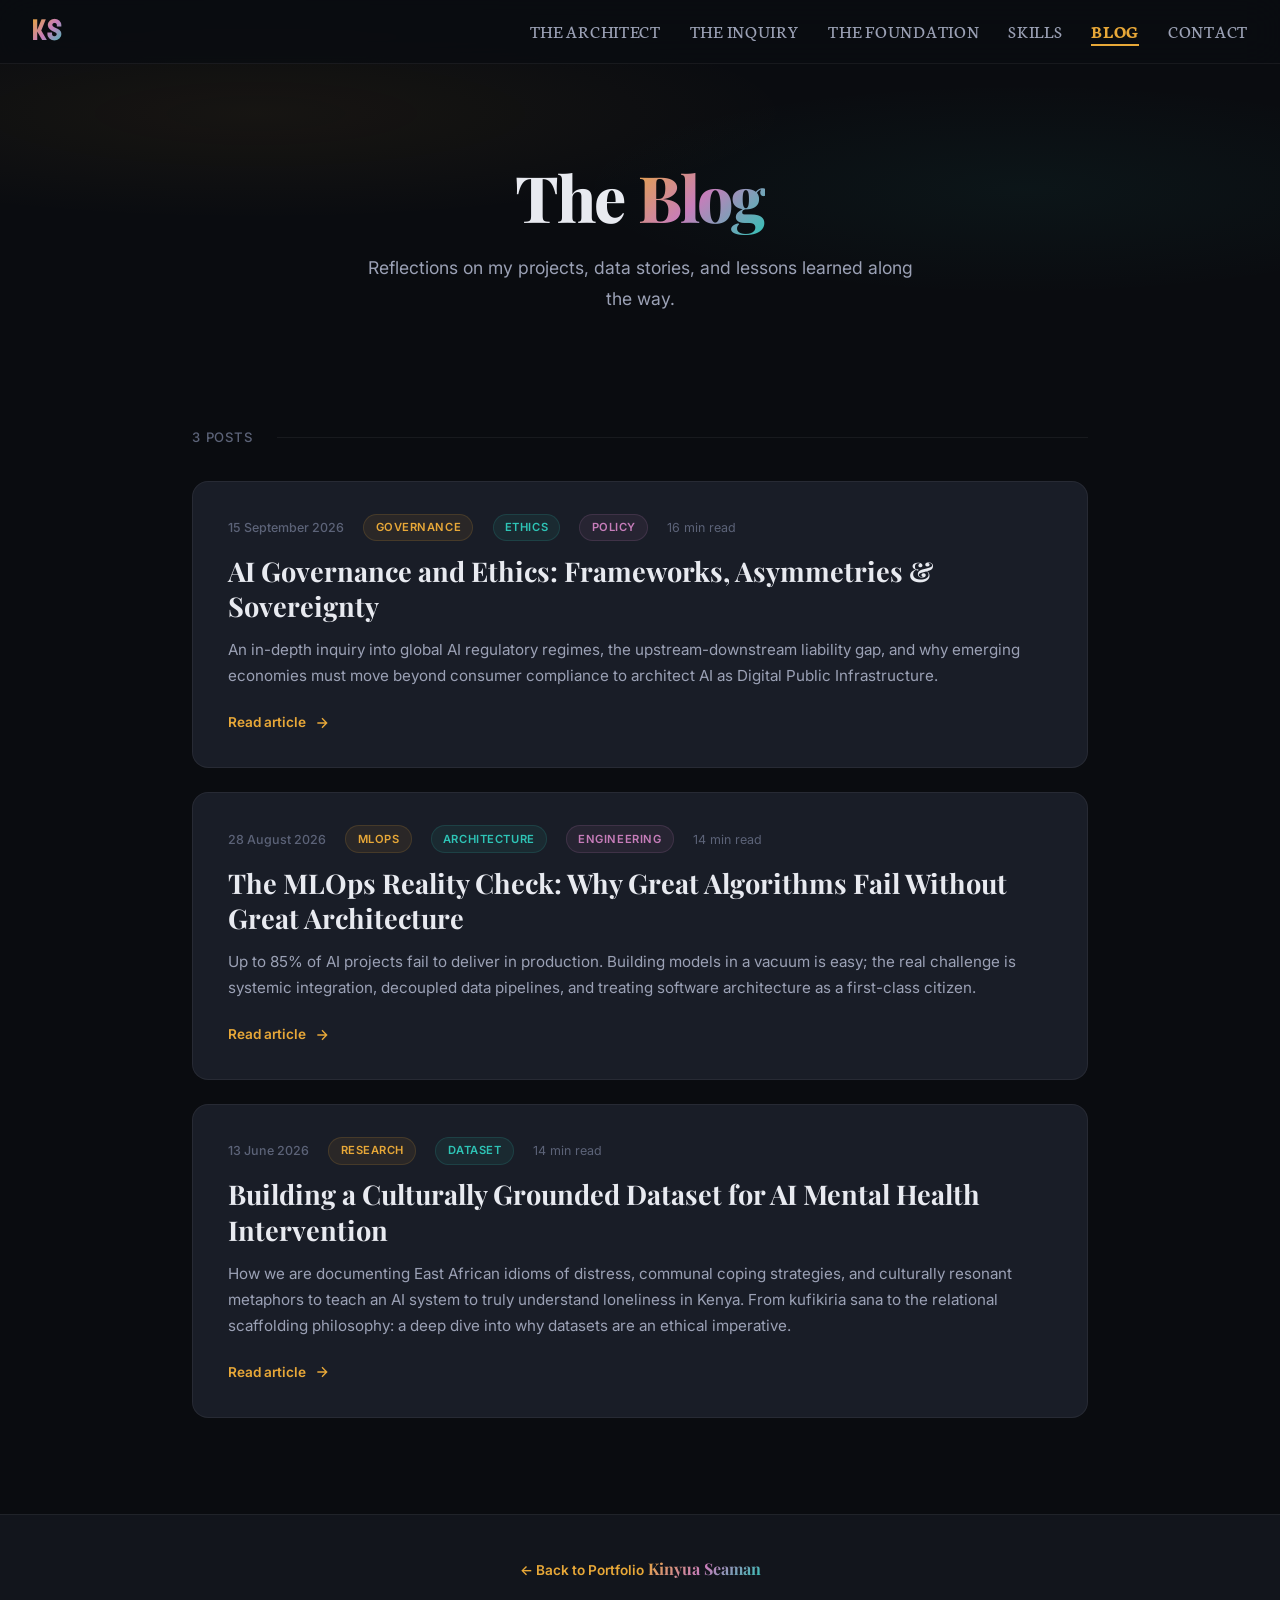
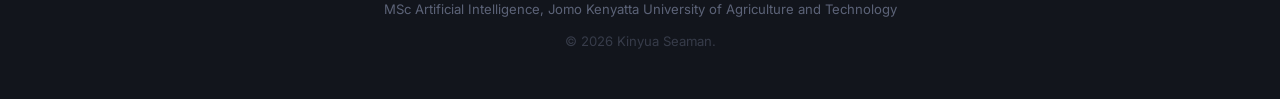
==== commit 8dbc37be: "Apply Soria font to KS logo and Neuton font to navigation links" ====
--- a/blog/index.html
+++ b/blog/index.html
@@ -8,9 +8,19 @@
   <link rel="icon" href="data:image/svg+xml,<svg xmlns=%22http://www.w3.org/2000/svg%22 viewBox=%220 0 100 100%22><text y=%22.9em%22 font-size=%2290%22>📝</text></svg>">
   <link rel="preconnect" href="https://fonts.googleapis.com">
   <link rel="preconnect" href="https://fonts.gstatic.com" crossorigin>
-  <link href="https://fonts.googleapis.com/css2?family=Inter:wght@300;400;500;600;700;800;900&family=Playfair+Display:ital,wght@0,600;0,700;0,800;1,600&family=JetBrains+Mono:wght@400;500&display=swap" rel="stylesheet">
+  <link href="https://fonts.googleapis.com/css2?family=Inter:wght@300;400;500;600;700;800;900&family=Playfair+Display:ital,wght@0,600;0,700;0,800;1,600&family=JetBrains+Mono:wght@400;500&family=Neuton:ital,wght@0,200;0,300;0,400;0,700;0,800;1,400&display=swap" rel="stylesheet">
 
   <style>
+    @font-face {
+      font-family: 'Soria';
+      src: url('../fonts/soria.woff2') format('woff2'),
+           url('../fonts/soria.woff') format('woff'),
+           url('../fonts/Soria-Bold.otf') format('opentype');
+      font-weight: 400 800;
+      font-style: normal;
+      font-display: swap;
+    }
+
     :root {
       --clr-bg-deep: #0a0c10;
       --clr-bg-surface: #12151c;
@@ -28,6 +38,8 @@
       --font-body: 'Inter', -apple-system, BlinkMacSystemFont, sans-serif;
       --font-display: 'Playfair Display', Georgia, serif;
       --font-mono: 'JetBrains Mono', monospace;
+      --font-brand: 'Soria', serif;
+      --font-nav: 'Neuton', serif;
     }
 
     *, *::before, *::after { box-sizing: border-box; margin: 0; padding: 0; }
@@ -63,17 +75,28 @@
     }
     nav.scrolled { box-shadow: 0 4px 30px rgba(0,0,0,0.4); }
     .nav-brand {
-      font-size: 1.5rem; font-weight: 700;
+      font-family: var(--font-brand);
+      font-size: 1.85rem;
+      font-weight: 700;
       background: var(--grad-hero);
-      -webkit-background-clip: text; -webkit-text-fill-color: transparent;
-      background-clip: text; text-decoration: none;
-    }
-    .nav-links { list-style: none; display: flex; gap: 1.8rem; }
+      -webkit-background-clip: text;
+      -webkit-text-fill-color: transparent;
+      background-clip: text;
+      text-decoration: none;
+      letter-spacing: 0.04em;
+      line-height: 1;
+    }
+    .nav-links { list-style: none; display: flex; gap: 1.8rem; align-items: center; }
     .nav-links a {
-      color: var(--clr-text-secondary); text-decoration: none;
-      font-size: 0.85rem; font-weight: 500;
-      letter-spacing: 0.04em; text-transform: uppercase;
-      transition: color 0.25s ease; position: relative;
+      font-family: var(--font-nav);
+      color: var(--clr-text-secondary);
+      text-decoration: none;
+      font-size: 1.12rem;
+      font-weight: 400;
+      letter-spacing: 0.04em;
+      text-transform: uppercase;
+      transition: color 0.25s ease;
+      position: relative;
     }
     .nav-links a::after {
       content: ''; position: absolute;
@@ -83,6 +106,7 @@
       transition: width 0.3s ease;
     }
     .nav-links a:hover { color: var(--clr-accent-primary); }
+
     .nav-links a:hover::after { width: 100%; }
     .nav-links .active-link { color: var(--clr-accent-primary); font-weight: 700; }
     .nav-links .active-link::after { width: 100%; }
@@ -115,7 +139,7 @@
         box-shadow: 0 8px 30px rgba(0,0,0,0.4);
       }
       .nav-links.open { display: flex; }
-      .nav-links a { font-size: 1rem; padding: 0.6rem 0; border-bottom: 1px solid var(--clr-border); }
+      .nav-links a { font-family: var(--font-nav); font-size: 1.15rem; padding: 0.6rem 0; border-bottom: 1px solid var(--clr-border); }
       .nav-links li:last-child a { border-bottom: none; }
     }
 
